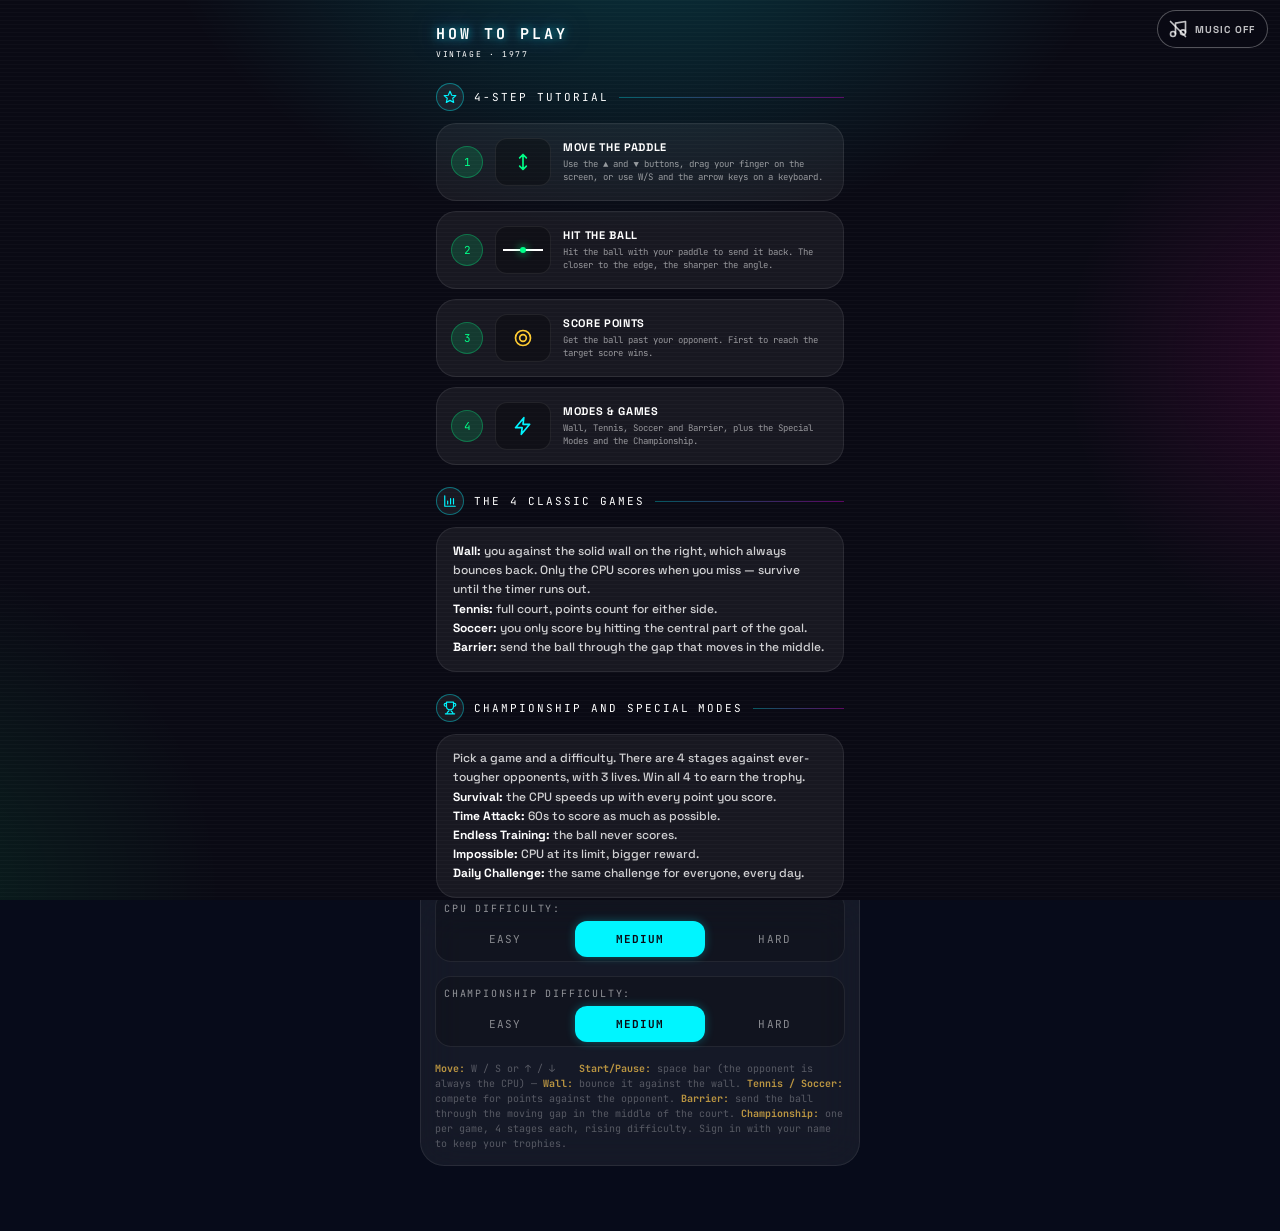
==== index.html @ 6697341f "Inglês e espanhol em todas as telas; idioma automático pelo aparelho Co-Authored-By: Claude Sonnet 5" ====
<!DOCTYPE html>
<html lang="pt-BR">
<head>
<meta charset="UTF-8">
<meta name="viewport" content="width=device-width, initial-scale=1, maximum-scale=1, user-scalable=no">
<title>Tele Game Vintage — 1977</title>

<link rel="manifest" href="manifest.json">
<meta name="theme-color" content="#1a1c2c">

<link rel="apple-touch-icon" href="icon-180.png">
<meta name="apple-mobile-web-app-capable" content="yes">
<meta name="apple-mobile-web-app-status-bar-style" content="black-translucent">
<meta name="apple-mobile-web-app-title" content="Tele Game Vintage">

<link rel="icon" type="image/png" href="icon-192.png">
<meta name="mobile-web-app-capable" content="yes">

<link rel="stylesheet" href="style.css">
</head>
<body class="ui-premium">
<button id="musicBtn" class="top-music off" aria-label="Música de fundo" aria-pressed="false"><svg class="lb-svg" viewBox="0 0 24 24" fill="none" stroke="currentColor" stroke-width="2" stroke-linecap="round" stroke-linejoin="round"><path d="M9 18V5l12-2v13"/><circle cx="6" cy="18" r="3"/><circle cx="18" cy="16" r="3"/><path class="tm-x" d="M3 3l18 18"/></svg><span class="tm-t">MÚSICA</span></button>


<div class="splash-screen" id="splashScreen">
  <div class="splash-title">TELE GAME</div>
  <div class="splash-sub">ARENA 3D</div>
</div>

<div class="achievement-toast" id="achievementToast">
  <span class="achievement-toast-icon" id="achievementToastIcon">🏆</span>
  <div>
    <div class="achievement-toast-title">Conquista desbloqueada!</div>
    <div class="achievement-toast-name" id="achievementToastName"></div>
  </div>
</div>

<div class="console">
  <div class="screw screw-tl"></div>
  <div class="screw screw-tr"></div>
  <div class="screw screw-bl"></div>
  <div class="screw screw-br"></div>

  <div class="wood-strip">
    <div class="brand-row">
      <span class="power-led" title="Ligado"></span>
      <div class="brand">TELE GAME</div>
    </div>
    <div class="brand-sub">VINTAGE · 1977</div>
  </div>

  <div class="console-body" id="consoleBody">

    <div class="main-menu" id="mainMenuOverlay">
     <div class="lb-wrap">
      <header class="lb-header">
        <div class="lb-brand">
          <div class="lb-brand-row"><span class="lb-tg">TG</span><h1 class="lb-title"><b>TELE GAME</b> <em>VINTAGE</em> <s>1977</s></h1></div>
          <div class="lb-tag"><span class="lb-tag-line"></span>LOBBY // FUTURE-RETRO</div>
        </div>
        <div class="menu-profile-info" id="menuProfileInfo" style="display:none;">
          <div class="lb-chip"><span class="lb-avatar" id="menuAvatar">W</span><span class="profile-name" id="menuProfileName"></span></div>
          <span class="trophy-case" id="menuTrophyCase"></span>
        </div>
      </header>

      <div class="menu-profile-login" id="menuProfileLogin">
        <input type="text" id="menuPlayerNameInput" placeholder="Seu nome de jogador" maxlength="20">
        <button class="champ-btn" id="menuLoginBtn">Entrar</button>
      </div>
      <div class="menu-login-hint" id="menuLoginHint">Digite seu nome acima pra entrar</div>

      <div class="main-menu-buttons" id="mainMenuButtons" style="display:none;">
        <section class="lb-sec">
          <div class="lb-sec-h"><i class="lb-secico s-orange"><svg class='lb-svg' viewBox='0 0 24 24' fill='none' stroke='currentColor' stroke-width='2' stroke-linecap='round' stroke-linejoin='round'><path d='M8.5 14.5A2.5 2.5 0 0012 12c0-1.4-.5-2-1-3-1.1-2.1-.2-4 2-6 .5 2.500 2 4.900 4 6.500s3 3.500 3 5.500a7 7 0 11-14 0c0-1.200.4-2.300 1-3 .3 1 .8 2 1.500 2.500z'/></svg></i><h2 data-lb="sec1">ENTRAR EM AÇÃO</h2><span class="lb-sec-line s-orange"></span></div>
          <button class="menu-btn lb-btn lb-hero" data-menu-action="jogar">
            <img src="img/lobby-hero.webp" alt="" loading="eager">
            <span class="lb-shade"></span>
            <span class="lb-hero-in"><span class="lb-play"><svg class='lb-svg' viewBox='0 0 24 24' fill='currentColor'><path d='M7 4l13 8-13 8z'/></svg></span>
              <span class="lb-hero-txt"><b class="lb-name">Jogar Agora</b><small class="lb-sub" data-lb="jogar"></small></span></span>
          </button>
          <button class="menu-btn lb-btn lb-champ" data-menu-action="campeonato">
            <span class="lb-champ-art"><img src="img/lobby-champ.webp" alt="" loading="lazy"></span>
            <span class="lb-champ-in"><span class="lb-trophy"><svg class='lb-svg' viewBox='0 0 24 24' fill='none' stroke='currentColor' stroke-width='2' stroke-linecap='round' stroke-linejoin='round'><path d='M6 9H4.500a2.500 2.500 0 010-5H6M18 9h1.500a2.500 2.500 0 000-5H18M4 22h16M10 14.700V17c0 .6-.5 1-1.200 1.200C7.800 18.600 7 20.200 7 22M14 14.700V17c0 .6.5 1 1.200 1.200 1 .4 1.800 2 1.800 3.800M18 2H6v7a6 6 0 0012 0z'/></svg></span>
              <span class="lb-champ-txt"><b class="lb-name">Campeonato</b><small class="lb-sub" data-lb="campeonato"></small>
                <span class="lb-prog"><span class="lb-bar"><i id="lbChampBar"></i></span><em id="lbChampPct">0/4</em></span></span></span>
          </button>
        </section>

        <section class="lb-sec">
          <div class="lb-sec-h"><i class="lb-secico s-blue"><svg class='lb-svg' viewBox='0 0 24 24' fill='none' stroke='currentColor' stroke-width='2' stroke-linecap='round' stroke-linejoin='round'><path d='M3 3v18h18'/><path d='M8 17v-5M13 17V8M18 17v-9'/></svg></i><h2 data-lb="sec2">SEU LEGADO</h2><span class="lb-sec-line s-blue"></span></div>
          <div class="lb-cards">
            <button class="menu-btn lb-btn lb-card c-cyan" data-menu-action="estatisticas"><span class="lb-ci"><svg class='lb-svg' viewBox='0 0 24 24' fill='none' stroke='currentColor' stroke-width='2' stroke-linecap='round' stroke-linejoin='round'><path d='M3 3v18h18'/><path d='M8 17v-5M13 17V8M18 17v-9'/></svg></span><b class="lb-name">Estatísticas</b><span class="lb-info"><strong id="lbStatsMain">0</strong><small id="lbStatsSub"></small></span></button>
            <button class="menu-btn lb-btn lb-card c-pink" data-menu-action="conquistas"><span class="lb-ci"><svg class='lb-svg' viewBox='0 0 24 24' fill='none' stroke='currentColor' stroke-width='2' stroke-linecap='round' stroke-linejoin='round'><path d='M12 2l3 7 7 .6-5.300 4.600 1.600 7L12 17.800 5.700 21.200l1.600-7L2 9.600 9 9z'/></svg></span><b class="lb-name">Conquistas</b><span class="lb-info"><small id="lbAchSub">0/0</small><span class="lb-bar"><i id="lbAchBar"></i></span></span></button>
            <button class="menu-btn lb-btn lb-card c-violet" data-menu-action="ranking"><span class="lb-ci"><svg class='lb-svg' viewBox='0 0 24 24' fill='none' stroke='currentColor' stroke-width='2' stroke-linecap='round' stroke-linejoin='round'><path d='M2 8l5 4 5-8 5 8 5-4-2 11H4z'/></svg></span><b class="lb-name">Ranking</b><span class="lb-info"><strong id="lbRankMain">—</strong><small id="lbRankSub"></small></span></button>
          </div>
        </section>

        <section class="lb-sec">
          <div class="lb-sec-h"><i class="lb-secico s-gray"><svg class='lb-svg' viewBox='0 0 24 24' fill='none' stroke='currentColor' stroke-width='2' stroke-linecap='round' stroke-linejoin='round'><path d='M4 6h10M18 6h2M4 12h2M10 12h10M4 18h12M20 18h0'/><circle cx='16' cy='6' r='2'/><circle cx='8' cy='12' r='2'/><circle cx='18' cy='18' r='2'/></svg></i><h2 data-lb="sec3">LOJA &amp; SISTEMA</h2><span class="lb-sec-line s-gray"></span></div>
          <div class="lb-list">
            <button class="menu-btn lb-btn lb-row" data-menu-action="loja"><span class="lb-ri"><svg class='lb-svg' viewBox='0 0 24 24' fill='none' stroke='currentColor' stroke-width='2' stroke-linecap='round' stroke-linejoin='round'><circle cx='9' cy='21' r='1'/><circle cx='20' cy='21' r='1'/><path d='M1 1h4l2.700 13.400a2 2 0 002 1.600h9.700a2 2 0 002-1.600L23 6H6'/></svg></span><span class="lb-rt"><b class="lb-name">Loja</b><em class="lb-new">NOVO</em><small class="lb-sub" data-lb="loja"></small></span><span class="lb-go"><svg class='lb-svg' viewBox='0 0 24 24' fill='none' stroke='currentColor' stroke-width='2' stroke-linecap='round' stroke-linejoin='round'><path d='M9 6l6 6-6 6'/></svg></span></button>
            <button class="menu-btn lb-btn lb-row" data-menu-action="configuracoes"><span class="lb-ri"><svg class='lb-svg' viewBox='0 0 24 24' fill='none' stroke='currentColor' stroke-width='2' stroke-linecap='round' stroke-linejoin='round'><path d='M4 6h10M18 6h2M4 12h2M10 12h10M4 18h12M20 18h0'/><circle cx='16' cy='6' r='2'/><circle cx='8' cy='12' r='2'/><circle cx='18' cy='18' r='2'/></svg></span><span class="lb-rt"><b class="lb-name">Configurações</b><small class="lb-sub" data-lb="configuracoes"></small></span><span class="lb-go"><svg class='lb-svg' viewBox='0 0 24 24' fill='none' stroke='currentColor' stroke-width='2' stroke-linecap='round' stroke-linejoin='round'><path d='M9 6l6 6-6 6'/></svg></span></button>
            <button class="menu-btn lb-btn lb-row" data-menu-action="ajuda"><span class="lb-ri"><svg class='lb-svg' viewBox='0 0 24 24' fill='none' stroke='currentColor' stroke-width='2' stroke-linecap='round' stroke-linejoin='round'><circle cx='12' cy='12' r='10'/><path d='M9.100 9a3 3 0 015.800 1c0 2-3 3-3 3M12 17h.01'/></svg></span><span class="lb-rt"><b class="lb-name">Como Jogar</b><small class="lb-sub" data-lb="ajuda"></small></span><span class="lb-go"><svg class='lb-svg' viewBox='0 0 24 24' fill='none' stroke='currentColor' stroke-width='2' stroke-linecap='round' stroke-linejoin='round'><path d='M9 6l6 6-6 6'/></svg></span></button>
            <button class="menu-btn lb-btn lb-row" data-menu-action="creditos"><span class="lb-ri"><svg class='lb-svg' viewBox='0 0 24 24' fill='none' stroke='currentColor' stroke-width='2' stroke-linecap='round' stroke-linejoin='round'><circle cx='12' cy='12' r='10'/><path d='M12 16v-4M12 8h.01'/></svg></span><span class="lb-rt"><b class="lb-name">Créditos</b><small class="lb-sub" data-lb="creditos"></small></span><span class="lb-go"><svg class='lb-svg' viewBox='0 0 24 24' fill='none' stroke='currentColor' stroke-width='2' stroke-linecap='round' stroke-linejoin='round'><path d='M9 6l6 6-6 6'/></svg></span></button>
          </div>
        </section>
      </div>

      <footer class="lb-foot"><span>1977 → 2026</span><span class="lb-dot"></span><span>CRIADO POR WANDER POMARES</span></footer>
     </div>
    </div>

    <div class="overlay" id="overlay">
      <canvas class="fireworks-canvas" id="fireworksCanvas"></canvas>
      <div class="overlay-box">
        <div class="overlay-trophy" id="overlayTrophy" style="display:none;">🏆</div>
        <div class="lx-chip" id="overlayChip" style="display:none;"></div>
        <div class="overlay-title" id="overlayTitle"></div>
        <div class="overlay-msg" id="overlayMsg"></div>
        <div class="overlay-actions" id="overlayActions"></div>
      </div>
    </div>

    <div class="screen-frame scanline-overlay">
      <canvas id="game" width="400" height="300"></canvas>
      <div class="screen-glass"></div>
    </div>

    <div class="touch-controls">
      <div class="quick-start-row">
        <div class="score-panel" id="score">00 : 00</div>
        <span class="timer-panel" id="timerDisplay" style="display:none;">00:00</span>
        <button class="start-btn" id="menuBtn" aria-label="Menu">MENU</button>
        <button class="start-btn" id="soundBtn" aria-label="Som">SOM</button>
        <button class="start-btn" id="startBtn">Iniciar</button>
      </div>
      <div class="pad-group">
        <button class="pad-btn" id="p1up">▲</button>
        <button class="pad-btn" id="p1down">▼</button>
      </div>
    </div>

    <div class="profile-row" id="profileRow">
      <div class="profile-login" id="profileLogin" style="display:none;">
        <input type="text" id="playerNameInput" placeholder="Seu nome de jogador" maxlength="20">
        <button class="champ-btn" id="loginBtn">Entrar</button>
      </div>
      <div class="profile-info" id="profileInfo" style="display:none;">
        <span class="profile-name" id="profileName"></span>
        <span class="trophy-case" id="trophyCase"></span>
        <span class="coin-display" id="coinDisplay"></span>
        <button class="champ-btn practice-btn" id="statsBtn" aria-label="Estatísticas" title="Estatísticas">📊 Estatísticas</button>
        <button class="champ-btn practice-btn" id="achievementsBtn" aria-label="Conquistas" title="Conquistas">🏆 Conquistas</button>
        <button class="champ-btn practice-btn" id="logoutBtn" aria-label="Trocar jogador" title="Trocar jogador">Trocar jogador</button>
      </div>
    </div>

    <div class="gameplay-controls" id="gamePlayControls" style="display:none;">
      <div class="champ-row">
        <button class="champ-btn practice-btn" id="practiceBtn">Praticar</button>
        <button class="champ-btn" id="champBtn">Campeonato</button>
        <button class="champ-btn practice-btn" id="specialModesBtn">🎮 Modos Especiais</button>
      </div>
      <div class="champ-panel" id="champPanel"></div>
      <div class="champ-panel" id="specialModePanel" style="display:none;"></div>

      <div class="target-row" id="difficultyRow">
        <span class="target-label">Dificuldade do campeonato:</span>
        <button class="target-btn" data-difficulty="facil">Fácil</button>
        <button class="target-btn active" data-difficulty="medio">Médio</button>
        <button class="target-btn" data-difficulty="dificil">Difícil</button>
      </div>

      <div class="target-row" id="practiceDifficultyRow">
        <span class="target-label">Dificuldade da CPU:</span>
        <button class="target-btn" data-practice-difficulty="facil">Fácil</button>
        <button class="target-btn active" data-practice-difficulty="medio">Médio</button>
        <button class="target-btn" data-practice-difficulty="dificil">Difícil</button>
      </div>

      <div class="target-row" id="targetRow">
        <span class="target-label">Jogar até:</span>
        <button class="target-btn" data-target="3">3</button>
        <button class="target-btn active" data-target="5">5</button>
        <button class="target-btn" data-target="7">7</button>
        <button class="target-btn" data-target="10">10</button>
        <button class="target-btn" data-target="0">Livre</button>
      </div>

      <div class="controls-row">
        <div class="game-select">
          <button class="dial-btn active" data-mode="paredao">Paredão<span class="mini-trophy" data-trophy="paredao">🧱</span></button>
          <button class="dial-btn" data-mode="tenis">Tênis<span class="mini-trophy" data-trophy="tenis">🎾</span></button>
          <button class="dial-btn" data-mode="futebol">Futebol<span class="mini-trophy" data-trophy="futebol">⚽</span></button>
          <button class="dial-btn" data-mode="barreira">Barreira<span class="mini-trophy" data-trophy="barreira">🚧</span></button>
        </div>
      </div>

      <div class="instructions">
        <b>Mover:</b> W / S ou ↑ / ↓ &nbsp;&nbsp; <b>Iniciar/Pausar:</b> barra de espaço &nbsp;&nbsp;
        (o adversário é sempre a CPU) — <b>Paredão:</b> rebata contra a parede.
        <b>Tênis / Futebol:</b> dispute pontos contra o adversário.
        <b>Barreira:</b> passe a bola pela abertura móvel no meio da quadra.
        <b>Campeonato:</b> um por jogo, 4 fases cada, dificuldade crescente. Entre com seu nome pra guardar os troféus.
      </div>
    </div>

  </div>

  <div class="footer-label">CRIADO POR WANDER POMARES</div>
</div>

<script src="storage.js"></script>
<script src="i18n.js"></script>
<script src="i18n-dom.js"></script>
<script src="audio.js"></script>
<script src="ads.js"></script>
<script src="playservices.js"></script>
<script src="analytics.js"></script>
<script src="coins.js"></script>
<script src="shop.js"></script>
<script src="stats.js"></script>
<script src="achievements.js"></script>
<script src="ranking.js"></script>
<script src="records.js"></script>
<script src="levels.js"></script>
<script src="missions.js"></script>
<script src="lib/three.min.js"></script>
<script src="render3d.js"></script>
<script src="script.js"></script>

<script>
  // Registro do Service Worker (Etapa 13 — modo offline). Se falhar por
  // qualquer motivo (arquivo único local, navegador sem suporte completo, etc.),
  // o jogo continua funcionando normalmente, só sem cache offline.
  try {
    if ('serviceWorker' in navigator && navigator.serviceWorker && typeof navigator.serviceWorker.register === 'function') {
      window.addEventListener('load', () => {
        navigator.serviceWorker.register('sw.js').catch(() => {
          // Sem problema: modo offline não disponível nesta forma de abrir o jogo.
        });
      });
    }
  } catch (e) {
    // Qualquer navegador/ambiente incomum: ignora e segue o jogo normalmente.
  }
</script>

</body>
</html>
---- style.css ----
:root {
    --wood-dark: #4a3324;
    --wood-mid: #6b4a30;
    --wood-light: #8a6440;
    --panel-black: #1a1a1a;
    --phosphor: #d8d4c8;
    --screen-bg: #0c0e0a;
    --amber: #e8a33d;
    --frame-color: #222222;
    --game-font: 'Segoe UI', Roboto, 'Helvetica Neue', Arial, system-ui, sans-serif;
    --game-letter-spacing: normal;
  }

  * { box-sizing: border-box; }

  html {
    touch-action: manipulation;
    overflow-x: hidden;
  }

  body {
    margin: 0;
    min-height: 100vh;
    display: flex;
    align-items: center;
    justify-content: center;
    background: #201812;
    background-image:
      radial-gradient(ellipse at top, #2b2119, #14100b 70%);
    font-family: var(--game-font, 'Courier New', monospace); letter-spacing: var(--game-letter-spacing, normal);
    color: var(--phosphor);
    padding: 20px;
    overflow-x: hidden;
  }

  .console {
    position: relative;
    width: min(760px, 96vw);
    background: linear-gradient(180deg, var(--panel-black), #0f0f0f);
    border-radius: 14px;
    padding: 22px 22px 16px;
    box-shadow:
      0 20px 60px rgba(0,0,0,0.6),
      inset 0 1px 0 rgba(255,255,255,0.04);
    border: 1px solid #333;
    overflow-x: hidden;
    user-select: none;
    -webkit-user-select: none;
    -webkit-touch-callout: none; /* evita o menu de "Copiar/Selecionar" do iOS ao segurar o dedo */
  }

  /* Campos de texto de verdade continuam selecionáveis normalmente, senão não dá pra editar o nome */
  .console input {
    user-select: text;
    -webkit-user-select: text;
    -webkit-touch-callout: default;
  }

  /* --- Fase 2, Parte 4: parafusos decorativos nos cantos do console --- */
  .screw {
    position: absolute;
    width: 9px;
    height: 9px;
    border-radius: 50%;
    background:
      radial-gradient(circle at 35% 30%, #8a8a8a, #3a3a3a 60%, #1a1a1a 100%);
    box-shadow: 0 1px 1px rgba(0,0,0,0.6), inset 0 0 1px rgba(255,255,255,0.3);
    z-index: 2;
  }
  .screw::after {
    content: "";
    position: absolute;
    top: 50%; left: 50%;
    width: 6px; height: 1.5px;
    background: rgba(0,0,0,0.55);
    transform: translate(-50%, -50%) rotate(-25deg);
  }
  .screw-tl { top: 8px; left: 8px; }
  .screw-tr { top: 8px; right: 8px; }
  .screw-bl { bottom: 8px; left: 8px; }
  .screw-br { bottom: 8px; right: 8px; }

  .wood-strip {
    position: relative;
    min-height: 54px;
    margin: -22px -22px 16px;
    background:
      linear-gradient(180deg, rgba(255,255,255,0.08), transparent 40%, rgba(0,0,0,0.15) 100%),
      repeating-linear-gradient(100deg,
        var(--wood-mid) 0px, var(--wood-light) 2px,
        var(--wood-mid) 5px, var(--wood-dark) 8px,
        var(--wood-mid) 10px, var(--wood-light) 13px);
    background-blend-mode: overlay, normal;
    border-radius: 14px 14px 0 0;
    border-bottom: 2px solid #000;
    box-shadow: inset 0 1px 0 rgba(255,255,255,0.15);
    display: flex;
    align-items: center;
    justify-content: space-between;
    flex-wrap: wrap;
    row-gap: 2px;
    padding: 8px 18px;
  }

  .power-led {
    width: 6px;
    height: 6px;
    border-radius: 50%;
    background: #4ade6a;
    box-shadow: 0 0 4px 1px rgba(74,222,106,0.8), 0 0 1px rgba(0,0,0,0.5);
    margin-right: 8px;
    display: inline-block;
    animation: ledFlicker 4s infinite ease-in-out;
  }
  @keyframes ledFlicker {
    0%, 92%, 100% { opacity: 1; }
    94% { opacity: 0.5; }
    96% { opacity: 1; }
  }

  .brand-row {
    display: flex;
    align-items: center;
  }

  .brand {
    font-family: Georgia, serif;
    font-weight: bold;
    letter-spacing: 2px;
    color: #f2e9d8;
    text-shadow: 0 1px 1px rgba(0,0,0,0.5);
    font-size: 24px;
  }

  .brand-sub {
    font-family: var(--game-font, 'Courier New', monospace); letter-spacing: var(--game-letter-spacing, normal);
    font-size: 12px;
    color: #f2e9d8cc;
    letter-spacing: 1px;
  }

  .screen-frame {
    position: relative;
    background: #050604;
    border-radius: 6px;
    padding: 10px;
    box-shadow: inset 0 0 30px rgba(0,0,0,0.9), inset 0 0 3px #000;
    border: 3px solid var(--frame-color);
    transition: border-color 0.3s ease;
  }

  canvas {
    display: block;
    width: 100%;
    aspect-ratio: 4 / 3;
    background: var(--screen-bg);
    border-radius: 2px;
    touch-action: none; /* impede rolar/dar zoom ao arrastar o dedo na tela do jogo */
  }

  /* Curvatura CRT aproximada: vinheta escurecendo os cantos, sem deformar o canvas de verdade */
  .screen-frame::before {
    content: "";
    position: absolute;
    top: 10px;
    right: 10px;
    bottom: 10px;
    left: 10px;
    pointer-events: none;
    border-radius: 8px;
    background: radial-gradient(ellipse at center, transparent 55%, rgba(0,0,0,0.35) 100%);
    z-index: 2;
  }

  .scanline-overlay {
    position: relative;
  }

  /* "Vidro" da tela: reflexo diagonal sutil, como luz batendo no vidro do CRT */
  .screen-glass {
    position: absolute;
    top: 10px;
    right: 10px;
    bottom: 10px;
    left: 10px;
    pointer-events: none;
    z-index: 3;
    border-radius: 8px;
    background: linear-gradient(115deg,
      rgba(255,255,255,0.06) 0%,
      rgba(255,255,255,0.02) 18%,
      transparent 32%,
      transparent 100%);
  }
  .scanline-overlay::after {
    content: "";
    position: absolute;
    top: 10px;
    right: 10px;
    bottom: 10px;
    left: 10px;
    pointer-events: none;
    background: repeating-linear-gradient(
      to bottom,
      rgba(0,0,0,0.15) 0px,
      rgba(0,0,0,0.15) 1px,
      transparent 1px,
      transparent 3px
    );
    border-radius: 2px;
    mix-blend-mode: multiply;
  }

  @keyframes scorePulse {
    0%   { transform: scale(1); }
    35%  { transform: scale(1.18); color: #fff2d0; }
    100% { transform: scale(1); }
  }
  .score-panel.pulse {
    animation: scorePulse 0.3s ease-out;
  }

  .controls-row {
    display: flex;
    align-items: center;
    justify-content: space-between;
    margin-top: 16px;
    gap: 14px;
    flex-wrap: wrap;
  }

  .game-select {
    display: flex;
    flex-wrap: wrap;
    justify-content: center;
    gap: 8px;
  }

  .dial-btn {
    font-family: var(--game-font, 'Courier New', monospace); letter-spacing: var(--game-letter-spacing, normal);
    font-size: 13px;
    letter-spacing: 1px;
    text-transform: uppercase;
    background: linear-gradient(180deg, #333, #1c1c1c);
    color: var(--phosphor);
    border: 1px solid #444;
    border-radius: 18px;
    padding: 7px 13px;
    cursor: pointer;
    transition: all 0.15s ease;
  }
  .dial-btn:hover { background: linear-gradient(180deg, #3d3d3d, #222); }
  .dial-btn.active {
    background: linear-gradient(180deg, var(--amber), #b97a20);
    color: #1a1200;
    border-color: var(--amber);
    box-shadow: 0 0 10px rgba(232,163,61,0.5);
  }

  .score-panel {
    font-size: 17px;
    color: var(--amber);
    letter-spacing: 1px;
    max-width: 100%;
    overflow-wrap: break-word;
  }

  .timer-panel {
    font-size: 13px;
    color: #cdc7b8;
    letter-spacing: 0.5px;
  }

  .instructions {
    margin-top: 14px;
    font-size: 14px;
    color: #cdc7b8;
    line-height: 1.6;
    letter-spacing: 0.5px;
  }
  .instructions b { color: var(--phosphor); }

  .start-btn {
    font-family: var(--game-font, 'Courier New', monospace); letter-spacing: var(--game-letter-spacing, normal);
    background: linear-gradient(180deg, #c94f3d, #8f2f22);
    color: #f5e9de;
    border: 1px solid #6b1f16;
    border-radius: 18px;
    padding: 7px 16px;
    font-size: 14px;
    letter-spacing: 1px;
    text-transform: uppercase;
    cursor: pointer;
  }
  .start-btn:hover { filter: brightness(1.1); }

  .footer-label {
    text-align: center;
    margin-top: 14px;
    font-size: 11px;
    color: #a89f8c;
    letter-spacing: 2px;
  }

  .touch-controls {
    display: none;
    width: 100%;
    margin-top: 14px;
    flex-wrap: nowrap;
    justify-content: space-between;
    align-items: center;
    gap: 8px;
  }

  .pad-group {
    flex: 0 1 auto;
    display: flex;
    flex-direction: column;
    gap: 8px;
    align-items: flex-end;
  }

  .pad-btn {
    width: 120px;
    padding: 14px 0;
    font-size: 22px;
    background: linear-gradient(180deg, #333, #1c1c1c);
    color: var(--phosphor);
    border: 1px solid #444;
    border-radius: 10px;
    user-select: none;
    -webkit-user-select: none;
    touch-action: none;
  }
  .pad-btn:active {
    background: linear-gradient(180deg, var(--amber), #b97a20);
    color: #1a1200;
  }

  @media (pointer: coarse) {
    .touch-controls { display: flex; }
    .instructions { display: none; }
  }

  .quick-start-row {
    display: flex;
    flex-direction: column;
    justify-content: center;
    align-items: flex-start;
    gap: 10px;
    flex: 1 1 auto;
    min-width: 0;
  }

  .champ-row {
    display: flex;
    align-items: center;
    justify-content: flex-start;
    gap: 10px;
    margin-top: 10px;
    flex-wrap: wrap;
  }

  .champ-btn {
    font-family: var(--game-font, 'Courier New', monospace); letter-spacing: var(--game-letter-spacing, normal);
    background: linear-gradient(180deg, #555, #2a2a2a);
    color: var(--phosphor);
    border: 1px solid #444;
    border-radius: 18px;
    padding: 7px 14px;
    font-size: 14px;
    letter-spacing: 1px;
    text-transform: uppercase;
    cursor: pointer;
  }
  .champ-btn:hover { filter: brightness(1.15); }
  .champ-btn.active {
    background: linear-gradient(180deg, var(--amber), #b97a20);
    color: #1a1200;
    border-color: var(--amber);
    box-shadow: 0 0 10px rgba(232,163,61,0.5);
  }
  .champ-btn:disabled {
    opacity: 0.6;
    cursor: default;
  }

  .practice-btn {
    background: linear-gradient(180deg, #555, #2a2a2a);
    border-color: #444;
  }
  .practice-btn.active {
    background: linear-gradient(180deg, var(--amber), #b97a20);
    color: #1a1200;
    border-color: var(--amber);
    box-shadow: 0 0 10px rgba(232,163,61,0.5);
  }

  @keyframes btnFlash {
    0%   { filter: brightness(1.9); transform: scale(1.06); }
    100% { filter: brightness(1); transform: scale(1); }
  }
  .champ-btn.flash {
    animation: btnFlash 0.35s ease-out;
  }

  .champ-panel {
    display: none;
    font-size: 14px;
    color: var(--amber);
    letter-spacing: 0.5px;
    background: #0000003d;
    border: 1px solid #333;
    border-radius: 8px;
    padding: 8px 12px;
    margin-top: 10px;
  }

  .overlay {
    position: fixed;
    top: 0;
    right: 0;
    bottom: 0;
    left: 0;
    background: rgba(5,6,4,0.94);
    display: none;
    flex-direction: column;
    align-items: center;
    justify-content: flex-start;
    padding-top: 8vh;
    border-radius: 0;
    z-index: 50;
    padding-left: 20px;
    padding-right: 20px;
    padding-bottom: 20px;
    overflow-y: auto;
    max-height: 100vh;
  }
  .fireworks-canvas {
    position: absolute;
    top: 0;
    right: 0;
    bottom: 0;
    left: 0;
    width: 100%;
    height: 100%;
    z-index: 0;
    pointer-events: none;
  }
  .overlay-box {
    position: relative;
    z-index: 1;
    text-align: center;
    max-width: 480px;
    width: 100%;
  }
  .overlay-trophy {
    font-size: 44px;
    margin-bottom: 6px;
    animation: trophyPop 0.5s ease-out;
  }
  @keyframes trophyPop {
    0%   { transform: scale(0) rotate(-15deg); opacity: 0; }
    60%  { transform: scale(1.25) rotate(8deg); opacity: 1; }
    100% { transform: scale(1) rotate(0deg); opacity: 1; }
  }
  .overlay-title {
    font-family: Georgia, serif;
    font-size: 32px;
    color: var(--amber);
    margin-bottom: 10px;
    letter-spacing: 1px;
  }
  .overlay-msg {
    font-size: 15px;
    color: var(--phosphor);
    line-height: 1.5;
    margin-bottom: 16px;
  }
  .overlay-actions {
    display: flex;
    gap: 10px;
    justify-content: center;
    flex-wrap: wrap;
  }
  .overlay-btn {
    font-family: var(--game-font, 'Courier New', monospace); letter-spacing: var(--game-letter-spacing, normal);
    background: linear-gradient(180deg, var(--amber), #b97a20);
    color: #1a1200;
    border: 1px solid var(--amber);
    border-radius: 18px;
    padding: 7px 14px;
    font-size: 14px;
    letter-spacing: 1px;
    text-transform: uppercase;
    cursor: pointer;
  }
  .overlay-btn.secondary {
    background: linear-gradient(180deg, #333, #1c1c1c);
    color: var(--phosphor);
    border-color: #444;
  }

  .profile-row {
    display: flex;
    align-items: center;
    justify-content: space-between;
    gap: 10px;
    margin-top: 20px;
    flex-wrap: wrap;
  }

  .profile-login {
    display: flex;
    gap: 8px;
    align-items: center;
    flex: 1;
    min-width: 220px;
  }

  .profile-login input {
    flex: 1;
    min-width: 140px;
    font-family: var(--game-font, 'Courier New', monospace); letter-spacing: var(--game-letter-spacing, normal);
    background: #111;
    color: var(--phosphor);
    border: 1px solid #444;
    border-radius: 20px;
    padding: 10px 16px;
    font-size: 14px;
    outline: none;
  }
  .profile-login input:focus { border-color: var(--amber); }
  .profile-login input::placeholder { color: #cfcabd; }

  .profile-info {
    display: flex;
    align-items: center;
    gap: 12px;
    flex-wrap: wrap;
  }

  .profile-name {
    font-size: 16px;
    color: var(--amber);
    letter-spacing: 1px;
  }

  .trophy-case {
    display: flex;
    gap: 5px;
  }

  .trophy-icon {
    font-size: 28px;
    opacity: 0.65;
    filter: grayscale(0.35) brightness(1.1);
  }
  .trophy-icon.won {
    opacity: 1;
    filter: none;
    text-shadow: 0 0 6px rgba(232,163,61,0.7);
  }

  .mini-trophy {
    margin-left: 5px;
    font-size: 11px;
    opacity: 0.65;
    filter: grayscale(0.35) brightness(1.1);
  }
  .mini-trophy.won {
    opacity: 1;
    filter: none;
  }

  .target-row {
    display: flex;
    align-items: center;
    gap: 6px;
    margin-top: 10px;
    flex-wrap: wrap;
  }
  .target-label {
    font-size: 14px;
    color: #cdc7b8;
    letter-spacing: 0.5px;
    margin-right: 2px;
  }
  .target-btn {
    font-family: var(--game-font, 'Courier New', monospace); letter-spacing: var(--game-letter-spacing, normal);
    background: linear-gradient(180deg, #333, #1c1c1c);
    color: var(--phosphor);
    border: 1px solid #444;
    border-radius: 14px;
    padding: 5px 11px;
    font-size: 13px;
    cursor: pointer;
  }
  .target-btn.active {
    background: linear-gradient(180deg, var(--amber), #b97a20);
    color: #1a1200;
    border-color: var(--amber);
  }

/* Retrato/paisagem: em telas baixas (celular deitado), aperta os espaçamentos
   pra tudo continuar cabendo sem precisar rolar demais */
@media (orientation: landscape) and (max-height: 500px) {
  body { padding: 8px; align-items: flex-start; }
  .console { padding: 12px 12px 10px; }
  .wood-strip { margin: -12px -12px 10px; height: 26px; }
  .champ-row, .profile-row, .target-row, .controls-row { margin-top: 6px; }
  .instructions { display: none; }
  .footer-label { margin-top: 6px; }
}

/* --- Fase 2: toast de conquista desbloqueada --- */
.achievement-toast {
  position: fixed;
  top: -100px;
  visibility: hidden;
  left: 50%;
  transform: translateX(-50%);
  display: flex;
  align-items: center;
  gap: 12px;
  background: linear-gradient(180deg, #2a2115, #1a1410);
  border: 1px solid var(--amber);
  box-shadow: 0 8px 24px rgba(0,0,0,0.5), 0 0 16px rgba(232,163,61,0.35);
  border-radius: 12px;
  padding: 12px 18px;
  z-index: 1000;
  transition: top 0.45s cubic-bezier(0.34, 1.56, 0.64, 1);
  max-width: 90vw;
}
.achievement-toast.show {
  top: 16px;
  visibility: visible;
}
.achievement-toast-icon {
  font-size: 40px;
  flex-shrink: 0;
}
.achievement-toast-title {
  font-size: 11px;
  letter-spacing: 1px;
  text-transform: uppercase;
  color: #cdc7b8;
}
.achievement-toast-name {
  font-size: 17px;
  color: var(--amber);
  font-weight: bold;
}

/* --- Fase 2: overlays de estatísticas/conquistas (reaproveitam o overlay base) --- */
.stats-grid {
  display: grid;
  grid-template-columns: 1fr;
  gap: 8px;
  text-align: left;
  margin-bottom: 12px;
  font-size: 15px;
}
.stats-grid div b { color: var(--amber); }

.achievements-list {
  text-align: left;
  max-height: 340px;
  overflow-y: auto;
  margin-bottom: 12px;
}
.achievement-row {
  display: flex;
  align-items: center;
  gap: 10px;
  padding: 8px 4px;
  border-bottom: 1px solid #2a2a2a;
  opacity: 0.4;
  filter: grayscale(1);
}
.achievement-row.unlocked {
  opacity: 1;
  filter: none;
}
.achievement-row .icon { font-size: 26px; flex-shrink: 0; }
.achievement-row .info { text-align: left; }
.achievement-row .name { font-size: 16px; color: var(--phosphor); }
.achievement-row .desc { font-size: 13px; color: #c9c4b6; line-height: 1.4; }

/* --- Fase 2, Parte 2: Menu Principal --- */
.console-body {
  position: relative; /* faz o menu (position:absolute) cobrir TODA essa área, não só o canvas */
}

.main-menu {
  position: absolute;
  top: 0;
  right: 0;
  bottom: 0;
  left: 0;
  z-index: 4; /* fica abaixo do overlay de vitória/stats (z-index 5), acima do jogo */
  display: flex;
  flex-direction: column;
  align-items: center;
  justify-content: flex-start;
  padding-top: 6%;
  gap: 12px;
  background: radial-gradient(ellipse at center, #171f17 0%, #060806 100%);
  border-radius: 8px;
  padding-left: 20px;
  padding-right: 20px;
  padding-bottom: 20px;
  opacity: 1;
  overflow-y: auto;
  transition: opacity 0.35s ease, transform 0.35s ease;
}
.main-menu.hidden {
  opacity: 0;
  transform: scale(0.97);
  pointer-events: none;
}

.main-menu-buttons {
  display: flex;
  flex-direction: column;
  gap: 6px;
  width: 100%;
  max-width: 300px;
}
.menu-btn {
  font-family: var(--game-font, 'Courier New', monospace); letter-spacing: var(--game-letter-spacing, normal);
  font-size: 14px;
  letter-spacing: 0.5px;
  background: linear-gradient(180deg, #2a2a2a, #161616);
  color: var(--phosphor);
  border: 1px solid #3d3d3d;
  border-radius: 8px;
  padding: 8px 12px;
  text-align: left;
  cursor: pointer;
  transition: transform 0.15s ease, background 0.15s ease, border-color 0.15s ease;
}
.menu-btn:hover,
.menu-btn:active {
  background: linear-gradient(180deg, var(--amber), #b97a20);
  color: #1a1200;
  border-color: var(--amber);
  transform: translateX(3px);
}

/* --- Transição suave ao trocar de tela dentro do console --- */
.gameplay-controls {
  animation: fadeSlideIn 0.3s ease;
}
@keyframes fadeSlideIn {
  0%   { opacity: 0; transform: translateY(6px); }
  100% { opacity: 1; transform: translateY(0); }
}

/* --- Ranking --- */
.ranking-my-position {
  font-size: 15px;
  color: var(--amber);
  margin-bottom: 10px;
  padding-bottom: 8px;
  border-bottom: 1px solid #333;
}
.ranking-list {
  text-align: left;
  max-height: 340px;
  overflow-y: auto;
  margin-bottom: 12px;
  font-size: 15px;
}
.ranking-row {
  display: flex;
  align-items: center;
  gap: 10px;
  padding: 6px 4px;
  border-bottom: 1px solid #2a2a2a;
}
.ranking-row .rank {
  width: 26px;
  flex-shrink: 0;
  color: var(--amber);
  font-weight: bold;
}
.ranking-row .rname {
  flex: 1;
  color: var(--phosphor);
  white-space: nowrap;
  overflow: hidden;
  text-overflow: ellipsis;
}
.ranking-row .rscore {
  color: var(--amber);
  font-weight: bold;
  flex-shrink: 0;
}
.ranking-row .rmode {
  font-size: 12px;
  color: #cdc7b8;
  flex-shrink: 0;
  width: 64px;
  text-align: right;
  white-space: nowrap;
  overflow: hidden;
  text-overflow: ellipsis;
}
.ranking-empty {
  font-size: 14px;
  color: #cdc7b8;
  text-align: center;
  padding: 20px 0;
}

/* --- Configurações / Créditos (texto simples dentro do overlay) --- */
.settings-body, .credits-body {
  text-align: left;
  font-size: 15px;
  line-height: 1.7;
  color: var(--phosphor);
}
.settings-body div { margin-bottom: 8px; }
.settings-body b, .credits-body b { color: var(--amber); }

/* --- Fase 2, Parte 3: Moedas e Loja --- */
.coin-display {
  font-size: 15px;
  color: var(--amber);
  font-weight: bold;
  letter-spacing: 0.5px;
}

.shop-tabs {
  display: flex;
  flex-wrap: wrap;
  gap: 6px;
  margin-bottom: 14px;
  justify-content: center;
}
.shop-tab {
  font-family: var(--game-font, 'Courier New', monospace); letter-spacing: var(--game-letter-spacing, normal);
  font-size: 13px;
  background: linear-gradient(180deg, #333, #1c1c1c);
  color: var(--phosphor);
  border: 1px solid #444;
  border-radius: 12px;
  padding: 5px 10px;
  cursor: pointer;
}
.shop-tab.active {
  background: linear-gradient(180deg, var(--amber), #b97a20);
  color: #1a1200;
  border-color: var(--amber);
}

.shop-items {
  display: flex;
  flex-direction: column;
  gap: 8px;
  max-height: 320px;
  overflow-y: auto;
  margin-bottom: 12px;
}
.shop-item {
  display: flex;
  align-items: center;
  gap: 10px;
  padding: 8px 10px;
  border: 1px solid #2a2a2a;
  border-radius: 8px;
  background: #00000030;
}
.shop-item.equipped {
  border-color: var(--amber);
  background: rgba(232,163,61,0.08);
}
.shop-item-swatch {
  width: 18px;
  height: 18px;
  border-radius: 50%;
  flex-shrink: 0;
  border: 1px solid rgba(255,255,255,0.3);
}
.shop-item-name {
  flex: 1;
  font-size: 15px;
  color: var(--phosphor);
  text-align: left;
}
.shop-status.equipped {
  font-size: 12px;
  color: var(--amber);
  letter-spacing: 0.5px;
  text-transform: uppercase;
  flex-shrink: 0;
}
.shop-action {
  flex-shrink: 0;
  padding: 6px 10px;
  font-size: 13px;
}

/* --- Fase 2, Parte 4: reflexo/relevo sutil nos botões (efeito "físico") --- */
.start-btn, .champ-btn, .menu-btn, .dial-btn, .target-btn, .pad-btn, .shop-tab, .overlay-btn {
  box-shadow: inset 0 1px 0 rgba(255,255,255,0.18), inset 0 -3px 5px rgba(0,0,0,0.25);
}

/* --- Fase 2, Parte 6: Splash Screen (Etapa 13) --- */
.splash-screen {
  position: fixed;
  top: 0;
  right: 0;
  bottom: 0;
  left: 0;
  z-index: 1000;
  display: flex;
  flex-direction: column;
  align-items: center;
  justify-content: center;
  background: radial-gradient(ellipse at center, #201812 0%, #0c0a08 100%);
  transition: opacity 0.5s ease;
}
.splash-screen.hidden {
  opacity: 0;
  pointer-events: none;
}
.splash-title {
  font-family: Georgia, serif;
  font-weight: bold;
  font-size: 30px;
  line-height: 1.2;
  text-align: center;
  color: var(--phosphor);
  text-shadow: 0 0 16px rgba(200,230,192,0.6);
  letter-spacing: 1px;
  animation: splashPulse 1.4s ease-in-out infinite;
}
.splash-sub {
  margin-top: 10px;
  font-size: 13px;
  letter-spacing: 4px;
  color: var(--amber);
}
@keyframes splashPulse {
  0%, 100% { opacity: 0.85; }
  50% { opacity: 1; }
}

/* --- Fase 2, Parte 7: Nível/XP e Missões --- */
.level-block {
  margin-bottom: 14px;
  text-align: left;
}
.level-label {
  font-size: 14px;
  color: var(--phosphor);
  margin-bottom: 4px;
}
.level-label b { color: var(--amber); }
.level-bar {
  height: 8px;
  border-radius: 4px;
  background: #1c1c1c;
  border: 1px solid #333;
  overflow: hidden;
}
.level-bar-fill {
  height: 100%;
  background: linear-gradient(90deg, var(--amber), #f2c96b);
  transition: width 0.4s ease;
}

.missions-title {
  font-size: 16px;
  color: var(--amber);
  text-align: left;
  margin: 14px 0 8px;
  letter-spacing: 0.5px;
}
.missions-list {
  text-align: left;
  margin-bottom: 12px;
}
.mission-row {
  display: flex;
  align-items: center;
  gap: 10px;
  padding: 7px 4px;
  border-bottom: 1px solid #2a2a2a;
  opacity: 0.75;
}
.mission-row.done {
  opacity: 1;
}
.mission-row .icon { font-size: 22px; flex-shrink: 0; }
.mission-row .info { text-align: left; flex: 1; }
.mission-row .name { font-size: 15px; color: var(--phosphor); }
.mission-row .progress { font-size: 12px; color: #cdc7b8; }
.mission-row.done .progress { color: var(--amber); }

/* --- Manual (Como Jogar) --- */
.help-body {
  text-align: left;
  max-height: 320px;
  overflow-y: auto;
  font-size: 14px;
  line-height: 1.55;
  color: var(--phosphor);
}
.help-section {
  margin-bottom: 12px;
  padding-bottom: 10px;
  border-bottom: 1px solid #2a2a2a;
}
.help-section:last-child { border-bottom: none; margin-bottom: 0; }
.help-title {
  font-size: 16px;
  color: var(--amber);
  font-weight: bold;
  margin-bottom: 4px;
  letter-spacing: 0.5px;
}
.help-body b { color: var(--amber); }

/* --- Login/perfil dentro do próprio menu principal --- */
.menu-profile-login {
  display: flex;
  gap: 8px;
  align-items: center;
  width: 100%;
  max-width: 260px;
  margin-bottom: 6px;
}
.menu-profile-login input {
  flex: 1;
  min-width: 0;
  font-family: var(--game-font, 'Courier New', monospace);
  letter-spacing: var(--game-letter-spacing, normal);
  background: #111;
  color: var(--phosphor);
  border: 1px solid #444;
  border-radius: 20px;
  padding: 10px 16px;
  font-size: 14px;
  outline: none;
}
.menu-profile-login input:focus { border-color: var(--amber); }
.menu-profile-login input::placeholder { color: #cfcabd; }

.menu-profile-info {
  display: flex;
  align-items: center;
  justify-content: center;
  gap: 8px;
  flex-wrap: wrap;
  margin-bottom: 6px;
}

/* --- "77" como marca d'água na tela do menu --- */
.menu-watermark {
  position: absolute;
  top: 50%;
  left: 50%;
  transform: translate(-50%, -50%);
  font-family: Georgia, serif;
  font-weight: bold;
  font-size: min(45vw, 220px);
  color: var(--amber);
  opacity: 0.07;
  line-height: 1;
  pointer-events: none;
  z-index: 0;
  user-select: none;
  white-space: nowrap;
}
.menu-profile-login, .menu-profile-info, .main-menu-buttons {
  position: relative;
  z-index: 1;
}

.menu-login-hint {
  font-size: 13px;
  color: #cdc7b8;
  letter-spacing: 0.5px;
  margin-bottom: 10px;
  text-align: center;
  position: relative;
  z-index: 1;
}

/* --- Telas estreitas: setas mais compactas, pra nunca precisar de rolagem extra --- */
@media (max-width: 400px) {
  .pad-btn {
    width: 96px;
    padding: 10px 0;
    font-size: 19px;
  }
  .quick-start-row { gap: 6px; }
  .touch-controls { gap: 6px; margin-top: 10px; }
  .score-panel { font-size: 14px; }
  .start-btn { padding: 6px 12px; font-size: 13px; }
}

/* --- Loja: assistir anúncio por moedas --- */
.shop-ad-row {
  display: flex;
  align-items: center;
  justify-content: space-between;
  gap: 10px;
  background: rgba(232,163,61,0.08);
  border: 1px solid rgba(232,163,61,0.3);
  border-radius: 10px;
  padding: 10px 12px;
  margin-bottom: 12px;
  font-size: 14px;
  color: var(--phosphor);
}
.shop-ad-row.disabled {
  opacity: 0.55;
  border-color: #444;
  background: rgba(255,255,255,0.03);
}
.shop-ad-row .shop-action {
  white-space: nowrap;
  font-size: 13px;
}

@font-face { font-family: 'Press Start 2P'; src: url('fonts/pressstart.woff2') format('woff2'); font-display: swap; }
@font-face { font-family: 'VT323'; src: url('fonts/vt323.woff2') format('woff2'); font-display: swap; }

/* ===== TEMA PIXEL (opcional, body.ui-pixel) ===== */
/* =====================================================================
   TEMA PIXEL ART (v3) — visual de TODA a interface em estilo 16 bits.
   A área do jogo (canvas + moldura da tela CRT) NÃO é alterada.
   Fontes: Press Start 2P e VT323 (licença OFL, arquivos em /fonts).
   ===================================================================== */
body.ui-pixel {
  --o: #0b0d1a;          /* contorno */
  --px-ink: #1a1c2c;
  --px-navy: #29366f;
  --px-blue: #3b5dc9;
  --px-sky: #41a6f6;
  --px-cyan: #73eff7;
  --px-white: #f4f4f4;
  --px-gray: #94b0c2;
  --px-slate: #566c86;
  --px-dark: #333c57;
  --px-green: #38b764;
  --px-lime: #a7f070;
  --px-yellow: #ffcd75;
  --px-orange: #ef7d57;
  --px-red: #b13e53;
  --px-purple: #5d275d;
  --amber: #ffcd75;
  --phosphor: #f4f4f4;
  --px-title: 'Press Start 2P', 'Courier New', monospace;
  --game-font: 'VT323', 'Courier New', monospace;
  --panel-border: #0b0d1a;
}
body.ui-pixel { image-rendering: pixelated; }
body.ui-pixel {
  background-color: #1a1c2c;
  background-image:
    conic-gradient(#20233a 25%, transparent 0 50%, #20233a 0 75%, transparent 0);
  background-size: 16px 16px;
  color: var(--px-white);
  font-size: 20px;
}
/* chão de pixel (grama + terra) no rodapé da página */
body.ui-pixel::before {
  content: "";
  position: fixed; left: 0; right: 0; bottom: 0; height: 40px;
  z-index: -1; pointer-events: none;
  background:
    linear-gradient(#a7f070 0 8px, #38b764 8px 16px, transparent 16px),
    repeating-linear-gradient(90deg, #5d275d 0 16px, #4a1f4a 16px 32px);
  box-shadow: 0 -4px 0 0 var(--o);
}
/* ---------- Console ---------- */
body.ui-pixel .console {
  border: 0;
  border-radius: 0;
  background: var(--px-navy);
  box-shadow:
    0 -4px 0 0 var(--o), 0 4px 0 0 var(--o), -4px 0 0 0 var(--o), 4px 0 0 0 var(--o),
    10px 10px 0 0 rgba(0,0,0,0.45),
    inset 0 0 0 4px var(--px-blue),
    inset 0 0 0 8px var(--o);
  margin: 4px;
}
body.ui-pixel .screw {
  width: 8px; height: 8px; border-radius: 0;
  background: var(--px-yellow);
  box-shadow: 0 0 0 2px var(--o), inset -2px -2px 0 0 var(--px-orange);
  animation: pxBlink 1.6s steps(2) infinite;
}
body.ui-pixel .screw::after { display: none; }
body.ui-pixel .screw-tr { background: var(--px-lime); box-shadow: 0 0 0 2px var(--o), inset -2px -2px 0 0 var(--px-green); animation-delay: .4s; }
body.ui-pixel .screw-bl { background: var(--px-cyan); box-shadow: 0 0 0 2px var(--o), inset -2px -2px 0 0 var(--px-sky); animation-delay: .8s; }
body.ui-pixel .screw-br { background: var(--px-orange); box-shadow: 0 0 0 2px var(--o), inset -2px -2px 0 0 var(--px-red); animation-delay: 1.2s; }
@keyframes pxBlink { 0%, 60% { opacity: 1; } 61%, 100% { opacity: .35; } }
/* ---------- Cabeçalho ---------- */
body.ui-pixel .wood-strip {
  border-radius: 0;
  background:
    repeating-linear-gradient(90deg, var(--px-red) 0 16px, #c24a5f 16px 32px);
  border-bottom: 4px solid var(--o);
  box-shadow: inset 0 4px 0 0 rgba(255,255,255,0.25), inset 0 -4px 0 0 rgba(0,0,0,0.25);
}
body.ui-pixel .brand {
  font-family: var(--px-title);
  font-style: normal;
  font-weight: normal;
  font-size: 13px;
  letter-spacing: 0;
  line-height: 1.5;
  color: var(--px-white);
  text-shadow: 3px 3px 0 var(--o);
}
body.ui-pixel .brand-sub {
  font-family: var(--game-font);
  font-size: 18px;
  letter-spacing: 1px;
  color: var(--px-yellow);
  background: var(--o);
  border-radius: 0;
  border: 0;
  padding: 0 8px;
  text-shadow: none;
}
body.ui-pixel .power-led {
  width: 8px; height: 8px; border-radius: 0;
  background: var(--px-lime);
  box-shadow: 0 0 0 2px var(--o);
  animation: pxBlink 1.6s steps(2) infinite;
}
/* ---------- Botões pixel (blocos com contorno e "degrau") ---------- */
body.ui-pixel .start-btn,
body.ui-pixel .champ-btn,
body.ui-pixel .menu-btn,
body.ui-pixel .dial-btn,
body.ui-pixel .target-btn,
body.ui-pixel .pad-btn,
body.ui-pixel .shop-tab,
body.ui-pixel .overlay-btn,
body.ui-pixel .shop-action {
  --b: var(--px-sky);
  --fg: var(--o);
  font-family: var(--px-title);
  font-weight: normal;
  font-size: 10px;
  letter-spacing: 0;
  line-height: 1.4;
  text-transform: uppercase;
  background: var(--b);
  color: var(--fg);
  border: 0;
  border-radius: 0;
  text-shadow: none;
  margin: 4px;
  box-shadow:
    0 -4px 0 0 var(--o), -4px 0 0 0 var(--o), 4px 0 0 0 var(--o),
    0 8px 0 0 var(--o),
    inset 4px 4px 0 0 rgba(255,255,255,0.45),
    inset -4px -4px 0 0 rgba(0,0,0,0.28);
  transition: none;
  -webkit-tap-highlight-color: transparent;
}
body.ui-pixel .start-btn:hover,
body.ui-pixel .champ-btn:hover,
body.ui-pixel .menu-btn:hover,
body.ui-pixel .dial-btn:hover,
body.ui-pixel .target-btn:hover,
body.ui-pixel .shop-tab:hover,
body.ui-pixel .overlay-btn:hover,
body.ui-pixel .shop-action:hover { filter: brightness(1.1); }
body.ui-pixel .start-btn:active,
body.ui-pixel .champ-btn:active,
body.ui-pixel .menu-btn:active,
body.ui-pixel .dial-btn:active,
body.ui-pixel .target-btn:active,
body.ui-pixel .pad-btn:active,
body.ui-pixel .shop-tab:active,
body.ui-pixel .overlay-btn:active,
body.ui-pixel .shop-action:active {
  transform: translateY(4px);
  box-shadow:
    0 -4px 0 0 var(--o), -4px 0 0 0 var(--o), 4px 0 0 0 var(--o),
    0 4px 0 0 var(--o),
    inset 4px 4px 0 0 rgba(0,0,0,0.25),
    inset -4px -4px 0 0 rgba(255,255,255,0.15);
}
body.ui-pixel .champ-btn:disabled,
body.ui-pixel .shop-action:disabled { opacity: .55; filter: grayscale(.6); }
body.ui-pixel .champ-btn:disabled:active,
body.ui-pixel .shop-action:disabled:active { transform: none; }
body.ui-pixel .start-btn { --b: var(--px-orange); padding: 10px 14px; }
body.ui-pixel #menuBtn,
body.ui-pixel #soundBtn {
  --b: var(--px-purple); --fg: var(--px-white);
  background: var(--px-purple) !important;
  border: 0 !important;
}
body.ui-pixel .champ-btn,
body.ui-pixel .practice-btn { --b: var(--px-sky); padding: 9px 12px; }
body.ui-pixel .champ-btn.active,
body.ui-pixel .practice-btn.active,
body.ui-pixel .dial-btn.active,
body.ui-pixel .target-btn.active,
body.ui-pixel .shop-tab.active {
  --b: var(--px-lime); --fg: var(--o);
  background: var(--px-lime);
  border: 0; color: var(--o);
}
body.ui-pixel .dial-btn,
body.ui-pixel .target-btn,
body.ui-pixel .shop-tab {
  --b: var(--px-dark); --fg: var(--px-white);
  font-size: 9px;
  padding: 8px 10px;
}
/* menu principal: botões largos, cada um de uma cor */
body.ui-pixel .main-menu-buttons { gap: 14px; }
body.ui-pixel .menu-btn {
  font-size: 11px;
  text-align: left;
  padding: 12px 14px;
  width: calc(100% - 8px);
}
body.ui-pixel .menu-btn:hover { transform: none; background: var(--b); color: var(--fg); border: 0; }
body.ui-pixel .main-menu-buttons .menu-btn:nth-child(1) { --b: var(--px-lime); }
body.ui-pixel .main-menu-buttons .menu-btn:nth-child(2) { --b: var(--px-yellow); }
body.ui-pixel .main-menu-buttons .menu-btn:nth-child(3) { --b: var(--px-cyan); }
body.ui-pixel .main-menu-buttons .menu-btn:nth-child(4) { --b: var(--px-orange); }
body.ui-pixel .main-menu-buttons .menu-btn:nth-child(5) { --b: var(--px-sky); }
body.ui-pixel .main-menu-buttons .menu-btn:nth-child(6) { --b: var(--px-yellow); }
body.ui-pixel .main-menu-buttons .menu-btn:nth-child(7) { --b: var(--px-gray); }
body.ui-pixel .main-menu-buttons .menu-btn:nth-child(8) { --b: var(--px-lime); }
body.ui-pixel .main-menu-buttons .menu-btn:nth-child(9) { --b: var(--px-orange); }
/* direcionais */
body.ui-pixel .pad-btn {
  --b: var(--px-cyan);
  font-size: 22px;
  padding: 14px 0;
  width: 112px;
  margin: 4px 4px 8px;
}
body.ui-pixel .pad-btn:active { background: var(--px-lime); color: var(--o); }
/* ---------- Textos e painéis ---------- */
body.ui-pixel .score-panel {
  font-family: var(--game-font);
  font-size: 28px;
  line-height: 1;
  color: var(--px-lime);
  background: var(--o);
  border: 0; border-radius: 0;
  padding: 6px 10px;
  box-shadow: 0 0 0 4px var(--px-dark);
  text-shadow: 2px 2px 0 var(--px-green);
  font-variant-numeric: tabular-nums;
}
body.ui-pixel .timer-panel { font-size: 20px; color: var(--px-yellow); text-shadow: 2px 2px 0 var(--o); }
body.ui-pixel .instructions { font-size: 19px; line-height: 1.3; color: var(--px-gray); letter-spacing: 0; }
body.ui-pixel .instructions b { color: var(--px-yellow); }
body.ui-pixel .footer-label { font-size: 16px; color: var(--px-gray); letter-spacing: 1px; }
body.ui-pixel .champ-panel,
body.ui-pixel .ranking-my-position {
  background: var(--o);
  border: 0; border-radius: 0;
  box-shadow: 0 0 0 4px var(--px-dark);
  color: var(--px-yellow);
  font-size: 19px;
}
body.ui-pixel .profile-name,
body.ui-pixel .menu-profile-info .profile-name { font-family: var(--px-title); font-size: 11px; color: var(--px-yellow); text-shadow: 2px 2px 0 var(--o); font-weight: normal; }
body.ui-pixel .coin-display { font-size: 22px; color: var(--px-yellow); text-shadow: 2px 2px 0 var(--o); font-weight: normal; }
body.ui-pixel .target-label,
body.ui-pixel .menu-login-hint { font-size: 19px; color: var(--px-gray); }
/* ---------- Menu principal ---------- */
body.ui-pixel .main-menu {
  border-radius: 0;
  background:
    conic-gradient(#222a5c 25%, transparent 0 50%, #222a5c 0 75%, transparent 0),
    var(--px-ink);
  background-size: 16px 16px, auto;
  box-shadow: inset 0 0 0 4px var(--o);
}
body.ui-pixel .menu-watermark { font-family: var(--px-title); color: var(--px-yellow); opacity: .12; -webkit-text-fill-color: currentColor; filter: none; }
body.ui-pixel .profile-login input,
body.ui-pixel .menu-profile-login input {
  font-family: var(--game-font);
  font-size: 22px;
  background: var(--o);
  color: var(--px-white);
  border: 0;
  border-radius: 0;
  padding: 8px 12px;
  margin: 4px;
  box-shadow: 0 0 0 4px var(--px-slate);
}
body.ui-pixel .profile-login input:focus,
body.ui-pixel .menu-profile-login input:focus { outline: none; box-shadow: 0 0 0 4px var(--px-yellow); }
body.ui-pixel .profile-login input::placeholder,
body.ui-pixel .menu-profile-login input::placeholder { color: var(--px-slate); }
/* ---------- Telas (overlay) ---------- */
body.ui-pixel .overlay {
  background:
    conic-gradient(#222a5c 25%, transparent 0 50%, #222a5c 0 75%, transparent 0),
    rgba(26,28,44,0.97);
  background-size: 16px 16px, auto;
  -webkit-backdrop-filter: none; backdrop-filter: none;
}
body.ui-pixel .overlay-box {
  background: var(--px-navy);
  border: 0; border-radius: 0;
  padding: 18px 16px 16px;
  margin: 4px;
  width: calc(100% - 8px);
  box-shadow:
    0 -4px 0 0 var(--o), 0 4px 0 0 var(--o), -4px 0 0 0 var(--o), 4px 0 0 0 var(--o),
    8px 8px 0 0 rgba(0,0,0,.45),
    inset 0 0 0 4px var(--px-blue);
}
body.ui-pixel .overlay-title {
  font-family: var(--px-title);
  font-style: normal; font-weight: normal;
  font-size: 16px; line-height: 1.5;
  color: var(--px-yellow);
  background: none; -webkit-text-fill-color: currentColor;
  filter: none;
  text-shadow: 3px 3px 0 var(--px-red), 3px 3px 0 var(--o);
  letter-spacing: 0;
}
body.ui-pixel .overlay-msg { font-size: 21px; line-height: 1.25; color: var(--px-white); }
body.ui-pixel .overlay-actions { gap: 14px; }
body.ui-pixel .overlay-btn { --b: var(--px-yellow); padding: 10px 14px; }
body.ui-pixel .overlay-btn.secondary { --b: var(--px-dark); --fg: var(--px-white); background: var(--px-dark); color: var(--px-white); border: 0; }
body.ui-pixel .stats-grid,
body.ui-pixel .stats-grid div { font-size: 20px; }
body.ui-pixel .stats-grid div,
body.ui-pixel .ranking-row,
body.ui-pixel .achievement-row,
body.ui-pixel .mission-row,
body.ui-pixel .help-section { border-color: var(--px-dark); }
body.ui-pixel .stats-grid div b,
body.ui-pixel .settings-body b,
body.ui-pixel .credits-body b,
body.ui-pixel .help-body b,
body.ui-pixel .level-label b { color: var(--px-yellow); }
body.ui-pixel .settings-body,
body.ui-pixel .credits-body,
body.ui-pixel .help-body { font-size: 20px; line-height: 1.25; }
body.ui-pixel .help-title { font-family: var(--px-title); font-size: 11px; color: var(--px-lime); line-height: 1.5; }
body.ui-pixel .achievement-row { background: var(--o); border: 0; border-radius: 0; margin-bottom: 8px; box-shadow: 0 0 0 3px var(--px-dark); }
body.ui-pixel .achievement-row.unlocked { background: #0f2a1a; box-shadow: 0 0 0 3px var(--px-green); }
body.ui-pixel .achievement-row .name,
body.ui-pixel .mission-row .name { font-size: 21px; color: var(--px-white); font-weight: normal; }
body.ui-pixel .achievement-row .desc,
body.ui-pixel .mission-row .progress { font-size: 18px; color: var(--px-gray); }
body.ui-pixel .mission-row { background: var(--o); border: 0; border-radius: 0; margin-bottom: 8px; box-shadow: 0 0 0 3px var(--px-dark); }
body.ui-pixel .mission-row.done { background: #0f2a1a; box-shadow: 0 0 0 3px var(--px-green); }
body.ui-pixel .mission-row.done .progress { color: var(--px-lime); }
body.ui-pixel .missions-title { font-family: var(--px-title); font-size: 11px; color: var(--px-yellow); }
body.ui-pixel .ranking-row { background: var(--o); border: 0; border-radius: 0; margin-bottom: 6px; font-size: 20px; box-shadow: 0 0 0 3px var(--px-dark); }
body.ui-pixel .ranking-row .rank { color: var(--px-yellow); }
body.ui-pixel .ranking-row .rscore { color: var(--px-cyan); }
body.ui-pixel .ranking-row .rmode { font-size: 17px; }
body.ui-pixel .level-label { font-size: 19px; }
body.ui-pixel .level-bar {
  background: var(--o);
  border: 0; border-radius: 0; overflow: hidden;
  box-shadow: 0 0 0 3px var(--px-slate);
}
body.ui-pixel .level-bar-fill {
  background:
    repeating-linear-gradient(90deg, transparent 0 6px, rgba(0,0,0,.35) 6px 8px),
    var(--px-lime);
  box-shadow: none;
}
/* ---------- Loja ---------- */
body.ui-pixel .shop-item { background: var(--o); border: 0; border-radius: 0; margin-bottom: 8px; box-shadow: 0 0 0 3px var(--px-dark); }
body.ui-pixel .shop-item.equipped { background: #0f2a1a; box-shadow: 0 0 0 3px var(--px-lime); }
body.ui-pixel .shop-item-swatch { border-radius: 0; border: 2px solid var(--px-white); }
body.ui-pixel .shop-item-name { font-size: 21px; color: var(--px-white); font-weight: normal; }
body.ui-pixel .shop-status.equipped { color: var(--px-lime); font-size: 19px; }
body.ui-pixel .shop-action { --b: var(--px-cyan); font-size: 9px; padding: 8px 10px; }
body.ui-pixel .shop-tabs { gap: 10px; }
body.ui-pixel .shop-ad-row { background: var(--o); border: 0; border-radius: 0; box-shadow: 0 0 0 3px var(--px-orange); font-size: 19px; color: var(--px-white); }
body.ui-pixel .shop-ad-row.disabled { box-shadow: 0 0 0 3px var(--px-dark); background: var(--o); }
body.ui-pixel .shop-ad-row .shop-action { --b: var(--px-yellow); }
/* ---------- Conquista (aviso no topo) ---------- */
body.ui-pixel .achievement-toast {
  background: var(--px-navy);
  border: 0; border-radius: 0;
  box-shadow: 0 -4px 0 0 var(--o), 0 4px 0 0 var(--o), -4px 0 0 0 var(--o), 4px 0 0 0 var(--o), inset 0 0 0 4px var(--px-yellow);
}
body.ui-pixel .achievement-toast-title { font-family: var(--px-title); font-size: 8px; color: var(--px-yellow); }
body.ui-pixel .achievement-toast-name { font-size: 20px; color: var(--px-white); }
/* ---------- Abertura ---------- */
body.ui-pixel .splash-screen {
  background:
    conic-gradient(#222a5c 25%, transparent 0 50%, #222a5c 0 75%, transparent 0),
    var(--px-ink);
  background-size: 16px 16px, auto;
}
body.ui-pixel .splash-title {
  font-family: var(--px-title);
  font-style: normal; font-weight: normal;
  font-size: 22px; line-height: 1.6;
  color: var(--px-yellow);
  background: none; -webkit-text-fill-color: currentColor; filter: none;
  text-shadow: 4px 4px 0 var(--px-red), 4px 4px 0 var(--o);
  animation: pxBlink 1.2s steps(2) infinite;
}
body.ui-pixel .splash-sub { font-family: var(--px-title); font-size: 10px; color: var(--px-cyan); text-shadow: 2px 2px 0 var(--o); letter-spacing: 0; }
@media (prefers-reduced-motion: reduce) {
body.ui-pixel .screw,
body.ui-pixel .power-led,
body.ui-pixel .splash-title { animation: none; }
}
/* ajuste: botão do anúncio premiado não pode estourar a caixa com a fonte pixel */
body.ui-pixel .shop-ad-row { flex-wrap: wrap; justify-content: center; text-align: center; }
body.ui-pixel .shop-ad-row .shop-action { white-space: normal; font-size: 8px; max-width: 100%; }
body.ui-pixel .screen-frame.gfx3d {
  padding: 6px; background: #05060f; border: 4px solid var(--o); border-radius: 0;
  box-shadow: 0 0 0 4px var(--px-slate), 0 0 24px rgba(65,166,246,.35);
}


/* ---------- Modo 3D: a cena WebGL cobre o canvas 2D (que fica invisível, só recebe o toque) ---------- */
#game3d { display: none; position: absolute; pointer-events: none; z-index: 1; background: #05060f; image-rendering: auto; }
.screen-frame.gfx3d #game { opacity: 0; }
.screen-frame.gfx3d::before, .screen-frame.gfx3d::after, .screen-frame.gfx3d .screen-glass { display: none; }


/* =====================================================================
   TEMA PREMIUM 3D (padrão, body.ui-premium)
   Interface moderna que combina com a arena 3D: vidro escuro, botões
   "gordinhos" com brilho e profundidade, ícones vetoriais, dourado + azul.
   ===================================================================== */
body.ui-premium {
  --gold: #ffc94d;
  --gold-2: #ff9f1c;
  --ice: #8fd3ff;
  --ink-1: #070b1a;
  --ink-2: #0c1330;
  --ink-3: #141f4a;
  --line: rgba(160,190,255,0.18);
  --amber: #ffc94d;
  --phosphor: #eef4ff;
  --txt: #dbe6ff;
  --txt-dim: #9fb3e6;
  background-color: var(--ink-1);
  background-image:
    radial-gradient(1100px 650px at 50% -8%, #22397f 0%, transparent 62%),
    radial-gradient(800px 600px at 105% 105%, #3a2166 0%, transparent 58%),
    radial-gradient(700px 500px at -10% 90%, #0d4a63 0%, transparent 60%);
  background-attachment: fixed;
  color: var(--txt);
  font-size: 15px;
}
body.ui-premium::before { display: none; }

/* ---------- Console ---------- */
body.ui-premium .console {
  border-radius: 28px;
  border: 1px solid var(--line);
  background:
    linear-gradient(180deg, rgba(255,255,255,0.07), rgba(255,255,255,0) 22%),
    linear-gradient(180deg, #16224f, #0a1130);
  background:
    linear-gradient(180deg, rgba(255,255,255,0.07), rgba(255,255,255,0) 22%),
    linear-gradient(180deg, color-mix(in srgb, var(--panel-black) 25%, #18265a), color-mix(in srgb, var(--panel-black) 25%, #090f2b));
  box-shadow:
    0 40px 90px rgba(0,0,0,0.7),
    0 0 0 1px rgba(0,0,0,0.65),
    0 0 60px rgba(70,120,255,0.18),
    inset 0 1px 0 rgba(255,255,255,0.16),
    inset 0 -30px 50px rgba(0,0,0,0.35);
}
body.ui-premium .screw {
  width: 7px; height: 7px;
  background: radial-gradient(circle at 35% 30%, #fff3c2, #d9a52b 55%, #7a5410 100%);
  box-shadow: 0 1px 2px rgba(0,0,0,.7);
  animation: none;
}
body.ui-premium .screw::after { display: none; }
body.ui-premium .screw-tr, body.ui-premium .screw-bl, body.ui-premium .screw-br {
  background: radial-gradient(circle at 35% 30%, #fff3c2, #d9a52b 55%, #7a5410 100%);
  box-shadow: 0 1px 2px rgba(0,0,0,.7);
}

/* ---------- Cabeçalho (logo) ---------- */
body.ui-premium .wood-strip {
  border-radius: 27px 27px 0 0;
  min-height: 58px;
  background:
    linear-gradient(180deg, rgba(255,255,255,0.14), rgba(255,255,255,0) 60%),
    linear-gradient(180deg, #2c4a9a, #1a2c66);
  background:
    linear-gradient(180deg, rgba(255,255,255,0.14), rgba(255,255,255,0) 60%),
    linear-gradient(180deg, color-mix(in srgb, var(--wood-mid) 38%, #2c4a9a), color-mix(in srgb, var(--wood-dark) 38%, #1a2c66));
  border-bottom: 0;
  box-shadow: inset 0 1px 0 rgba(255,255,255,0.35), inset 0 -3px 0 rgba(255,201,77,0.85), 0 6px 18px rgba(0,0,0,0.4);
}
body.ui-premium .brand {
  font-family: var(--game-font);
  font-style: italic;
  font-weight: 900;
  font-size: 22px;
  letter-spacing: 2px;
  background: linear-gradient(180deg, #fff6d6 0%, #ffd45c 45%, #ff9f1c 100%);
  -webkit-background-clip: text; background-clip: text;
  -webkit-text-fill-color: transparent;
  color: transparent;
  text-shadow: none;
  filter: drop-shadow(0 2px 0 rgba(60,30,0,.55)) drop-shadow(0 0 10px rgba(255,180,50,.35));
}
body.ui-premium .brand-sub {
  font-family: var(--game-font);
  font-size: 11px; font-weight: 800; letter-spacing: 3px;
  color: var(--ice);
  background: rgba(0,0,0,.28);
  border: 1px solid rgba(143,211,255,.35);
  border-radius: 99px;
  padding: 2px 10px;
}
body.ui-premium .power-led {
  width: 9px; height: 9px; border-radius: 50%;
  background: radial-gradient(circle at 35% 30%, #fff, #5dff9a 45%, #0b8a3d);
  box-shadow: 0 0 10px 3px rgba(93,255,154,.7);
}

/* ---------- Botões 3D ---------- */
body.ui-premium .start-btn,
body.ui-premium .champ-btn,
body.ui-premium .menu-btn,
body.ui-premium .pad-btn,
body.ui-premium .overlay-btn,
body.ui-premium .shop-action {
  --bt: #6ec1ff; --bb: #2a79ea; --be: #14459c; --fg: #ffffff; --dp: 5px;
  font-family: var(--game-font);
  font-weight: 800;
  font-size: 13px;
  letter-spacing: .8px;
  line-height: 1.2;
  text-transform: uppercase;
  color: var(--fg);
  background: linear-gradient(180deg, var(--bt), var(--bb));
  border: 0;
  border-radius: 14px;
  margin: 0 0 var(--dp);
  text-shadow: 0 1px 2px rgba(0,0,0,.4);
  box-shadow:
    0 var(--dp) 0 var(--be),
    0 calc(var(--dp) + 5px) 14px rgba(0,0,0,.45),
    inset 0 1.5px 0 rgba(255,255,255,.6),
    inset 0 -2px 0 rgba(0,0,0,.16);
  transition: transform .07s ease, box-shadow .07s ease, filter .15s ease;
  -webkit-tap-highlight-color: transparent;
}
body.ui-premium .start-btn:hover, body.ui-premium .champ-btn:hover, body.ui-premium .menu-btn:hover,
body.ui-premium .overlay-btn:hover, body.ui-premium .shop-action:hover { filter: brightness(1.08) saturate(1.08); transform: none; }
body.ui-premium .start-btn:active, body.ui-premium .champ-btn:active, body.ui-premium .menu-btn:active,
body.ui-premium .pad-btn:active, body.ui-premium .overlay-btn:active, body.ui-premium .shop-action:active {
  transform: translateY(calc(var(--dp) - 1px));
  box-shadow: 0 1px 0 var(--be), 0 3px 8px rgba(0,0,0,.4), inset 0 3px 8px rgba(0,0,0,.28);
  filter: brightness(1.04);
}
body.ui-premium .champ-btn:disabled, body.ui-premium .shop-action:disabled { opacity: .5; filter: grayscale(.5); }
body.ui-premium .champ-btn:disabled:active, body.ui-premium .shop-action:disabled:active { transform: none; box-shadow: 0 var(--dp) 0 var(--be); }

body.ui-premium .start-btn { --bt: #ffb255; --bb: #f06a1d; --be: #9c3a08; padding: 10px 20px; border-radius: 99px; }
body.ui-premium #menuBtn, body.ui-premium #soundBtn {
  --bt: #7f8fe8; --bb: #4a58c4; --be: #262f80;
  background: linear-gradient(180deg, var(--bt), var(--bb)) !important;
  border: 0 !important;
  padding: 9px 14px;
}
body.ui-premium .champ-btn, body.ui-premium .practice-btn {
  --bt: #7f8fe8; --bb: #4a58c4; --be: #262f80;
  padding: 9px 14px; border-radius: 99px; border: 0;
}
body.ui-premium .overlay-btn { --bt: #ffd45c; --bb: #f59e0b; --be: #a45f00; --fg: #3a2300; text-shadow: 0 1px 0 rgba(255,255,255,.4); padding: 10px 18px; border-radius: 99px; }
body.ui-premium .overlay-btn.secondary {
  --bt: #7f8fe8; --bb: #4a58c4; --be: #262f80; --fg: #fff; text-shadow: 0 1px 2px rgba(0,0,0,.4);
  background: linear-gradient(180deg, var(--bt), var(--bb)); border: 0; color: #fff;
}
body.ui-premium .shop-action { --dp: 4px; padding: 8px 14px; border-radius: 99px; --bt:#6ec1ff; --bb:#2a79ea; --be:#14459c; font-size: 12px; }

/* seletores (modo / dificuldade / metas / abas) = chips de vidro; selecionado = dourado */
body.ui-premium .dial-btn, body.ui-premium .target-btn, body.ui-premium .shop-tab {
  font-family: var(--game-font);
  font-weight: 800; font-size: 12px; letter-spacing: .6px; text-transform: uppercase;
  color: var(--txt);
  background: rgba(255,255,255,0.07);
  border: 1px solid rgba(160,190,255,0.28);
  border-radius: 99px;
  padding: 8px 14px;
  margin: 0;
  text-shadow: none;
  box-shadow: inset 0 1px 0 rgba(255,255,255,.12), 0 2px 0 rgba(0,0,0,.35);
  transition: transform .07s ease, background .15s ease;
}
body.ui-premium .dial-btn:hover, body.ui-premium .target-btn:hover, body.ui-premium .shop-tab:hover { background: rgba(255,255,255,0.13); filter: none; }
body.ui-premium .dial-btn:active, body.ui-premium .target-btn:active, body.ui-premium .shop-tab:active { transform: translateY(2px); box-shadow: inset 0 2px 6px rgba(0,0,0,.4); }
body.ui-premium .dial-btn.active, body.ui-premium .target-btn.active, body.ui-premium .shop-tab.active,
body.ui-premium .champ-btn.active, body.ui-premium .practice-btn.active {
  --bt: #ffe27a; --bb: #ffae1a; --be: #a45f00;
  color: #3a2300;
  background: linear-gradient(180deg, #ffe27a, #ffae1a);
  border: 0;
  text-shadow: 0 1px 0 rgba(255,255,255,.45);
  box-shadow: 0 3px 0 #a45f00, 0 6px 16px rgba(255,170,30,.45), inset 0 1.5px 0 rgba(255,255,255,.7);
}

/* ---------- Menu principal ---------- */
body.ui-premium .main-menu {
  border-radius: 20px;
  background:
    radial-gradient(ellipse at 50% 0%, rgba(80,130,255,0.25), transparent 60%),
    linear-gradient(180deg, #121c46, #080d26);
  box-shadow: inset 0 0 0 1px var(--line);
}
body.ui-premium .console-body.showcase .main-menu {
  background: linear-gradient(180deg, rgba(6,10,28,0) 0, rgba(6,10,28,0) 70px, rgba(7,12,36,.92) 215px, #070c24 250px, #070c24 100%);
}
body.ui-premium .menu-btn {
  --dp: 5px;
  display: flex; align-items: center; gap: 12px;
  text-align: left;
  font-size: 14px;
  padding: 11px 16px;
  width: 100%;
  border-radius: 16px;
}
body.ui-premium .menu-btn::before {
  content: ''; flex: 0 0 22px; width: 22px; height: 22px;
  background: currentColor;
  -webkit-mask: var(--ico) center / contain no-repeat; mask: var(--ico) center / contain no-repeat;
  filter: drop-shadow(0 1px 1px rgba(0,0,0,.35));
}
body.ui-premium .menu-btn:hover { background: linear-gradient(180deg, var(--bt), var(--bb)); color: var(--fg); transform: none; }
body.ui-premium .menu-watermark { display: none; }
body.ui-premium .menu-login-hint { color: var(--txt-dim); font-size: 14px; }

/* ---------- direcionais ▲▼ ---------- */
body.ui-premium .pad-btn {
  --bt: #7fd6ff; --bb: #3a7bf0; --be: #1a469f; --dp: 8px;
  font-size: 24px; padding: 14px 0; width: 120px; border-radius: 22px; margin: 0 0 var(--dp);
}
body.ui-premium .pad-btn:active { background: linear-gradient(180deg, #ffe27a, #ffae1a); color: #3a2300; }
body.ui-premium .pad-group { padding-bottom: 6px; }

/* ---------- Textos e painéis ---------- */
body.ui-premium .score-panel {
  font-family: var(--game-font);
  font-weight: 900; font-size: 20px; letter-spacing: 3px;
  color: #7dffb2;
  background: linear-gradient(180deg, #02060f, #07132a);
  border: 1px solid rgba(125,255,178,.35);
  border-radius: 12px;
  padding: 5px 14px;
  text-shadow: 0 0 10px rgba(125,255,178,.8);
  box-shadow: inset 0 2px 8px rgba(0,0,0,.7), 0 0 14px rgba(125,255,178,.15);
  font-variant-numeric: tabular-nums;
}
body.ui-premium .timer-panel { font-size: 14px; font-weight: 800; color: var(--gold); text-shadow: 0 1px 2px rgba(0,0,0,.6); }
body.ui-premium .instructions { font-size: 14px; color: var(--txt-dim); line-height: 1.55; letter-spacing: 0; }
body.ui-premium .instructions b { color: var(--gold); }
body.ui-premium .footer-label { font-size: 11px; color: var(--txt-dim); letter-spacing: 2px; }
body.ui-premium .champ-panel, body.ui-premium .ranking-my-position {
  background: rgba(255,255,255,.06);
  border: 1px solid var(--line);
  border-radius: 14px;
  color: var(--gold);
  font-size: 14px;
}
body.ui-premium .profile-name, body.ui-premium .menu-profile-info .profile-name { font-family: var(--game-font); font-size: 16px; font-weight: 900; color: var(--gold); text-shadow: 0 1px 2px rgba(0,0,0,.6); }
body.ui-premium .coin-display { font-size: 15px; font-weight: 800; color: var(--gold); text-shadow: 0 1px 2px rgba(0,0,0,.6); }
body.ui-premium .target-label { font-size: 14px; color: var(--txt-dim); }

body.ui-premium .profile-login input, body.ui-premium .menu-profile-login input {
  font-family: var(--game-font);
  font-size: 15px; font-weight: 600;
  color: #fff;
  background: rgba(0,0,0,.4);
  border: 1px solid rgba(160,190,255,.3);
  border-radius: 99px;
  padding: 11px 18px;
  box-shadow: inset 0 3px 8px rgba(0,0,0,.45);
}
body.ui-premium .profile-login input:focus, body.ui-premium .menu-profile-login input:focus {
  outline: none; border-color: var(--gold); box-shadow: inset 0 3px 8px rgba(0,0,0,.45), 0 0 0 3px rgba(255,201,77,.25);
}
body.ui-premium .profile-login input::placeholder, body.ui-premium .menu-profile-login input::placeholder { color: #7184b8; }

/* ---------- Moldura da arena 3D ---------- */
body.ui-premium .screen-frame.gfx3d {
  padding: 6px; background: #04070f;
  border: 1px solid rgba(160,190,255,.35); border-radius: 18px;
  box-shadow: 0 0 0 2px #0a1030, 0 0 0 3px rgba(94,231,255,.55), 0 0 26px rgba(94,231,255,.25), 0 12px 30px rgba(0,0,0,.6), inset 0 0 20px rgba(0,0,0,.8);
}
body.ui-premium #game3d { border-radius: 12px; }

/* ---------- Telas (overlay) ---------- */
body.ui-premium .overlay {
  background: radial-gradient(ellipse at 50% 0%, rgba(70,110,255,.35), transparent 60%), rgba(4,7,20,.9);
  -webkit-backdrop-filter: blur(8px); backdrop-filter: blur(8px);
}
body.ui-premium .overlay-box {
  background: linear-gradient(180deg, rgba(255,255,255,.11), rgba(255,255,255,.04));
  border: 1px solid var(--line);
  border-radius: 24px;
  padding: 20px 16px 16px;
  box-shadow: 0 30px 70px rgba(0,0,0,.6), inset 0 1px 0 rgba(255,255,255,.2);
}
body.ui-premium .overlay-title {
  font-family: var(--game-font); font-style: italic; font-weight: 900;
  font-size: 28px; letter-spacing: 1px;
  background: linear-gradient(180deg, #fff6d6, #ffd45c 50%, #ff9f1c);
  -webkit-background-clip: text; background-clip: text; -webkit-text-fill-color: transparent;
  text-shadow: none; filter: drop-shadow(0 2px 0 rgba(60,30,0,.5));
}
body.ui-premium .overlay-msg { font-size: 15px; line-height: 1.55; color: var(--txt); }
body.ui-premium .overlay-actions { gap: 10px; }
body.ui-premium .stats-grid div, body.ui-premium .ranking-row, body.ui-premium .help-section { border-color: var(--line); }
body.ui-premium .stats-grid div b, body.ui-premium .settings-body b, body.ui-premium .credits-body b,
body.ui-premium .help-body b, body.ui-premium .level-label b { color: var(--gold); }
body.ui-premium .help-title, body.ui-premium .missions-title { font-family: var(--game-font); font-weight: 900; color: var(--gold); font-size: 15px; letter-spacing: .5px; }
body.ui-premium .achievement-row, body.ui-premium .mission-row, body.ui-premium .ranking-row, body.ui-premium .shop-item {
  background: rgba(255,255,255,.06);
  border: 1px solid var(--line);
  border-radius: 14px;
  margin-bottom: 8px;
}
body.ui-premium .achievement-row.unlocked, body.ui-premium .mission-row.done {
  background: rgba(93,255,154,.1); border-color: rgba(93,255,154,.5); box-shadow: 0 0 14px rgba(93,255,154,.15);
}
body.ui-premium .achievement-row .name, body.ui-premium .mission-row .name, body.ui-premium .shop-item-name { font-weight: 700; color: #fff; font-size: 15px; }
body.ui-premium .achievement-row .desc, body.ui-premium .mission-row .progress { color: var(--txt-dim); font-size: 13px; }
body.ui-premium .mission-row.done .progress { color: #7dffb2; }
body.ui-premium .ranking-row .rank { color: var(--gold); }
body.ui-premium .ranking-row .rscore { color: var(--ice); }
body.ui-premium .level-label { font-size: 14px; }
body.ui-premium .level-bar { height: 12px; background: rgba(0,0,0,.45); border: 1px solid var(--line); border-radius: 99px; overflow: hidden; box-shadow: inset 0 2px 5px rgba(0,0,0,.6); }
body.ui-premium .level-bar-fill { background: linear-gradient(180deg, #ffe27a, #ff9f1c); box-shadow: 0 0 10px rgba(255,170,30,.7), inset 0 1px 0 rgba(255,255,255,.6); }

/* ---------- Loja ---------- */
body.ui-premium .shop-item.equipped { border-color: rgba(93,255,154,.7); background: rgba(93,255,154,.1); box-shadow: 0 0 14px rgba(93,255,154,.2); }
body.ui-premium .shop-item-swatch { border-radius: 50%; border: 2px solid rgba(255,255,255,.6); }
body.ui-premium .shop-status.equipped { color: #7dffb2; font-weight: 800; }
body.ui-premium .shop-ad-row { background: rgba(255,201,77,.1); border: 1px solid rgba(255,201,77,.5); border-radius: 16px; color: var(--txt); font-size: 14px; flex-wrap: wrap; justify-content: center; text-align: center; }
body.ui-premium .shop-ad-row.disabled { border-color: var(--line); background: rgba(255,255,255,.04); }
body.ui-premium .shop-ad-row .shop-action { white-space: normal; max-width: 100%; --bt:#ffe27a; --bb:#ffae1a; --be:#a45f00; --fg:#3a2300; text-shadow: 0 1px 0 rgba(255,255,255,.4); }

/* ---------- Aviso de conquista ---------- */
body.ui-premium .achievement-toast {
  background: linear-gradient(180deg, #1c2a63, #0e1740);
  border: 1px solid rgba(255,201,77,.7); border-radius: 18px;
  box-shadow: 0 0 24px rgba(255,201,77,.35), 0 14px 30px rgba(0,0,0,.55), inset 0 1px 0 rgba(255,255,255,.2);
}
body.ui-premium .achievement-toast-title { color: var(--gold); font-weight: 800; }
body.ui-premium .achievement-toast-name { color: #fff; }

/* ---------- Abertura ---------- */
body.ui-premium .splash-screen {
  background: radial-gradient(ellipse at 50% 30%, #22397f, transparent 65%), #070b1a;
}
body.ui-premium .splash-title {
  font-family: var(--game-font); font-style: italic; font-weight: 900; font-size: 34px; line-height: 1.15; letter-spacing: 2px;
  background: linear-gradient(180deg, #fff6d6, #ffd45c 50%, #ff9f1c);
  -webkit-background-clip: text; background-clip: text; -webkit-text-fill-color: transparent;
  filter: drop-shadow(0 3px 0 rgba(60,30,0,.55)) drop-shadow(0 0 18px rgba(255,170,30,.4));
}
body.ui-premium .splash-sub { font-family: var(--game-font); color: var(--ice); font-weight: 800; letter-spacing: 6px; }

/* ---------- Faixa de ponto/gol e contagem regressiva ---------- */
.fx-banner, .fx-count {
  position: absolute; left: 50%; top: 50%; z-index: 6; pointer-events: none;
  transform: translate(-50%, -50%) scale(.6);
  opacity: 0; font-family: var(--game-font); font-weight: 900; font-style: italic;
  text-transform: uppercase; white-space: nowrap;
}
.fx-banner { font-size: 44px; letter-spacing: 3px; color: #fff; text-shadow: 0 4px 0 rgba(0,0,0,.5), 0 0 24px currentColor; }
.fx-banner.good { color: #7dffb2; }
.fx-banner.bad { color: #ff7a8a; }
.fx-banner.show { animation: fxPop 1s ease-out forwards; }
@keyframes fxPop {
  0% { opacity: 0; transform: translate(-50%, -50%) scale(.4) rotate(-6deg); }
  18% { opacity: 1; transform: translate(-50%, -50%) scale(1.15) rotate(2deg); }
  30% { transform: translate(-50%, -50%) scale(1) rotate(0); }
  80% { opacity: 1; }
  100% { opacity: 0; transform: translate(-50%, -62%) scale(1.05); }
}
.fx-count { font-size: 96px; color: #ffe27a; text-shadow: 0 6px 0 rgba(120,60,0,.6), 0 0 30px rgba(255,170,30,.8); }
.fx-count.show { animation: fxCount .6s ease-out forwards; }
@keyframes fxCount {
  0% { opacity: 0; transform: translate(-50%, -50%) scale(1.8); }
  25% { opacity: 1; transform: translate(-50%, -50%) scale(1); }
  80% { opacity: 1; }
  100% { opacity: 0; transform: translate(-50%, -50%) scale(.7); }
}

/* ===== Premium: visual moderno, sem cara de console antigo ===== */
body.ui-premium .screw { display: none; }
body.ui-premium .console {
  border: 0; border-radius: 0; background: transparent; box-shadow: none;
  max-width: 460px; width: 100%; margin: 0 auto; min-height: 100vh; min-height: 100dvh;
  padding: 0 10px 8px; display: flex; flex-direction: column;
}
body.ui-premium .wood-strip {
  background: transparent; box-shadow: none; border-radius: 0; min-height: 0;
  padding: 14px 6px 8px; display: flex; flex-direction: column; align-items: center; gap: 4px;
}
body.ui-premium .brand {
  font-style: normal; font-weight: 900; font-size: 26px; letter-spacing: 6px;
  background: linear-gradient(90deg, #5ee7ff 0%, #8d7bff 50%, #ff5fd2 100%);
  -webkit-background-clip: text; background-clip: text; -webkit-text-fill-color: transparent;
  filter: drop-shadow(0 0 12px rgba(120,140,255,.55));
}
body.ui-premium .brand-sub {
  font-size: 10px; letter-spacing: 5px; color: #9fb4ff; background: transparent; border: 0; padding: 0;
}
body.ui-premium .power-led { background: #5ee7ff; box-shadow: 0 0 10px 3px rgba(94,231,255,.7); }
body.ui-premium .console-body { border-radius: 22px; }
body.ui-premium .footer-label {
  color: #7f8fc9; letter-spacing: 3px; font-size: 10px; text-align: center; padding: 10px 0 2px; opacity: .8;
}
body.ui-premium .console-body { border: 0; background: transparent; box-shadow: none; padding: 0; }
body.ui-premium .main-menu { box-shadow: inset 0 0 0 1px rgba(94,231,255,.25), 0 0 30px rgba(94,231,255,.12); }
body.ui-premium .console-body.showcase .screen-frame, body.ui-premium .console-body.showcase .score-panel { visibility: hidden; }
/* troféus: ícone vetorial no lugar de emoji */
body.ui-premium .trophy-icon, body.ui-premium .mini-trophy {
  font-size: 0; display: inline-block; width: 22px; height: 22px; vertical-align: middle;
  background: #46527f; opacity: .55; margin-left: 6px;
  -webkit-mask: url("data:image/svg+xml;utf8,<svg xmlns='http://www.w3.org/2000/svg' viewBox='0 0 24 24'><path d='M19 5h-2V3H7v2H5c-1.1 0-2 .9-2 2v1c0 2.55 1.92 4.63 4.39 4.94.63 1.5 1.98 2.63 3.61 2.96V19H7v2h10v-2h-4v-3.1c1.63-.33 2.98-1.46 3.61-2.96C19.08 12.63 21 10.55 21 8V7c0-1.1-.9-2-2-2zM5 8V7h2v3.82C5.84 10.4 5 9.3 5 8zm14 0c0 1.3-.84 2.4-2 2.82V7h2v1z'/></svg>") center/contain no-repeat;
          mask: url("data:image/svg+xml;utf8,<svg xmlns='http://www.w3.org/2000/svg' viewBox='0 0 24 24'><path d='M19 5h-2V3H7v2H5c-1.1 0-2 .9-2 2v1c0 2.55 1.92 4.63 4.39 4.94.63 1.5 1.98 2.63 3.61 2.96V19H7v2h10v-2h-4v-3.1c1.63-.33 2.98-1.46 3.61-2.96C19.08 12.63 21 10.55 21 8V7c0-1.1-.9-2-2-2zM5 8V7h2v3.82C5.84 10.4 5 9.3 5 8zm14 0c0 1.3-.84 2.4-2 2.82V7h2v1z'/></svg>") center/contain no-repeat;
}
body.ui-premium .trophy-icon.won, body.ui-premium .mini-trophy.won { background: linear-gradient(180deg,#ffe27a,#ffae1a); opacity: 1; filter: drop-shadow(0 0 6px rgba(255,190,50,.6)); }

/* ===== Loja ===== */
body.ui-premium .coin-dot { display:inline-block; width:16px; height:16px; border-radius:50%; vertical-align:middle; margin-right:5px;
  background: radial-gradient(circle at 35% 30%, #fff6c4, #ffc61a 55%, #b87400); box-shadow: 0 0 8px rgba(255,198,26,.6); }
body.ui-premium .coin-dot.big { width:26px; height:26px; margin:0 8px 0 0; }
body.ui-premium .shop-balance { display:flex; align-items:center; justify-content:center; gap:4px; padding:10px 16px; margin:0 auto 12px; width:max-content; max-width:100%;
  border-radius:99px; background:linear-gradient(180deg, rgba(255,198,26,.18), rgba(255,198,26,.05)); border:1px solid rgba(255,198,26,.5); }
body.ui-premium .shop-balance b { font-size:24px; color:#ffd45c; }
body.ui-premium .shop-balance small { color:var(--txt-dim); font-size:11px; letter-spacing:1px; margin-left:8px; text-transform:uppercase; }
body.ui-premium .shop-featured { position:relative; margin:0 0 14px; padding:12px; border-radius:20px;
  background: radial-gradient(circle at 20% 0%, rgba(166,107,255,.35), transparent 60%), linear-gradient(135deg,#1b1650,#0c1238); border:1px solid rgba(166,107,255,.6); box-shadow:0 0 24px rgba(140,100,255,.3); }
body.ui-premium .shop-featured-tag { position:absolute; top:-9px; left:16px; z-index:2; font-size:10px; font-weight:900; letter-spacing:2px; padding:3px 10px; border-radius:99px; color:#2b1500;
  background:linear-gradient(180deg,#ffe27a,#ffae1a); }
body.ui-premium .shop-featured .shop-card { background:transparent; border:0; box-shadow:none; flex-direction:row; align-items:center; gap:12px; padding:0; }
body.ui-premium .shop-featured .shop-preview { height:90px; flex:0 0 40%; }
body.ui-premium .shop-featured .shop-card-name { flex:1; text-align:left; font-size:16px; }
body.ui-premium .shop-featured .shop-rarity { display:none; }
body.ui-premium .shop-grid { display:grid; grid-template-columns:repeat(2, minmax(0,1fr)); gap:10px; margin:12px 0 14px; }
body.ui-premium .shop-card { position:relative; display:flex; flex-direction:column; align-items:center; gap:8px; padding:12px 8px 10px; border-radius:18px;
  background:linear-gradient(180deg, rgba(255,255,255,.08), rgba(255,255,255,.02)); border:1px solid var(--rc, rgba(160,190,255,.25)); transition:transform .15s; }
body.ui-premium .shop-card:active { transform:scale(.97); }
body.ui-premium .shop-card.r-raro { --rc:rgba(79,195,255,.6); }
body.ui-premium .shop-card.r-epico { --rc:rgba(166,107,255,.7); box-shadow:0 0 14px rgba(166,107,255,.25); }
body.ui-premium .shop-card.r-lendario { --rc:rgba(255,198,26,.85); box-shadow:0 0 18px rgba(255,198,26,.35); background:linear-gradient(180deg, rgba(255,198,26,.16), rgba(255,198,26,.03)); }
body.ui-premium .shop-card.equipped { border-color:rgba(93,255,154,.8); box-shadow:0 0 16px rgba(93,255,154,.3); }
body.ui-premium .shop-rarity { position:absolute; top:6px; left:8px; font-size:9px; font-weight:800; letter-spacing:1px; text-transform:uppercase; color:var(--rc, #8da2d8); }
body.ui-premium .shop-card.r-raro .shop-rarity { color:#6fd0ff; } body.ui-premium .shop-card.r-epico .shop-rarity { color:#c3a3ff; } body.ui-premium .shop-card.r-lendario .shop-rarity { color:#ffd45c; }
body.ui-premium .shop-preview { width:100%; height:84px; display:flex; align-items:center; justify-content:center; margin-top:8px; border-radius:12px; background:radial-gradient(circle at 50% 100%, rgba(120,150,255,.18), rgba(0,0,0,.25)); overflow:hidden; }
body.ui-premium .shop-card-name { font-weight:800; font-size:13px; color:#fff; text-align:center; }
body.ui-premium .shop-card .shop-action { width:100%; justify-content:center; }
body.ui-premium .shop-buy { --bt:#ffe27a; --bb:#ffae1a; --be:#a45f00; --fg:#3a2300; font-size:14px; }
body.ui-premium .shop-buy.poor { filter:grayscale(.55) brightness(.85); }
body.ui-premium .shop-card .shop-status { padding:9px 0; font-size:12px; letter-spacing:1px; }
body.ui-premium .sp-ball { width:54px; height:54px; border-radius:50%; background:radial-gradient(circle at 32% 28%, #fff, var(--c) 38%, color-mix(in srgb, var(--c) 45%, #000) 100%);
  box-shadow:0 0 22px color-mix(in srgb, var(--c) 70%, transparent), 0 14px 10px -8px rgba(0,0,0,.8); animation:spFloat 2.4s ease-in-out infinite; }
body.ui-premium .sp-paddle { width:16px; height:64px; border-radius:99px; background:linear-gradient(90deg, color-mix(in srgb, var(--c) 55%, #000), var(--c) 45%, #fff 55%, var(--c));
  box-shadow:0 0 16px color-mix(in srgb, var(--c) 60%, transparent); transform:rotate(14deg); animation:spFloat 2.4s ease-in-out infinite; }
body.ui-premium .sp-court { width:100%; height:100%; background:linear-gradient(180deg, rgba(0,0,0,.45), transparent 40%), repeating-linear-gradient(90deg, rgba(255,255,255,.14) 0 1px, transparent 1px 16px), var(--c); transform:perspective(160px) rotateX(38deg) scale(1.15); transform-origin:50% 100%; }
body.ui-premium .sp-frame { width:70%; height:56px; border-radius:10px; border:3px solid var(--c); box-shadow:0 0 14px var(--c), inset 0 0 12px color-mix(in srgb, var(--c) 50%, transparent); }
body.ui-premium .sp-pattern { width:100%; height:100%; background:#0b1a3a; }
body.ui-premium .sp-grade { background:repeating-linear-gradient(0deg,rgba(94,231,255,.45) 0 1px,transparent 1px 12px), repeating-linear-gradient(90deg,rgba(94,231,255,.45) 0 1px,transparent 1px 12px), #0b1a3a; }
body.ui-premium .sp-pontos { background:radial-gradient(circle, rgba(94,231,255,.7) 1.5px, transparent 2px) 0 0/12px 12px, #0b1a3a; }
body.ui-premium .sp-diagonais { background:repeating-linear-gradient(45deg,rgba(94,231,255,.35) 0 4px,transparent 4px 12px), #0b1a3a; }
body.ui-premium .sp-fx { position:relative; width:60px; height:60px; } body.ui-premium .sp-fx i { position:absolute; width:7px; height:7px; border-radius:50%; background:#ffd45c; box-shadow:0 0 8px #ffd45c; animation:spSpark 1.6s ease-out infinite; opacity:0; left:50%; top:50%; }
body.ui-premium .sp-fx i:nth-child(1){--x:-26px;--y:-22px;animation-delay:0s} body.ui-premium .sp-fx i:nth-child(2){--x:24px;--y:-26px;animation-delay:.3s}
body.ui-premium .sp-fx i:nth-child(3){--x:-20px;--y:22px;animation-delay:.6s} body.ui-premium .sp-fx i:nth-child(4){--x:28px;--y:18px;animation-delay:.9s} body.ui-premium .sp-fx i:nth-child(5){--x:0;--y:-30px;animation-delay:1.2s}
body.ui-premium .sp-fx-minimo i:nth-child(n+3) { display:none; }
body.ui-premium .sp-wave { display:flex; align-items:center; gap:4px; height:50px; } body.ui-premium .sp-wave i { width:6px; border-radius:3px; background:linear-gradient(180deg,#5ee7ff,#8d7bff); animation:spWave 1s ease-in-out infinite; }
body.ui-premium .sp-wave i:nth-child(1){height:20px} body.ui-premium .sp-wave i:nth-child(2){height:38px;animation-delay:.1s} body.ui-premium .sp-wave i:nth-child(3){height:48px;animation-delay:.2s} body.ui-premium .sp-wave i:nth-child(4){height:30px;animation-delay:.3s} body.ui-premium .sp-wave i:nth-child(5){height:42px;animation-delay:.4s} body.ui-premium .sp-wave i:nth-child(6){height:22px;animation-delay:.5s}
@keyframes spFloat { 0%,100%{transform:translateY(0) rotate(var(--r,0deg))} 50%{transform:translateY(-5px) rotate(var(--r,0deg))} }
body.ui-premium .sp-paddle { --r:14deg; }
@keyframes spSpark { 0%{opacity:0;transform:translate(-50%,-50%) scale(.4)} 30%{opacity:1} 100%{opacity:0;transform:translate(calc(-50% + var(--x)),calc(-50% + var(--y))) scale(1)} }
@keyframes spWave { 0%,100%{transform:scaleY(.55)} 50%{transform:scaleY(1)} }
@media (prefers-reduced-motion: reduce) { body.ui-premium .shop-preview * { animation:none !important; } }
body.ui-premium .shop-featured .shop-card { flex-wrap: wrap; }
body.ui-premium .shop-featured .shop-preview { flex: 0 0 38%; margin-top: 0; }
body.ui-premium .shop-featured .shop-card-name { flex: 1 1 0; min-width: 0; font-size: 18px; }
body.ui-premium .shop-featured .shop-action, body.ui-premium .shop-featured .shop-status { flex: 1 1 100%; width: 100%; max-width: 100%; margin: 0; }

/* ======================================================================
   LOBBY (2ª tela): layout próprio — cartão do jogador, cartões de modo,
   ações em blocos, controles segmentados e fundo "pôr do sol sintético".
   ====================================================================== */
body.ui-premium.in-lobby {
  background-color: #12071f;
  background-image:
    radial-gradient(900px 520px at 85% -5%, rgba(255,95,160,.38), transparent 60%),
    radial-gradient(800px 600px at -10% 105%, rgba(255,160,40,.30), transparent 62%),
    radial-gradient(700px 500px at 50% 50%, rgba(110,60,220,.22), transparent 70%);
  background-attachment: fixed;
}
body.ui-premium.in-lobby .console-body { }
body.ui-premium .profile-row, body.ui-premium .gameplay-controls {
  position: relative; border-radius: 22px; padding: 14px; margin-top: 12px;
  background:
    linear-gradient(135deg, rgba(255,255,255,.06), rgba(255,255,255,0) 40%),
    repeating-linear-gradient(60deg, rgba(255,255,255,.035) 0 1px, transparent 1px 22px),
    rgba(20,10,40,.72);
  border: 1px solid rgba(255,130,200,.28);
  box-shadow: 0 10px 30px rgba(0,0,0,.45), inset 0 1px 0 rgba(255,255,255,.08);
  backdrop-filter: blur(6px); -webkit-backdrop-filter: blur(6px);
}
/* Cartão do jogador */
body.ui-premium .profile-info { display: flex; flex-wrap: wrap; align-items: center; gap: 10px; }
body.ui-premium .profile-info .profile-name { order: 1; flex: 1 1 auto; min-width: 0; font-size: 18px; color: #fff; text-shadow: none; }
body.ui-premium .profile-info .coin-display { order: 2; padding: 6px 12px; border-radius: 99px; background: rgba(255,198,26,.14); border: 1px solid rgba(255,198,26,.55); }
body.ui-premium .profile-info .trophy-case { order: 5; flex: 1 1 100%; display: flex; gap: 8px; }
body.ui-premium .profile-info .champ-btn { order: 3; --dp: 0px; flex: 0 0 40px; width: 40px; height: 40px; padding: 0; font-size: 0; border-radius: 50%;
  background: rgba(255,255,255,.08); border: 1px solid rgba(255,255,255,.22); box-shadow: none; color: #fff; position: relative; text-shadow: none; }
body.ui-premium .profile-info .champ-btn::before { content: ''; position: absolute; inset: 9px; background: currentColor;
  -webkit-mask: var(--ico) center/contain no-repeat; mask: var(--ico) center/contain no-repeat; }
body.ui-premium .profile-info .champ-btn:active { transform: scale(.92); }
body.ui-premium #statsBtn { --ico: url("data:image/svg+xml;utf8,<svg xmlns='http://www.w3.org/2000/svg' viewBox='0 0 24 24'><path d='M5 9.2h3V19H5zM10.6 5h2.8v14h-2.8zm5.6 8H19v6h-2.8z'/></svg>"); color: #7ee7ff !important; }
body.ui-premium #achievementsBtn { --ico: url("data:image/svg+xml;utf8,<svg xmlns='http://www.w3.org/2000/svg' viewBox='0 0 24 24'><path d='M12 2l3 7 7 .6-5.3 4.6 1.6 7L12 17.800 5.700 21.200l1.600-7L2 9.600 9 9z'/></svg>"); color: #ffd45c !important; }
body.ui-premium #logoutBtn { --ico: url("data:image/svg+xml;utf8,<svg xmlns='http://www.w3.org/2000/svg' viewBox='0 0 24 24'><path d='M10 17l5-5-5-5v10zM19 3H5a2 2 0 00-2 2v4h2V5h14v14H5v-4H3v4a2 2 0 002 2h14a2 2 0 002-2V5a2 2 0 00-2-2z'/></svg>"); color: #ff9aa8 !important; }

/* Controles: modos primeiro */
body.ui-premium .gameplay-controls { display: flex; flex-direction: column; gap: 14px; }
body.ui-premium .gameplay-controls > * { margin: 0; }
body.ui-premium .controls-row { order: 1; } body.ui-premium .champ-row { order: 2; } body.ui-premium .champ-panel { order: 2; }
body.ui-premium #targetRow { order: 3; } body.ui-premium #practiceDifficultyRow { order: 4; } body.ui-premium #difficultyRow { order: 5; }
body.ui-premium .instructions { order: 9; font-size: 12px; opacity: .7; }

/* Cartões de modo (2x2) */
body.ui-premium .game-select { display: grid; grid-template-columns: 1fr 1fr; gap: 10px; width: 100%; }
body.ui-premium .gameplay-controls .dial-btn {
  position: relative; display: flex; align-items: flex-end; justify-content: flex-start; text-align: left;
  min-height: 88px; padding: 12px; border-radius: 18px; overflow: hidden; font-size: 16px; font-weight: 900; letter-spacing: .5px; text-transform: uppercase;
  color: #fff; border: 1px solid rgba(255,255,255,.18); box-shadow: 0 6px 16px rgba(0,0,0,.4); text-shadow: 0 2px 6px rgba(0,0,0,.6);
  background: var(--art), #1c1236;
}
body.ui-premium .gameplay-controls .dial-btn::after { content: ''; position: absolute; right: -6px; top: -4px; width: 62px; height: 62px; background: rgba(255,255,255,.28);
  -webkit-mask: var(--mi) center/contain no-repeat; mask: var(--mi) center/contain no-repeat; transform: rotate(-12deg); }
body.ui-premium .gameplay-controls .dial-btn .mini-trophy { position: absolute; right: 10px; bottom: 10px; margin: 0; width: 20px; height: 20px; }
body.ui-premium .gameplay-controls .dial-btn.active { border-color: #fff; box-shadow: 0 0 0 2px rgba(255,255,255,.9), 0 0 22px var(--glow), 0 8px 18px rgba(0,0,0,.5); transform: translateY(-2px); filter: none; }
body.ui-premium .gameplay-controls .dial-btn:not(.active) { filter: saturate(.55) brightness(.8); }
body.ui-premium .gameplay-controls .dial-btn[data-mode="paredao"] { --glow: rgba(255,140,60,.8); --art: linear-gradient(150deg,#ff8a3d,#b83a1a 70%);
  --mi: url("data:image/svg+xml;utf8,<svg xmlns='http://www.w3.org/2000/svg' viewBox='0 0 24 24'><path d='M2 4h9v4H2zM13 4h9v4h-9zM2 10h5v4H2zM9 10h6v4H9zM17 10h5v4h-5zM2 16h9v4H2zM13 16h9v4h-9z'/></svg>"); }
body.ui-premium .gameplay-controls .dial-btn[data-mode="tenis"] { --glow: rgba(170,255,70,.8); --art: linear-gradient(150deg,#9be83a,#1f7a3a 75%);
  --mi: url("data:image/svg+xml;utf8,<svg xmlns='http://www.w3.org/2000/svg' viewBox='0 0 24 24'><path fill-rule='evenodd' d='M12 2a10 10 0 100 20 10 10 0 000-20zm0 2c1.800 0 3.500.6 4.900 1.600C15.700 7.100 15 9.400 15 12s.7 4.900 1.900 6.400A7.950 7.950 0 0112 20c-1.800 0-3.500-.6-4.900-1.600C8.300 16.900 9 14.600 9 12s-.7-4.900-1.900-6.400A7.950 7.950 0 0112 4z'/></svg>"); }
body.ui-premium .gameplay-controls .dial-btn[data-mode="futebol"] { --glow: rgba(60,190,255,.8); --art: linear-gradient(150deg,#2fb4ff,#1448b8 75%);
  --mi: url("data:image/svg+xml;utf8,<svg xmlns='http://www.w3.org/2000/svg' viewBox='0 0 24 24'><path fill-rule='evenodd' d='M12 2a10 10 0 100 20 10 10 0 000-20zm0 6l3.800 2.800-1.400 4.500H9.600l-1.400-4.500z'/></svg>"); }
body.ui-premium .gameplay-controls .dial-btn[data-mode="barreira"] { --glow: rgba(255,210,40,.8); --art: repeating-linear-gradient(45deg,#ffcf1f 0 12px,#2a2a33 12px 24px);
  --mi: url("data:image/svg+xml;utf8,<svg xmlns='http://www.w3.org/2000/svg' viewBox='0 0 24 24'><path d='M2 5h20v5H2zM2 14h20v5H2zM5 10h2v4H5zM17 10h2v4h-2z'/></svg>"); }
body.ui-premium .gameplay-controls .dial-btn[data-mode="barreira"] { text-shadow: 0 0 6px #000, 0 2px 4px #000; }

/* Ações em blocos */
body.ui-premium .champ-row { display: grid; grid-template-columns: repeat(3, 1fr); gap: 8px; }
body.ui-premium .gameplay-controls .champ-row .champ-btn {
  --dp: 0px; display: flex; flex-direction: column; align-items: center; justify-content: center; gap: 6px; min-height: 74px; padding: 10px 4px; width: 100%;
  font-size: 11px; font-weight: 800; letter-spacing: .5px; text-transform: uppercase; text-align: center; white-space: normal; line-height: 1.15;
  border-radius: 16px; background: linear-gradient(180deg, color-mix(in srgb, var(--ac) 22%, transparent), rgba(255,255,255,.03));
  border: 1px solid color-mix(in srgb, var(--ac) 70%, transparent); color: #fff; box-shadow: inset 0 -3px 0 var(--ac); text-shadow: none;
}
body.ui-premium .gameplay-controls .champ-row .champ-btn::before { content: ''; width: 24px; height: 24px; background: var(--ac); -webkit-mask: var(--ico) center/contain no-repeat; mask: var(--ico) center/contain no-repeat; }
body.ui-premium .gameplay-controls .champ-row .champ-btn:active { transform: scale(.95); }
body.ui-premium #practiceBtn { --ac: #5ee7ff; --ico: url("data:image/svg+xml;utf8,<svg xmlns='http://www.w3.org/2000/svg' viewBox='0 0 24 24'><path d='M7 2v11h3v9l7-12h-4l4-8z'/></svg>"); }
body.ui-premium #champBtn { --ac: #ffc61a; --ico: url("data:image/svg+xml;utf8,<svg xmlns='http://www.w3.org/2000/svg' viewBox='0 0 24 24'><path d='M19 5h-2V3H7v2H5c-1.100 0-2 .9-2 2v1c0 2.550 1.920 4.630 4.390 4.940.63 1.500 1.980 2.630 3.610 2.960V19H7v2h10v-2h-4v-3.100c1.630-.33 2.980-1.460 3.610-2.960C19.080 12.630 21 10.550 21 8V7c0-1.100-.9-2-2-2zM5 8V7h2v3.820C5.840 10.400 5 9.300 5 8zm14 0c0 1.300-.84 2.400-2 2.820V7h2v1z'/></svg>"); }
body.ui-premium #specialModesBtn { --ac: #c08bff; --ico: url("data:image/svg+xml;utf8,<svg xmlns='http://www.w3.org/2000/svg' viewBox='0 0 24 24'><path d='M21 6H3c-1.100 0-2 .9-2 2v8c0 1.100.9 2 2 2h18c1.100 0 2-.9 2-2V8c0-1.100-.9-2-2-2zm-10 7H8v3H6v-3H3v-2h3V8h2v3h3v2zm4.500 2c-.8 0-1.500-.7-1.500-1.500s.7-1.500 1.500-1.500 1.500.7 1.500 1.500-.7 1.500-1.500 1.500zm4-3c-.8 0-1.500-.7-1.500-1.500S18.700 9 19.500 9s1.500.7 1.500 1.500-.7 1.500-1.500 1.500z'/></svg>"); }

/* Controles segmentados */
body.ui-premium .gameplay-controls .target-row { display: flex; flex-wrap: wrap; align-items: center; gap: 0; padding: 0; margin: 0; }
body.ui-premium .gameplay-controls .target-label { flex: 1 1 100%; margin: 0 0 6px 2px; font-size: 11px; letter-spacing: 1.5px; text-transform: uppercase; color: #ffb3d9; font-weight: 800; }
body.ui-premium .gameplay-controls .target-btn { flex: 1 1 0; margin: 0; border-radius: 0; padding: 11px 4px; background: rgba(255,255,255,.06); border: 1px solid rgba(255,255,255,.14); border-left-width: 0; box-shadow: none; font-size: 13px; text-align: center; filter: none; }
body.ui-premium .gameplay-controls .target-btn:first-of-type { border-left-width: 1px; border-radius: 12px 0 0 12px; }
body.ui-premium .gameplay-controls .target-btn:last-of-type { border-radius: 0 12px 12px 0; }
body.ui-premium .gameplay-controls .target-btn.active { background: linear-gradient(180deg,#ff7ab8,#e0357f); border-color: #ff9fcb; color: #fff; box-shadow: 0 0 14px rgba(255,90,160,.55); text-shadow: 0 1px 2px rgba(0,0,0,.4); position: relative; z-index: 1; }
body.ui-premium .gameplay-controls { display: flex !important; }
body.ui-premium .profile-info .profile-name { flex: 1 1 calc(100% - 165px); }
body.ui-premium .profile-info .trophy-case { flex: 1 1 0; order: 5; }
body.ui-premium .profile-info .coin-display { order: 6; }
body.ui-premium .gameplay-controls .target-btn { align-self: stretch; }
body.ui-premium .wood-strip { padding-top: calc(30px + env(safe-area-inset-top, 0px)); overflow: visible; }
body.ui-premium .brand-row { overflow: visible; padding-top: 4px; }
body.ui-premium .brand { line-height: 1.35; padding: 6px 4px 4px; overflow: visible; }

/* ===== Título sem recorte (sem background-clip:text) ===== */
body.ui-premium .brand {
  background: none; -webkit-background-clip: border-box; background-clip: border-box;
  -webkit-text-fill-color: #eaf2ff; color: #eaf2ff; filter: none;
  text-shadow: 0 0 10px rgba(94,231,255,.9), 0 0 26px rgba(141,123,255,.8), 0 3px 0 rgba(10,12,50,.7);
  line-height: 1.4; padding: 8px 4px 6px; white-space: nowrap;
}
body.ui-premium .brand-row { padding-top: 10px; }


/* =====================================================================
   LOBBY FUTURISTA (menu principal) — padrão aprovado
   ===================================================================== */
@font-face { font-family:'Space Grotesk'; font-weight:500; font-display:swap; src:url(fonts/space-grotesk-latin-500-normal.woff2) format('woff2'); }
@font-face { font-family:'Space Grotesk'; font-weight:700; font-display:swap; src:url(fonts/space-grotesk-latin-700-normal.woff2) format('woff2'); }
@font-face { font-family:'JetBrains Mono'; font-weight:400; font-display:swap; src:url(fonts/jetbrains-mono-latin-400-normal.woff2) format('woff2'); }
@font-face { font-family:'JetBrains Mono'; font-weight:700; font-display:swap; src:url(fonts/jetbrains-mono-latin-700-normal.woff2) format('woff2'); }
:root { --lb-sg: 'Space Grotesk', 'Segoe UI', Roboto, system-ui, sans-serif; --lb-mono: 'JetBrains Mono', ui-monospace, Consolas, monospace; }

body.ui-premium .main-menu {
  position: fixed; inset: 0; z-index: 40; display: block; padding: 0; border-radius: 0; box-shadow: none;
  overflow-y: auto; overflow-x: hidden; -webkit-overflow-scrolling: touch;
  background:
    radial-gradient(700px 500px at 50% -120px, rgba(0,245,255,.20), transparent 70%),
    radial-gradient(400px 400px at 105% 40%, rgba(255,0,170,.13), transparent 70%),
    radial-gradient(500px 500px at -10% 100%, rgba(0,255,136,.10), transparent 70%),
    #0A0A14;
  font-family: var(--lb-sg); color: #fff; transition: opacity .35s ease, visibility 0s;
}
body.ui-premium .main-menu::after { content:''; position: fixed; inset: 0; pointer-events: none; z-index: 9;
  background: repeating-linear-gradient(0deg, transparent 0 3px, rgba(255,255,255,.025) 3px 4px); }
body.ui-premium .main-menu.hidden { opacity: 0; visibility: hidden; transform: none; transition: opacity .35s ease, visibility 0s .35s; }
body.ui-premium .lb-wrap { position: relative; max-width: 440px; margin: 0 auto; padding: env(safe-area-inset-top, 0px) 16px 32px; min-height: 100%; display: flex; flex-direction: column; }

/* cabeçalho */
body.ui-premium .lb-header { position: sticky; top: 0; z-index: 8; display: flex; align-items: flex-start; justify-content: space-between; gap: 10px;
  margin: 0 -16px; padding: 16px 16px 12px; background: rgba(10,10,20,.82); -webkit-backdrop-filter: blur(18px); backdrop-filter: blur(18px); border-bottom: 1px solid rgba(255,255,255,.06); }
body.ui-premium .lb-brand-row { display: flex; align-items: center; gap: 8px; }
body.ui-premium .lb-tg { width: 28px; height: 28px; border-radius: 8px; background: #fff; color: #000; display: grid; place-items: center; font: 900 14px var(--lb-mono); flex: 0 0 auto; }
body.ui-premium .lb-title { margin: 0; font: 700 11px/1.35 var(--lb-mono); letter-spacing: .22em; color: #fff; text-transform: uppercase; }
body.ui-premium .lb-title b { color: #fff; text-shadow: 0 0 8px rgba(0,245,255,.8); font-weight: 700; }
body.ui-premium .lb-title em { color: #00f5ff; font-style: normal; display: block; }
body.ui-premium .lb-title s { color: rgba(255,255,255,.4); text-decoration: none; }
body.ui-premium .lb-tag { margin-top: 8px; display: flex; align-items: center; gap: 8px; font: 400 9px var(--lb-mono); letter-spacing: .2em; color: rgba(255,255,255,.3); }
body.ui-premium .lb-tag-line { width: 44px; height: 2px; background: linear-gradient(90deg, #00f5ff, transparent); }
body.ui-premium .lb-header .menu-profile-info { display: flex; flex-direction: column; align-items: flex-end; gap: 6px; padding: 0; background: none; border: 0; box-shadow: none; }
body.ui-premium .lb-chip { display: flex; align-items: center; gap: 8px; padding: 5px 12px 5px 6px; border-radius: 99px; background: rgba(255,255,255,.06); border: 1px solid rgba(255,255,255,.1); }
body.ui-premium .lb-avatar { width: 24px; height: 24px; border-radius: 50%; background: linear-gradient(135deg, #22d3ee, #d946ef); color: #000; display: grid; place-items: center; font: 700 11px var(--lb-sg); }
body.ui-premium .lb-chip .profile-name { font: 600 12px var(--lb-sg); color: #fff; letter-spacing: .02em; text-shadow: none; max-width: 130px; overflow: hidden; text-overflow: ellipsis; white-space: nowrap; }
body.ui-premium .lb-lv { font: 400 10px var(--lb-mono); font-style: normal; background: rgba(255,255,255,.12); padding: 2px 6px; border-radius: 5px; margin-left: 4px; }
body.ui-premium .lb-header .trophy-case { display: flex; gap: 4px; margin: 0; padding: 0; }
body.ui-premium .lb-header .trophy-icon { position: relative; width: 20px; height: 20px; margin: 0; border-radius: 50%; font-size: 0; opacity: 1; background: rgba(255,255,255,.1); border: 1px solid rgba(255,255,255,.12);
  -webkit-mask: none; mask: none; filter: none; box-shadow: none; }
body.ui-premium .lb-header .trophy-icon::before { content: ''; position: absolute; inset: 4px; background: rgba(255,255,255,.35);
  -webkit-mask: var(--lb-trophy) center/contain no-repeat; mask: var(--lb-trophy) center/contain no-repeat; }
body.ui-premium .lb-header .trophy-icon.won { background: linear-gradient(135deg, #fde047, #f59e0b); border-color: rgba(0,0,0,.2); box-shadow: 0 0 8px rgba(255,204,51,.55); }
body.ui-premium .lb-header .trophy-icon.won::before { background: rgba(0,0,0,.8); }
:root { --lb-trophy: url("data:image/svg+xml;utf8,<svg xmlns='http://www.w3.org/2000/svg' viewBox='0 0 24 24'><path d='M19 5h-2V3H7v2H5c-1.100 0-2 .9-2 2v1c0 2.550 1.920 4.630 4.390 4.940.63 1.500 1.980 2.630 3.610 2.960V19H7v2h10v-2h-4v-3.100c1.630-.33 2.980-1.460 3.610-2.960C19.080 12.630 21 10.550 21 8V7c0-1.100-.9-2-2-2zM5 8V7h2v3.820C5.840 10.400 5 9.300 5 8zm14 0c0 1.300-.84 2.400-2 2.820V7h2v1z'/></svg>"); }

/* login e dica */
body.ui-premium .main-menu .menu-profile-login { margin: 28px 0 0; width: 100%; max-width: none; padding: 16px; display: flex; gap: 10px; border-radius: 24px;
  background: rgba(255,255,255,.06); border: 1px solid rgba(255,255,255,.1); backdrop-filter: blur(20px); -webkit-backdrop-filter: blur(20px); }
body.ui-premium .main-menu .menu-login-hint { margin: 12px 4px 0; font: 400 11px var(--lb-mono); letter-spacing: .1em; color: rgba(255,255,255,.5); text-align: center; text-transform: uppercase; }

/* seções */
body.ui-premium .main-menu .main-menu-buttons { display: flex; flex-direction: column; gap: 28px; width: 100%; max-width: none; margin-top: 20px; }
body.ui-premium .lb-sec { display: flex; flex-direction: column; gap: 12px; }
body.ui-premium .lb-sec-h { display: flex; align-items: center; gap: 8px; padding: 0 4px; }
body.ui-premium .lb-secico { width: 28px; height: 28px; border-radius: 50%; display: grid; place-items: center; color: #fff; flex: 0 0 auto; font-style: normal; }
body.ui-premium .lb-secico .lb-svg { width: 16px; height: 16px; }
body.ui-premium .lb-secico.s-orange { background: linear-gradient(135deg,#f97316,#ef4444); }
body.ui-premium .lb-secico.s-blue { background: linear-gradient(135deg,#38bdf8,#2563eb); }
body.ui-premium .lb-secico.s-gray { background: rgba(255,255,255,.08); border: 1px solid rgba(255,255,255,.18); }
body.ui-premium .lb-sec-h h2 { margin: 0; font: 700 13px var(--lb-mono); letter-spacing: .18em; color: rgba(255,255,255,.9); text-shadow: none; }
body.ui-premium .lb-sec-line { flex: 1; height: 1px; margin-left: 6px; background: linear-gradient(90deg, rgba(249,115,22,.4), transparent); }
body.ui-premium .lb-sec-line.s-blue { background: linear-gradient(90deg, rgba(56,189,248,.4), transparent); }
body.ui-premium .lb-sec-line.s-gray { background: linear-gradient(90deg, rgba(255,255,255,.25), transparent); }
body.ui-premium .lb-svg { width: 20px; height: 20px; display: block; }

/* botões do lobby: zera o estilo antigo */
body.ui-premium .main-menu .lb-btn {
  all: unset; box-sizing: border-box; display: block; position: relative; cursor: pointer; color: #fff; font-family: var(--lb-sg); -webkit-tap-highlight-color: transparent; text-align: left;
}
body.ui-premium .main-menu .lb-btn::before { display: none; content: none; }
body.ui-premium .main-menu .lb-btn:focus-visible { outline: 2px solid #00ff88; outline-offset: 2px; }
body.ui-premium .main-menu .lb-btn { transition: transform .15s ease, box-shadow .2s ease, border-color .2s ease; }
body.ui-premium .main-menu .lb-btn:active { transform: scale(.975); }
body.ui-premium .lb-name { font-weight: 700; text-transform: uppercase; }
body.ui-premium .lb-sub { font: 400 12px var(--lb-mono); color: rgba(255,255,255,.6); letter-spacing: .02em; }

/* hero */
body.ui-premium .main-menu .lb-hero { width: 100%; height: 168px; border-radius: 24px; overflow: hidden; border: 1px solid rgba(0,255,136,.6);
  box-shadow: 0 0 32px rgba(0,255,136,.32), inset 0 0 20px rgba(0,255,136,.08); }
body.ui-premium .lb-hero img { position: absolute; inset: 0; width: 100%; height: 100%; object-fit: cover; }
body.ui-premium .lb-shade { position: absolute; inset: 0; background: linear-gradient(90deg, #0A0A14 0%, rgba(10,10,20,.6) 45%, transparent 100%), linear-gradient(0deg, rgba(0,0,0,.8), transparent 55%), linear-gradient(135deg, rgba(0,255,136,.18), transparent 60%, rgba(34,211,238,.18)); }
body.ui-premium .lb-hero-in { position: relative; z-index: 2; height: 100%; padding: 20px; display: flex; flex-direction: column; justify-content: space-between; box-sizing: border-box; }
body.ui-premium .lb-play { width: 40px; height: 40px; border-radius: 14px; background: #00ff88; color: #000; display: grid; place-items: center; box-shadow: 0 0 18px rgba(0,255,136,.6); }
body.ui-premium .lb-play .lb-svg { width: 20px; height: 20px; margin-left: 2px; }
body.ui-premium .lb-hero .lb-name { display: block; font-size: 27px; font-weight: 900; line-height: 1; letter-spacing: -.01em; text-shadow: 0 2px 12px rgba(0,0,0,.8); }
body.ui-premium .lb-hero .lb-sub { display: block; margin-top: 6px; }

/* campeonato */
body.ui-premium .main-menu .lb-champ { width: 100%; height: 118px; border-radius: 24px; overflow: hidden; background: rgba(18,18,31,.65); border: 1px solid rgba(255,255,255,.1); backdrop-filter: blur(16px); -webkit-backdrop-filter: blur(16px); }
body.ui-premium .lb-champ::after { content: ''; position: absolute; top: 0; left: 0; right: 0; height: 1px; background: linear-gradient(90deg, #fcd34d, #fef08a, transparent); opacity: .6; }
body.ui-premium .lb-champ-art { position: absolute; top: 0; right: 0; bottom: 0; width: 48%; overflow: hidden; }
body.ui-premium .lb-champ-art img { position: absolute; inset: 0; width: 100%; height: 100%; object-fit: cover; opacity: .8; }
body.ui-premium .lb-champ-art::after { content: ''; position: absolute; inset: 0; background: linear-gradient(270deg, transparent, rgba(18,18,31,.4) 50%, #12121f); }
body.ui-premium .lb-champ-in { position: relative; z-index: 2; height: 100%; display: flex; align-items: center; gap: 16px; padding: 16px; box-sizing: border-box; }
body.ui-premium .lb-trophy { width: 56px; height: 56px; border-radius: 16px; background: linear-gradient(135deg, #fcd34d, #ca8a04); display: grid; place-items: center; color: #111; box-shadow: 0 0 18px rgba(255,204,51,.5); flex: 0 0 auto; }
body.ui-premium .lb-trophy .lb-svg { width: 28px; height: 28px; }
body.ui-premium .lb-champ-txt { display: flex; flex-direction: column; gap: 4px; min-width: 0; }
body.ui-premium .lb-champ .lb-name { font-size: 20px; font-weight: 800; }
body.ui-premium .lb-champ .lb-sub { font-size: 11px; color: #fcd34d; }
body.ui-premium .lb-prog { display: flex; align-items: center; gap: 8px; margin-top: 4px; }
body.ui-premium .lb-prog .lb-bar { width: 84px; }
body.ui-premium .lb-prog em { font: 400 11px var(--lb-mono); font-style: normal; color: rgba(255,255,255,.6); }
body.ui-premium .lb-bar { display: block; height: 6px; border-radius: 6px; background: rgba(255,255,255,.12); overflow: hidden; }
body.ui-premium .lb-bar i { display: block; height: 100%; width: 0; border-radius: 6px; background: linear-gradient(90deg, #facc15, #f59e0b); transition: width .6s ease; }

/* legado (3 cartões) */
body.ui-premium .lb-cards { display: grid; grid-template-columns: repeat(3, 1fr); gap: 10px; }
body.ui-premium .main-menu .lb-card { min-height: 160px; padding: 14px 12px; border-radius: 22px; border: 1px solid rgba(255,255,255,.1); display: flex; flex-direction: column; justify-content: space-between; gap: 10px; overflow: hidden; backdrop-filter: blur(16px); -webkit-backdrop-filter: blur(16px); }
body.ui-premium .lb-card.c-cyan { background: linear-gradient(160deg, rgba(34,211,238,.20), rgba(255,255,255,.03)); }
body.ui-premium .lb-card.c-pink { background: linear-gradient(160deg, rgba(217,70,239,.22), rgba(255,255,255,.03)); }
body.ui-premium .lb-card.c-violet { background: linear-gradient(160deg, rgba(139,92,246,.24), rgba(255,255,255,.03)); }
body.ui-premium .lb-ci { width: 38px; height: 38px; border-radius: 12px; display: grid; place-items: center; border: 1px solid rgba(255,255,255,.18); background: rgba(255,255,255,.06); }
body.ui-premium .lb-card.c-cyan .lb-ci { color: #67e8f9; } body.ui-premium .lb-card.c-pink .lb-ci { color: #f0abfc; } body.ui-premium .lb-card.c-violet .lb-ci { color: #c4b5fd; }
body.ui-premium .lb-card .lb-name { font: 700 10px var(--lb-mono); letter-spacing: .14em; }
body.ui-premium .lb-info { display: flex; flex-direction: column; gap: 4px; }
body.ui-premium .lb-info strong { font: 800 22px var(--lb-sg); line-height: 1; }
body.ui-premium .lb-info small { font: 400 10px/1.3 var(--lb-mono); color: rgba(255,255,255,.55); }
body.ui-premium .lb-card.c-pink .lb-bar i { background: linear-gradient(90deg, #f0abfc, #ec4899); }

/* lista loja & sistema */
body.ui-premium .lb-list { position: relative; border-radius: 24px; overflow: hidden; border: 1px solid rgba(255,255,255,.1); background: rgba(18,18,31,.7); }
body.ui-premium .lb-list::before { content: ''; position: absolute; inset: 0; background: url(img/lobby-store.webp) center/cover; opacity: .16; filter: saturate(.7); }
body.ui-premium .main-menu .lb-row { display: flex; align-items: center; gap: 14px; padding: 14px 16px; border-bottom: 1px solid rgba(255,255,255,.06); position: relative; }
body.ui-premium .main-menu .lb-row:last-child { border-bottom: 0; }
body.ui-premium .lb-ri { width: 44px; height: 44px; border-radius: 14px; background: rgba(255,255,255,.07); border: 1px solid rgba(255,255,255,.14); display: grid; place-items: center; flex: 0 0 auto; color: rgba(255,255,255,.88); }
body.ui-premium .lb-rt { flex: 1; min-width: 0; display: flex; flex-wrap: wrap; align-items: center; gap: 2px 8px; }
body.ui-premium .lb-row .lb-name { font: 700 13px var(--lb-mono); letter-spacing: .12em; }
body.ui-premium .lb-row .lb-sub { flex: 1 1 100%; font-size: 11px; color: rgba(255,255,255,.5); }
body.ui-premium .lb-new { font: 700 9px var(--lb-mono); font-style: normal; letter-spacing: .1em; padding: 2px 7px; border-radius: 5px; background: #22d3ee; color: #031418; }
body.ui-premium .lb-go { width: 28px; height: 28px; border-radius: 50%; border: 1px solid rgba(255,255,255,.15); display: grid; place-items: center; color: rgba(255,255,255,.55); flex: 0 0 auto; }
body.ui-premium .lb-go .lb-svg { width: 14px; height: 14px; }

/* rodapé */
body.ui-premium .lb-foot { margin-top: auto; padding-top: 28px; display: flex; align-items: center; justify-content: center; gap: 10px; font: 400 10px var(--lb-mono); letter-spacing: .14em; color: rgba(255,255,255,.35); text-transform: uppercase; }
body.ui-premium .lb-dot { width: 6px; height: 6px; border-radius: 50%; background: #00ff88; box-shadow: 0 0 8px #00ff88; }

/* telas do jogo escondem o cabeçalho antigo só quando o lobby está ativo */
body.ui-premium:not(.in-lobby) .wood-strip, body.ui-premium:not(.in-lobby) .footer-label { visibility: hidden; }
body.ui-premium .main-menu .main-menu-buttons:not([style*="none"]) { display: flex !important; flex-direction: column; grid-template-columns: none; }
body.ui-premium .main-menu .lb-sec { width: 100%; min-width: 0; }

body.ui-premium .main-menu .lb-btn:hover { background: inherit; transform: none; filter: none; }
body.ui-premium .main-menu .lb-btn:active { transform: scale(.975); }

/* =====================================================================
   TELAS INTERNAS (overlay) no padrão lobby
   ===================================================================== */
body.ui-premium .overlay {
  position: fixed; inset: 0; z-index: 45; display: none; flex-direction: column; align-items: center; justify-content: flex-start; padding-top: 0; overflow-y: auto; overflow-x: hidden; -webkit-overflow-scrolling: touch; border-radius: 0;
  background:
    radial-gradient(700px 500px at 50% -120px, rgba(0,245,255,.20), transparent 70%),
    radial-gradient(400px 400px at 105% 40%, rgba(255,0,170,.13), transparent 70%),
    radial-gradient(500px 500px at -10% 100%, rgba(0,255,136,.10), transparent 70%), #0A0A14;
  font-family: var(--lb-sg); color: #fff; backdrop-filter: none; -webkit-backdrop-filter: none;
}
body.ui-premium .overlay::after { content:''; position: fixed; inset: 0; pointer-events: none; background: repeating-linear-gradient(0deg, transparent 0 3px, rgba(255,255,255,.025) 3px 4px); }
body.ui-premium .overlay .fireworks-canvas { display: none; }
body.ui-premium .overlay .overlay-box {
  position: relative; z-index: 2; width: 100%; max-width: 440px; margin: 0 auto; padding: calc(env(safe-area-inset-top, 0px) + 18px) 16px 40px;
  background: none; border: 0; box-shadow: none; border-radius: 0; text-align: left; max-height: none; overflow: visible; display: block;
}
body.ui-premium .overlay .overlay-trophy { display: none !important; }
body.ui-premium .overlay .overlay-title {
  font: 700 15px var(--lb-mono); letter-spacing: .2em; text-transform: uppercase; color: #fff; text-align: left; margin: 0; padding: 6px 0 2px; font-style: normal;
  text-shadow: 0 0 10px rgba(0,245,255,.7), 0 0 26px rgba(141,123,255,.55); background: none; -webkit-text-fill-color: #fff; filter: none; line-height: 1.4;
}
body.ui-premium .overlay .overlay-title::after { content: 'VINTAGE · 1977'; display: block; margin-top: 4px; font: 400 8px var(--lb-mono); letter-spacing: .2em; color: rgba(255,255,255,.4); text-shadow: none; }
body.ui-premium .lx-chip { position: absolute; top: calc(env(safe-area-inset-top, 0px) + 18px); right: 16px; display: flex; align-items: center; gap: 8px; padding: 4px 10px 4px 5px; border-radius: 99px; background: rgba(255,255,255,.06); border: 1px solid rgba(255,255,255,.1); }
body.ui-premium .lx-chip .lb-avatar { width: 22px; height: 22px; font-size: 10px; }
body.ui-premium .lx-chip .lx-cn { font: 600 11px var(--lb-sg); max-width: 96px; overflow: hidden; text-overflow: ellipsis; white-space: nowrap; }

body.ui-premium .overlay .overlay-msg { margin-top: 10px; color: #fff; font-family: var(--lb-sg); text-align: left; max-height: none; overflow: visible; }
body.ui-premium .overlay .overlay-actions { display: flex; flex-direction: column; gap: 10px; margin-top: 22px; align-items: stretch; }
body.ui-premium .overlay .overlay-btn {
  all: unset; box-sizing: border-box; cursor: pointer; display: flex; align-items: center; justify-content: center; gap: 8px; height: 56px; width: 100%; border-radius: 20px; text-align: center;
  background: rgba(255,255,255,.06); border: 1px solid rgba(255,255,255,.14); color: #fff; font: 700 13px var(--lb-sg); letter-spacing: .15em; text-transform: uppercase; -webkit-tap-highlight-color: transparent;
  -webkit-backdrop-filter: blur(16px); backdrop-filter: blur(16px); transition: transform .15s;
}
body.ui-premium .overlay .overlay-btn:active { transform: scale(.97); }
body.ui-premium .overlay .overlay-btn.secondary { height: 44px; font: 700 11px var(--lb-mono); color: rgba(255,255,255,.7); letter-spacing: .12em; border-radius: 16px; }
body.ui-premium .overlay .overlay-btn .lb-svg { width: 16px; height: 16px; }
body.ui-premium .overlay .overlay-btn:focus-visible { outline: 2px solid #00f5ff; outline-offset: 2px; }

/* componentes lx */
body.ui-premium .lx-sec { display: flex; align-items: center; gap: 10px; margin: 22px 0 12px; }
body.ui-premium .lx-ic { width: 28px; height: 28px; border-radius: 50%; display: grid; place-items: center; background: rgba(255,255,255,.06); border: 1px solid rgba(0,245,255,.4); color: #00f5ff; flex: 0 0 auto; font-style: normal; }
body.ui-premium .lx-ic .lb-svg { width: 14px; height: 14px; }
body.ui-premium .lx-sec h3 { margin: 0; font: 400 11px var(--lb-mono); letter-spacing: .18em; color: #fff; text-transform: uppercase; }
body.ui-premium .lx-line { flex: 1; height: 1px; background: linear-gradient(90deg, rgba(0,245,255,.55), rgba(255,0,255,.55)); opacity: .6; }
body.ui-premium .lx-card { background: rgba(255,255,255,.06); -webkit-backdrop-filter: blur(20px); backdrop-filter: blur(20px); border: 1px solid rgba(255,255,255,.08); border-radius: 20px; padding: 12px 14px; min-width: 0; }
body.ui-premium .lx-grid3, body.ui-premium .lx-grid2 { display: grid; gap: 10px; margin-bottom: 10px; }
body.ui-premium .lx-grid3 { grid-template-columns: repeat(3, 1fr); } body.ui-premium .lx-grid2 { grid-template-columns: repeat(2, 1fr); }
body.ui-premium .lx-card h4 { margin: 0; font: 400 8px var(--lb-mono); letter-spacing: .15em; color: rgba(255,255,255,.5); }
body.ui-premium .lx-card b { display: block; margin-top: 4px; font: 700 18px var(--lb-sg); color: #fff; word-break: break-word; }
body.ui-premium .lx-card p { margin: 4px 0 0; font: 400 8px var(--lb-mono); color: rgba(255,255,255,.45); }
body.ui-premium .lx-bar { height: 4px; border-radius: 4px; background: rgba(255,255,255,.1); margin-top: 8px; overflow: hidden; }
body.ui-premium .lx-bar i { display: block; height: 100%; border-radius: 4px; background: #00ff88; }
body.ui-premium .lx-bar.big { height: 8px; } body.ui-premium .lx-bar.big i { background: linear-gradient(90deg,#00ff88,#00f5ff); box-shadow: 0 0 12px rgba(0,255,136,.5); }
body.ui-premium .lx-level { display: flex; align-items: center; gap: 14px; margin-top: 14px; padding: 12px 14px; border-radius: 20px; background: linear-gradient(135deg, rgba(0,245,255,.12), rgba(255,255,255,.04)); border: 1px solid rgba(0,245,255,.25); }
body.ui-premium .lx-level b { font: 800 30px var(--lb-sg); color: #00f5ff; display: block; line-height: 1; } body.ui-premium .lx-level span { font: 400 8px var(--lb-mono); letter-spacing: .15em; color: rgba(255,255,255,.5); }
body.ui-premium .lx-level-r { flex: 1; } body.ui-premium .lx-level-r small { font: 400 10px var(--lb-mono); color: rgba(255,255,255,.6); }
body.ui-premium .lx-list { padding: 4px 14px; }
body.ui-premium .lx-row, body.ui-premium .lx-set { display: flex; align-items: center; justify-content: space-between; gap: 10px; padding: 10px 0; }
body.ui-premium .lx-row + .lx-row, body.ui-premium .lx-set + .lx-set { border-top: 1px solid rgba(255,255,255,.06); }
body.ui-premium .lx-rn { font: 500 12px var(--lb-sg); letter-spacing: .06em; color: #fff; text-transform: uppercase; }
body.ui-premium .lx-rs { font: 400 8px var(--lb-mono); color: rgba(255,255,255,.4); letter-spacing: .08em; margin-top: 2px; }
body.ui-premium .lx-rr { text-align: right; } body.ui-premium .lx-rr span { font: 700 11px var(--lb-mono); display: block; }
body.ui-premium .lx-ok { width: 24px; height: 24px; border-radius: 50%; background: rgba(0,255,136,.15); color: #00ff88; display: grid !important; place-items: center; margin-left: auto; } body.ui-premium .lx-ok .lb-svg { width: 14px; height: 14px; }
body.ui-premium .lx-filters { display: flex; gap: 8px; overflow-x: auto; margin: 14px 0 12px; padding-bottom: 4px; scrollbar-width: none; } body.ui-premium .lx-filters::-webkit-scrollbar { display: none; }
body.ui-premium .lx-filters button { all: unset; box-sizing: border-box; cursor: pointer; white-space: nowrap; padding: 8px 14px; border-radius: 20px; background: rgba(255,255,255,.06); border: 1px solid rgba(255,255,255,.08); font: 400 10px var(--lb-mono); letter-spacing: .12em; color: rgba(255,255,255,.5); }
body.ui-premium .lx-filters button.active { background: rgba(0,245,255,.12); border-color: #00f5ff; color: #00f5ff; box-shadow: 0 0 12px rgba(0,245,255,.2); }
/* conquistas */
body.ui-premium .lx-prog { padding: 16px; } body.ui-premium .lx-prog-top { display: flex; justify-content: space-between; align-items: flex-end; }
body.ui-premium .lx-prog-top b { font-size: 24px; margin: 0; } body.ui-premium .lx-prog-top b small { font-size: 14px; color: rgba(255,255,255,.4); } body.ui-premium .lx-prog-top span { display: block; font: 400 9px var(--lb-mono); color: rgba(255,255,255,.5); letter-spacing: .12em; margin-top: 2px; }
body.ui-premium .lx-pct { font: 700 20px var(--lb-sg); color: #00ff88; text-align: right; } body.ui-premium .lx-pct small { display: block; font: 400 8px var(--lb-mono); color: rgba(255,255,255,.4); }
body.ui-premium .lx-prog .lx-bar { margin-top: 12px; }
body.ui-premium .lx-achlist { display: flex; flex-direction: column; gap: 10px; }
body.ui-premium .lx-ach { position: relative; display: flex; gap: 12px; padding: 14px; padding-right: 96px; border-radius: 20px; background: rgba(255,255,255,.06); border: 1px solid rgba(255,255,255,.08); }
body.ui-premium .lx-ach.unlocked { border-color: rgba(0,255,136,.28); background: rgba(0,255,136,.05); } body.ui-premium .lx-ach.locked { opacity: .72; }
body.ui-premium .lx-aicon { width: 44px; height: 44px; border-radius: 14px; display: grid; place-items: center; flex: 0 0 auto; background: rgba(255,255,255,.06); border: 1px solid rgba(255,255,255,.08); color: rgba(255,255,255,.35); }
body.ui-premium .lx-ach.unlocked .lx-aicon { background: linear-gradient(135deg, rgba(0,255,136,.2), rgba(0,245,255,.2)); border-color: rgba(0,255,136,.3); color: #00ff88; }
body.ui-premium .lx-an { display: flex; align-items: center; gap: 6px; font: 700 12px var(--lb-sg); letter-spacing: .06em; text-transform: uppercase; color: #fff; }
body.ui-premium .lx-achk { color: #00ff88; display: inline-grid; } body.ui-premium .lx-achk .lb-svg { width: 12px; height: 12px; }
body.ui-premium .lx-ad { margin-top: 3px; font: 400 10px/1.4 var(--lb-mono); color: rgba(255,255,255,.55); }
body.ui-premium .lx-reward { display: flex; align-items: center; gap: 4px; margin-top: 6px; font: 700 10px var(--lb-mono); color: #ffcc33; } body.ui-premium .lx-reward .lb-svg { width: 12px; height: 12px; }
body.ui-premium .lx-badge { position: absolute; top: 12px; right: 12px; font: 700 8px var(--lb-mono); letter-spacing: .08em; padding: 3px 8px; border-radius: 12px; background: rgba(255,255,255,.1); color: rgba(255,255,255,.45); }
body.ui-premium .lx-badge.on { background: #00ff88; color: #0A0A14; }
/* ranking */
body.ui-premium .lx-podium { display: flex; align-items: flex-end; justify-content: center; gap: 8px; margin: 14px 0 6px; }
body.ui-premium .lx-pcard { position: relative; flex: 0 0 auto; width: 104px; padding: 12px 6px 0; text-align: center; overflow: hidden; border-radius: 20px; background: rgba(255,255,255,.06); border: 1px solid rgba(255,255,255,.08); }
body.ui-premium .lx-pcard.first { width: 116px; background: linear-gradient(180deg, rgba(255,204,51,.16), rgba(255,255,255,.06)); border-color: rgba(255,204,51,.4); box-shadow: 0 0 20px rgba(255,204,51,.2); padding-top: 18px; }
body.ui-premium .lx-crown { position: absolute; top: 4px; left: 50%; transform: translateX(-50%); width: 20px; height: 20px; border-radius: 50%; background: #ffcc33; color: #000; display: grid; place-items: center; } body.ui-premium .lx-crown .lb-svg { width: 12px; height: 12px; }
body.ui-premium .lx-ppos { position: absolute; top: 8px; right: 8px; width: 20px; height: 20px; border-radius: 50%; background: rgba(255,255,255,.1); display: grid; place-items: center; font: 400 9px var(--lb-mono); } body.ui-premium .lx-ppos.first { background: #ffcc33; color: #000; }
body.ui-premium .lx-pav { width: 44px; height: 44px; border-radius: 50%; margin: 0 auto 6px; display: grid; place-items: center; font: 700 14px var(--lb-sg); color: #0A0A14; }
body.ui-premium .lx-pav.gold { background: linear-gradient(135deg,#ffcc33,#ffaa00); } body.ui-premium .lx-pav.silver { background: linear-gradient(135deg,#c0c0c0,#e8e8e8); } body.ui-premium .lx-pav.bronze { background: linear-gradient(135deg,#cd7f32,#a0522d); color: #fff; }
body.ui-premium .lx-pname { font: 500 11px var(--lb-sg); letter-spacing: .05em; text-transform: uppercase; overflow: hidden; text-overflow: ellipsis; white-space: nowrap; }
body.ui-premium .lx-ppts { font: 700 10px var(--lb-mono); color: #00ff88; margin-top: 2px; } body.ui-premium .lx-pmode { font: 400 8px var(--lb-mono); color: rgba(255,255,255,.4); margin-top: 2px; }
body.ui-premium .lx-pbase { margin: 10px -6px 0; padding: 7px 0; background: rgba(255,255,255,.06); font: 400 8px var(--lb-mono); color: rgba(255,255,255,.35); } body.ui-premium .lx-pcard.first .lx-pbase { background: rgba(255,204,51,.15); color: #ffcc33; }
body.ui-premium .lx-ranklist { display: flex; flex-direction: column; gap: 8px; }
body.ui-premium .lx-rank { display: flex; align-items: center; gap: 10px; padding: 10px 12px; border-radius: 16px; background: rgba(255,255,255,.06); border: 1px solid rgba(255,255,255,.08); }
body.ui-premium .lx-rank.me { border-color: rgba(0,255,136,.5); background: rgba(0,255,136,.08); box-shadow: 0 0 16px rgba(0,255,136,.12); } body.ui-premium .lx-rank.solo { margin-top: 12px; }
body.ui-premium .lx-pos { width: 28px; height: 28px; border-radius: 50%; background: rgba(255,255,255,.08); display: grid; place-items: center; font: 400 10px var(--lb-mono); color: rgba(255,255,255,.6); flex: 0 0 auto; }
body.ui-premium .lx-pos.top { background: rgba(255,204,51,.15); color: #ffcc33; border: 1px solid rgba(255,204,51,.3); } body.ui-premium .lx-pos.me { background: #00ff88; color: #0A0A14; }
body.ui-premium .lx-av { width: 32px; height: 32px; border-radius: 50%; background: linear-gradient(135deg, rgba(0,245,255,.27), rgba(255,0,255,.27)); display: grid; place-items: center; font: 700 10px var(--lb-sg); flex: 0 0 auto; } body.ui-premium .lx-av.me { background: linear-gradient(135deg,#00ff88,#00f5ff); color: #0A0A14; } body.ui-premium .lx-av.big { width: 48px; height: 48px; font-size: 16px; background: linear-gradient(135deg,#00f5ff,#00ff88); color: #0A0A14; }
body.ui-premium .lx-rinfo { flex: 1; min-width: 0; } body.ui-premium .lx-rname { font: 500 11px var(--lb-sg); letter-spacing: .05em; text-transform: uppercase; overflow: hidden; text-overflow: ellipsis; white-space: nowrap; } body.ui-premium .lx-rmode { font: 400 8px var(--lb-mono); color: rgba(255,255,255,.4); margin-top: 1px; }
body.ui-premium .lx-rpts { font: 600 11px var(--lb-mono); text-align: right; } body.ui-premium .lx-rpts small { display: block; font-size: 8px; color: rgba(255,255,255,.4); font-weight: 400; }
body.ui-premium .lx-you { margin-left: 6px; padding: 2px 6px; border-radius: 10px; background: #00ff88; color: #0A0A14; font: 700 7px var(--lb-mono); }
body.ui-premium .lx-empty { padding: 28px 16px; text-align: center; font: 400 11px/1.6 var(--lb-mono); color: rgba(255,255,255,.55); background: rgba(255,255,255,.04); border: 1px dashed rgba(255,255,255,.14); border-radius: 20px; }
body.ui-premium .lx-note { margin-top: 12px; text-align: center; font: 400 8px var(--lb-mono); letter-spacing: .12em; color: rgba(255,255,255,.3); }
/* configurações */
body.ui-premium .lx-switch { all: unset; box-sizing: border-box; position: relative; width: 44px; height: 26px; border-radius: 20px; background: rgba(255,255,255,.1); border: 1px solid rgba(255,255,255,.08); cursor: pointer; transition: .2s; flex: 0 0 auto; }
body.ui-premium .lx-switch::after { content: ''; position: absolute; top: 2px; left: 2px; width: 20px; height: 20px; border-radius: 50%; background: #fff; transition: .2s; }
body.ui-premium .lx-switch.on { background: #00ff88; box-shadow: 0 0 12px rgba(0,255,136,.35); } body.ui-premium .lx-switch.on::after { left: 20px; }
body.ui-premium .lx-seg { display: flex; flex-wrap: wrap; gap: 4px; padding: 4px; border-radius: 16px; background: rgba(0,0,0,.2); border: 1px solid rgba(255,255,255,.08); }
body.ui-premium .lx-seg button { all: unset; box-sizing: border-box; cursor: pointer; padding: 8px 12px; border-radius: 12px; font: 400 9px var(--lb-mono); letter-spacing: .1em; color: rgba(255,255,255,.5); }
body.ui-premium .lx-seg button.active { background: #00f5ff; color: #0A0A14; font-weight: 700; box-shadow: 0 0 10px rgba(0,245,255,.3); } body.ui-premium .lx-seg.tema button.active { background: #ffcc33; } body.ui-premium .lx-seg.idioma button.active { background: #a855f7; color: #fff; }
body.ui-premium .lx-hint { margin: 10px 0 0; font: 400 8px/1.5 var(--lb-mono); color: rgba(255,255,255,.35); }
body.ui-premium .lx-account { display: flex; align-items: center; gap: 12px; flex-wrap: wrap; } body.ui-premium .lx-acc-i { flex: 1; min-width: 150px; } body.ui-premium .lx-acc-i b { font-size: 12px; margin: 0; letter-spacing: .06em; }
body.ui-premium .lx-acc-i small { display: block; margin-top: 2px; font: 400 9px/1.4 var(--lb-mono); color: rgba(255,255,255,.5); } body.ui-premium .lx-acc-i em { display: block; margin-top: 4px; font: 400 8px var(--lb-mono); font-style: normal; color: #00ff88; }
body.ui-premium .lx-mini { all: unset; box-sizing: border-box; cursor: pointer; padding: 8px 14px; border-radius: 20px; background: rgba(255,255,255,.08); border: 1px solid rgba(255,255,255,.12); font: 400 9px var(--lb-mono); letter-spacing: .12em; color: #fff; }
/* ajuda e créditos usam as classes antigas: estilo limpo */
body.ui-premium .overlay .help-section, body.ui-premium .overlay .credits-body { background: rgba(255,255,255,.06); border: 1px solid rgba(255,255,255,.08); border-radius: 20px; padding: 14px 16px; margin-bottom: 10px; font: 400 12px/1.6 var(--lb-sg); color: rgba(255,255,255,.8); }
body.ui-premium .overlay .help-title { font: 700 11px var(--lb-mono); letter-spacing: .16em; text-transform: uppercase; color: #00f5ff; margin-bottom: 6px; }
body.ui-premium .overlay .help-section b { color: #fff; }

/* fim de partida */
body.ui-premium .overlay.res-win { background: radial-gradient(360px 360px at -10% -5%, rgba(0,255,136,.45), transparent 70%), radial-gradient(300px 300px at 110% 0, rgba(0,245,255,.35), transparent 70%), radial-gradient(400px 400px at 20% 100%, rgba(255,204,51,.30), transparent 70%), #0A0A14; }
body.ui-premium .overlay.res-lose { background: radial-gradient(420px 300px at 50% -5%, rgba(255,80,80,.18), transparent 70%), radial-gradient(300px 300px at 20% 95%, rgba(100,100,150,.18), transparent 70%), #0A0A14; }
body.ui-premium .overlay.res-win .overlay-box, body.ui-premium .overlay.res-lose .overlay-box { text-align: center; padding-top: calc(env(safe-area-inset-top, 0px) + 28px); }
body.ui-premium .overlay.res-win .lx-chip, body.ui-premium .overlay.res-lose .lx-chip { display: none !important; }
body.ui-premium .overlay.res-win .overlay-title, body.ui-premium .overlay.res-lose .overlay-title { text-align: center; font: 700 34px var(--lb-sg); letter-spacing: .1em; margin: 14px 0 6px; line-height: 1.15; }
body.ui-premium .overlay.res-win .overlay-title { text-shadow: 0 0 30px rgba(0,255,136,.6), 0 0 60px rgba(0,255,136,.3); }
body.ui-premium .overlay.res-lose .overlay-title { color: rgba(255,255,255,.85); text-shadow: none; }
body.ui-premium .overlay.res-win .overlay-title::after, body.ui-premium .overlay.res-lose .overlay-title::after { content: ''; display: block; width: 120px; height: 3px; margin: 12px auto 0; border-radius: 3px; background: linear-gradient(90deg,#00ff88,#00f5ff); box-shadow: 0 0 12px #00ff88; font-size: 0; }
body.ui-premium .overlay.res-lose .overlay-title::after { background: rgba(255,255,255,.18); box-shadow: none; }
body.ui-premium .lx-res-badge { display: inline-flex; align-items: center; gap: 6px; padding: 6px 14px; border-radius: 20px; font: 400 10px var(--lb-mono); letter-spacing: .15em; background: rgba(255,255,255,.06); border: 1px solid rgba(255,255,255,.12); color: rgba(255,255,255,.55); }
body.ui-premium .overlay.res-win .lx-res-badge { background: rgba(0,255,136,.12); border-color: rgba(0,255,136,.4); color: #00ff88; box-shadow: 0 0 20px rgba(0,255,136,.3); }
body.ui-premium .lx-res-badge .lb-svg { width: 12px; height: 12px; }
body.ui-premium .lx-res-sub { margin-top: 4px; font: 400 11px/1.5 var(--lb-mono); letter-spacing: .06em; color: rgba(255,255,255,.55); text-align: center; }
body.ui-premium .lx-res-board { margin: 20px 0; display: flex; justify-content: space-around; align-items: center; padding: 18px; border-radius: 24px; background: rgba(255,255,255,.06); border: 1px solid rgba(255,255,255,.08); -webkit-backdrop-filter: blur(24px); backdrop-filter: blur(24px); }
body.ui-premium .lx-team { flex: 1; min-width: 0; } body.ui-premium .lx-team b { font: 700 34px var(--lb-sg); color: rgba(255,255,255,.7); } body.ui-premium .lx-team b.w { color: #00ff88; text-shadow: 0 0 16px rgba(0,255,136,.5); } body.ui-premium .lx-team b.l { color: #fff; }
body.ui-premium .lx-team p { margin: 4px 0 0; font: 400 9px var(--lb-mono); letter-spacing: .1em; color: rgba(255,255,255,.5); overflow: hidden; text-overflow: ellipsis; white-space: nowrap; padding: 0 4px; }
body.ui-premium .lx-vs { width: 40px; height: 40px; border-radius: 50%; display: grid; place-items: center; background: rgba(255,255,255,.08); border: 1px solid rgba(255,255,255,.12); font: 400 10px var(--lb-mono); color: rgba(255,255,255,.4); flex: 0 0 auto; }
body.ui-premium .overlay.res-win .lx-grid3, body.ui-premium .overlay.res-lose .lx-grid3 { text-align: left; }
body.ui-premium .lx-res-lvl { margin-top: 16px; text-align: left; } body.ui-premium .lx-res-lvt { display: flex; justify-content: space-between; font: 400 9px var(--lb-mono); letter-spacing: .1em; color: rgba(255,255,255,.6); }
body.ui-premium .lx-res-lvl .lx-hint { margin-top: 6px; }
body.ui-premium .overlay.res-lose .lx-bar.big i { background: rgba(255,255,255,.3); box-shadow: none; }
body.ui-premium .overlay-btn.primary { background: #00ff88 !important; color: #0A0A14 !important; border-color: #00ff88 !important; box-shadow: 0 0 24px rgba(0,255,136,.4); }
body.ui-premium .overlay.res-lose .overlay-btn.primary { background: rgba(255,255,255,.9) !important; box-shadow: none; }
body.ui-premium .lx-confetti { position: fixed; inset: 0; pointer-events: none; overflow: hidden; z-index: 3; }
body.ui-premium .lx-confetti i { position: absolute; top: 0; width: 8px; height: 8px; border-radius: 50%; animation: lxfall 3s infinite linear; }
@keyframes lxfall { 0% { transform: translateY(-20px) rotate(0); opacity: 1; } 100% { transform: translateY(105vh) rotate(720deg); opacity: 0; } }
body.ui-premium .overlay.res-win .overlay-msg, body.ui-premium .overlay.res-lose .overlay-msg { text-align: center; }
body.ui-premium .lx-team { text-align: center; }

/* pausa */
body.ui-premium .overlay.res-pause { align-items: center; justify-content: center; background: rgba(6,6,14,.78); -webkit-backdrop-filter: blur(14px); backdrop-filter: blur(14px); }
body.ui-premium .overlay.res-pause .overlay-box { margin: auto; max-width: 380px; padding: 22px 20px; background: rgba(255,255,255,.06); border: 1px solid rgba(255,255,255,.12); border-radius: 24px; box-shadow: 0 20px 60px rgba(0,0,0,.5); text-align: center; }
body.ui-premium .overlay.res-pause .lx-chip { display: none !important; }
body.ui-premium .overlay.res-pause .overlay-title { text-align: center; font: 700 18px var(--lb-sg); letter-spacing: .15em; text-shadow: none; }
body.ui-premium .overlay.res-pause .overlay-title::after { content: none; }
body.ui-premium .overlay.res-pause .overlay-msg { text-align: center; font: 400 9px var(--lb-mono); letter-spacing: .15em; color: rgba(255,255,255,.4); margin-top: 4px; }
body.ui-premium .overlay.res-pause .overlay-actions { gap: 10px; margin-top: 18px; }
body.ui-premium .overlay.res-pause .overlay-btn, body.ui-premium .overlay.res-pause .overlay-btn.secondary { height: 52px; border-radius: 16px; font: 700 12px var(--lb-sg); letter-spacing: .12em; color: #fff; }
body.ui-premium .overlay.res-pause .overlay-btn:first-child { background: #00ff88; color: #0A0A14; border-color: #00ff88; box-shadow: 0 0 20px rgba(0,255,136,.3); }
body.ui-premium .overlay-btn.danger { background: rgba(255,80,80,.1) !important; border-color: rgba(255,80,80,.25) !important; color: #ff6b6b !important; }
/* tutorial */
body.ui-premium .lx-step { display: flex; align-items: center; gap: 12px; padding: 14px; margin-bottom: 10px; border-radius: 20px; background: rgba(255,255,255,.06); border: 1px solid rgba(255,255,255,.08); }
body.ui-premium .lx-stn { width: 32px; height: 32px; border-radius: 50%; display: grid; place-items: center; flex: 0 0 auto; background: rgba(0,255,136,.15); border: 1px solid rgba(0,255,136,.3); font: 400 11px var(--lb-mono); color: #00ff88; }
body.ui-premium .lx-sti { width: 56px; height: 48px; border-radius: 12px; display: grid; place-items: center; flex: 0 0 auto; background: rgba(0,0,0,.3); border: 1px solid rgba(255,255,255,.08); }
body.ui-premium .lx-sti .lb-svg { width: 20px; height: 20px; }
body.ui-premium .lx-ill-ball { width: 40px; height: 2px; background: #fff; position: relative; } body.ui-premium .lx-ill-ball i { position: absolute; left: 50%; top: 50%; width: 6px; height: 6px; border-radius: 50%; background: #00ff88; transform: translate(-50%,-50%); box-shadow: 0 0 8px #00ff88; }
body.ui-premium .lx-step h4 { margin: 0; font: 700 11px var(--lb-sg); letter-spacing: .06em; color: #fff; } body.ui-premium .lx-step p { margin: 4px 0 0; font: 400 9px/1.4 var(--lb-mono); color: rgba(255,255,255,.55); }

/* HUD da partida */
body.ui-premium .touch-controls .score-panel { background: rgba(0,0,0,.4); -webkit-backdrop-filter: blur(24px); backdrop-filter: blur(24px); border: 1px solid rgba(255,255,255,.08); border-radius: 20px; font-family: var(--lb-sg); font-weight: 700; color: #fff; letter-spacing: .12em; }
body.ui-premium .touch-controls .pad-btn { all: unset; box-sizing: border-box; cursor: pointer; width: 84px; height: 84px; border-radius: 24px; display: grid; place-items: center; background: rgba(255,255,255,.06); border: 1px solid rgba(255,255,255,.12); color: #fff; font-size: 28px; box-shadow: 0 4px 20px rgba(0,0,0,.3); -webkit-backdrop-filter: blur(24px); backdrop-filter: blur(24px); touch-action: none; -webkit-tap-highlight-color: transparent; transition: .1s; }
body.ui-premium .touch-controls .pad-btn:active { transform: scale(.92); background: rgba(0,255,136,.15); border-color: #00ff88; color: #00ff88; }
body.ui-premium .touch-controls .pad-group { gap: 14px; }
body.ui-premium .touch-controls .start-btn { all: unset; box-sizing: border-box; cursor: pointer; height: 40px; padding: 0 16px; border-radius: 20px; display: inline-grid; place-items: center; background: rgba(255,255,255,.08); border: 1px solid rgba(255,255,255,.12); color: #fff; font: 700 11px var(--lb-sg); letter-spacing: .12em; text-transform: uppercase; -webkit-tap-highlight-color: transparent; }
body.ui-premium .touch-controls .start-btn#startBtn { background: #00ff88; color: #0A0A14; border-color: #00ff88; box-shadow: 0 0 16px rgba(0,255,136,.35); }

/* =====================================================================
   SELEÇÃO DE PARTIDA (2ª tela) — padrão lobby futurista
   ===================================================================== */
body.ui-premium.in-lobby {
  background-color: #0A0A14;
  background-image:
    radial-gradient(700px 500px at 50% -120px, rgba(0,245,255,.18), transparent 70%),
    radial-gradient(400px 400px at 105% 40%, rgba(255,0,170,.12), transparent 70%),
    radial-gradient(500px 500px at -10% 100%, rgba(0,255,136,.09), transparent 70%);
}
body.ui-premium .profile-row, body.ui-premium .gameplay-controls {
  background: rgba(255,255,255,.06); border: 1px solid rgba(255,255,255,.08); border-radius: 24px; box-shadow: none;
  -webkit-backdrop-filter: blur(20px); backdrop-filter: blur(20px); font-family: var(--lb-sg);
}
body.ui-premium .profile-info .profile-name { font: 700 16px var(--lb-sg); letter-spacing: .04em; text-transform: uppercase; }
body.ui-premium .profile-info .coin-display { background: rgba(255,204,51,.12); border: 1px solid rgba(255,204,51,.4); color: #ffcc33; font-family: var(--lb-mono); }
body.ui-premium .profile-info .champ-btn { background: rgba(255,255,255,.06); border-color: rgba(255,255,255,.12); }
body.ui-premium #statsBtn { color: #00f5ff !important; } body.ui-premium #achievementsBtn { color: #ffcc33 !important; } body.ui-premium #logoutBtn { color: rgba(255,255,255,.6) !important; }

body.ui-premium .gameplay-controls .dial-btn {
  --acc: #00ff88; min-height: 84px; padding: 12px 12px 12px 16px; border-radius: 20px; background: rgba(255,255,255,.05); border: 1px solid rgba(255,255,255,.08);
  box-shadow: none; text-shadow: none; font: 700 14px var(--lb-sg); letter-spacing: .08em; filter: none !important; transform: none !important;
}
body.ui-premium .gameplay-controls .dial-btn::before { content: ''; position: absolute; left: 0; top: 14px; bottom: 14px; width: 4px; border-radius: 0 4px 4px 0; background: var(--acc); box-shadow: 0 0 10px var(--acc); }
body.ui-premium .gameplay-controls .dial-btn::after { right: 10px; top: 10px; width: 34px; height: 34px; background: var(--acc); opacity: .85; transform: none; }
body.ui-premium .gameplay-controls .dial-btn[data-mode="paredao"] { --acc: #00ff88; } body.ui-premium .gameplay-controls .dial-btn[data-mode="tenis"] { --acc: #00f5ff; }
body.ui-premium .gameplay-controls .dial-btn[data-mode="futebol"] { --acc: #ffcc33; } body.ui-premium .gameplay-controls .dial-btn[data-mode="barreira"] { --acc: #ff00ff; }
body.ui-premium .gameplay-controls .dial-btn[data-mode="paredao"], body.ui-premium .gameplay-controls .dial-btn[data-mode="tenis"], body.ui-premium .gameplay-controls .dial-btn[data-mode="futebol"], body.ui-premium .gameplay-controls .dial-btn[data-mode="barreira"] { background: rgba(255,255,255,.05); text-shadow: none; }
body.ui-premium .gameplay-controls .dial-btn.active { background: color-mix(in srgb, var(--acc) 14%, rgba(255,255,255,.05)); border-color: var(--acc); box-shadow: 0 0 20px color-mix(in srgb, var(--acc) 35%, transparent); }
body.ui-premium .gameplay-controls .dial-btn:not(.active) { opacity: .8; }
body.ui-premium .gameplay-controls .dial-btn .mini-trophy { right: 12px; bottom: 10px; font-size: 0; }

body.ui-premium .gameplay-controls .champ-row .champ-btn {
  min-height: 70px; border-radius: 18px; background: rgba(255,255,255,.06); border: 1px solid rgba(255,255,255,.1); box-shadow: none; font: 700 10px var(--lb-sg); letter-spacing: .1em; -webkit-backdrop-filter: blur(12px); backdrop-filter: blur(12px);
}
body.ui-premium .gameplay-controls .champ-row .champ-btn.active { border-color: var(--ac); box-shadow: 0 0 16px color-mix(in srgb, var(--ac) 30%, transparent); }
body.ui-premium .gameplay-controls .target-label { font: 400 10px var(--lb-mono); letter-spacing: .18em; color: rgba(255,255,255,.55); }
body.ui-premium .gameplay-controls .target-row { padding: 4px; border-radius: 16px; background: rgba(0,0,0,.2); border: 1px solid rgba(255,255,255,.08); gap: 4px; }
body.ui-premium .gameplay-controls .target-label { margin: 6px 4px 2px; }
body.ui-premium .gameplay-controls .target-btn, body.ui-premium .gameplay-controls .target-btn:first-of-type, body.ui-premium .gameplay-controls .target-btn:last-of-type { border: 0; border-radius: 12px; background: transparent; color: rgba(255,255,255,.5); font: 400 11px var(--lb-mono); letter-spacing: .1em; text-transform: uppercase; }
body.ui-premium .gameplay-controls .target-btn.active { background: #00f5ff; color: #0A0A14; font-weight: 700; box-shadow: 0 0 10px rgba(0,245,255,.3); text-shadow: none; }
body.ui-premium .gameplay-controls .instructions { font: 400 10px/1.5 var(--lb-mono); color: rgba(255,255,255,.4); }
body.ui-premium .touch-controls .start-btn.off { opacity: .55; }

/* HUD: botões em grade 2x2 e placar compacto */
body.ui-premium .touch-controls .quick-start-row { display: grid !important; grid-template-columns: 1fr 1fr; gap: 8px; align-items: stretch; flex: 1 1 auto; min-width: 0; }
body.ui-premium .touch-controls .quick-start-row .score-panel { grid-column: 1 / -1; font-size: 18px; line-height: 1.25; padding: 8px 12px; text-align: center; white-space: normal; }
body.ui-premium .touch-controls .quick-start-row .timer-panel { grid-column: 1 / -1; text-align: center; font: 700 11px var(--lb-mono); color: #ffcc33; }
body.ui-premium .touch-controls .quick-start-row .start-btn {
  all: unset !important; box-sizing: border-box !important; cursor: pointer; height: 44px; padding: 0 6px !important; border-radius: 16px !important; display: grid !important; place-items: center;
  background: rgba(255,255,255,.08) !important; border: 1px solid rgba(255,255,255,.14) !important; color: #fff !important; font: 700 11px var(--lb-sg) !important; letter-spacing: .1em; text-transform: uppercase; text-align: center; -webkit-tap-highlight-color: transparent; box-shadow: none !important; text-shadow: none !important;
}
body.ui-premium .touch-controls .quick-start-row #startBtn { grid-column: 1 / -1; height: 48px; background: #00ff88 !important; color: #0A0A14 !important; border-color: #00ff88 !important; box-shadow: 0 0 16px rgba(0,255,136,.35) !important; }
body.ui-premium .touch-controls .quick-start-row #musicBtn:not(.off), body.ui-premium .touch-controls .quick-start-row #soundBtn { border-color: rgba(0,245,255,.5) !important; color: #00f5ff !important; }
body.ui-premium .touch-controls .quick-start-row .start-btn.off { opacity: .6; color: rgba(255,255,255,.6) !important; }
body.ui-premium .touch-controls .quick-start-row #menuBtn, body.ui-premium .touch-controls .quick-start-row #soundBtn { background: rgba(255,255,255,.08) !important; border: 1px solid rgba(255,255,255,.14) !important; box-shadow: none !important; padding: 0 6px !important; }
body.ui-premium .touch-controls .quick-start-row #soundBtn { border-color: rgba(0,245,255,.5) !important; }
body.ui-premium .touch-controls .quick-start-row #startBtn { text-transform: uppercase; }
body.ui-premium .touch-controls .quick-start-row .start-btn { height: 44px !important; min-height: 44px; font-size: 11px !important; }
body.ui-premium .touch-controls .quick-start-row #startBtn { height: 52px !important; font-size: 13px !important; }
body.ui-premium .touch-controls .quick-start-row .score-panel { font-size: 16px; }
body.ui-premium .touch-controls .quick-start-row .start-btn { place-items: center !important; text-align: center !important; align-content: center; }
body.ui-premium .touch-controls .quick-start-row #startBtn { grid-column: 1 / -1 !important; }
body.ui-premium .touch-controls .quick-start-row { grid-template-columns: repeat(3, 1fr); gap: 6px; }
body.ui-premium .touch-controls .quick-start-row .start-btn { font-size: 10px !important; letter-spacing: .05em; }
body.ui-premium .touch-controls .quick-start-row #startBtn { font-size: 13px !important; letter-spacing: .12em; }

/* botão de música fixo no topo */
.top-music { all: unset; box-sizing: border-box; position: fixed; z-index: 70; top: calc(env(safe-area-inset-top, 0px) + 10px); right: 12px; height: 38px; padding: 0 12px 0 10px; display: flex; align-items: center; gap: 7px; border-radius: 20px; cursor: pointer;
  background: rgba(10,10,20,.78); -webkit-backdrop-filter: blur(14px); backdrop-filter: blur(14px); border: 1px solid #00ff88; color: #00ff88; box-shadow: 0 0 14px rgba(0,255,136,.45); font: 700 10px 'Space Grotesk', system-ui, sans-serif; letter-spacing: .1em; -webkit-tap-highlight-color: transparent; }
.top-music .lb-svg { width: 18px; height: 18px; }
.top-music .tm-x { opacity: 0; }
.top-music.off { border-color: rgba(255,255,255,.3); color: rgba(255,255,255,.75); box-shadow: none; }
.top-music.off .tm-x { opacity: 1; }
.top-music:active { transform: scale(.95); }
body.ui-premium .touch-controls .quick-start-row { grid-template-columns: repeat(2, 1fr); }
body.ui-premium:not(.in-lobby) .lb-header { padding-top: 58px; }
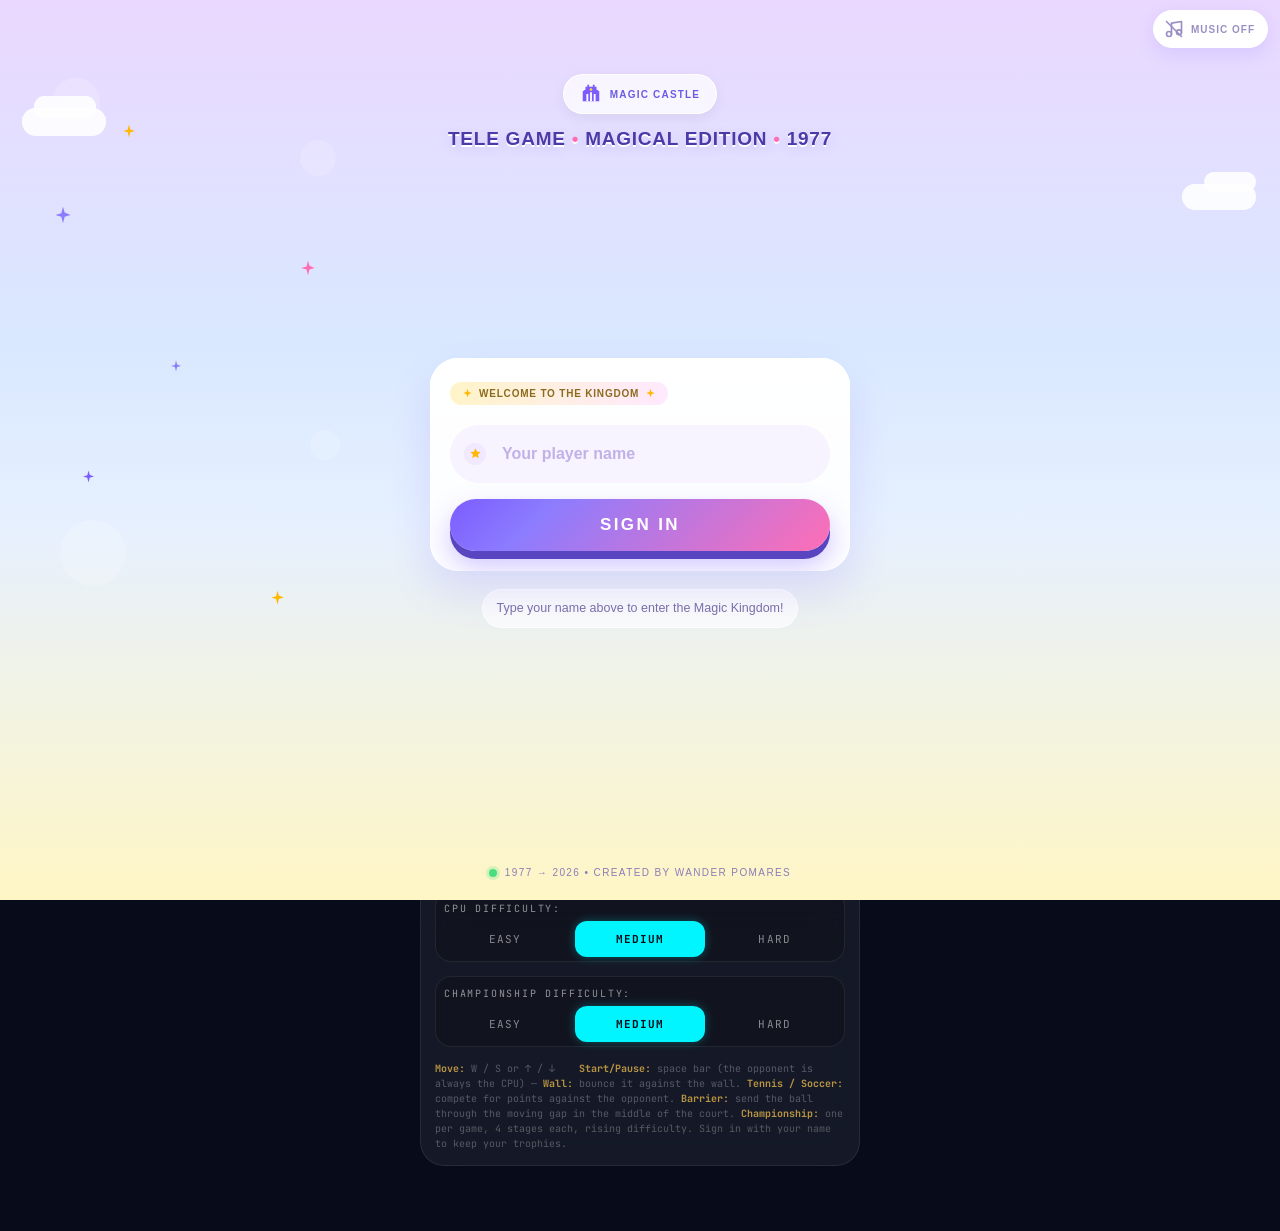
==== commit 4fa25db6: "Nova tela inicial de entrada (castelo mágico pastel), com nome lembrado e PT/EN/ES Co-Authored-By: C" ====
--- a/index.html
+++ b/index.html
@@ -18,13 +18,33 @@
 
 <link rel="stylesheet" href="style.css">
 </head>
-<body class="ui-premium">
+<body class="ui-premium need-login">
 <button id="musicBtn" class="top-music off" aria-label="Música de fundo" aria-pressed="false"><svg class="lb-svg" viewBox="0 0 24 24" fill="none" stroke="currentColor" stroke-width="2" stroke-linecap="round" stroke-linejoin="round"><path d="M9 18V5l12-2v13"/><circle cx="6" cy="18" r="3"/><circle cx="18" cy="16" r="3"/><path class="tm-x" d="M3 3l18 18"/></svg><span class="tm-t">MÚSICA</span></button>
 
 
 <div class="splash-screen" id="splashScreen">
   <div class="splash-title">TELE GAME</div>
   <div class="splash-sub">ARENA 3D</div>
+</div>
+
+<div class="welcome" id="welcomeScreen" role="dialog" aria-label="Entrar">
+  <div class="wl-bg" id="wlBg" aria-hidden="true"></div>
+  <header class="wl-header">
+    <div class="wl-badge"><svg class="wl-castle" viewBox="0 0 24 24" fill="none"><path d="M3 20V9l3-2v-3h2V2h2v2h4V2h2v2h2v3l3 2v11H3Z" fill="#7C5CFF"/><path d="M7 20V12h2v8H7Zm4 0V10h2v10h-2Zm4 0V12h2v8h-2Z" fill="#fff"/><circle cx="12" cy="7" r="1.4" fill="#FFD93D"/></svg><span>Castelo Mágico</span></div>
+    <h1 class="wl-title">TELE GAME <i>•</i> MAGICAL EDITION <i>•</i> 1977</h1>
+  </header>
+  <main class="wl-content">
+    <div class="wl-card">
+      <div class="wl-mini"><svg viewBox="0 0 24 24" fill="currentColor"><path d="M12 2l2.4 6.6L21 11l-6.6 2.4L12 20l-2.4-6.6L3 11l6.6-2.4z"/></svg><span>Bem-vindo ao Reino</span><svg viewBox="0 0 24 24" fill="currentColor"><path d="M12 2l2.4 6.6L21 11l-6.6 2.4L12 20l-2.4-6.6L3 11l6.6-2.4z"/></svg></div>
+      <div class="wl-input-wrap">
+        <span class="wl-ico"><svg viewBox="0 0 24 24" fill="#FFB800"><path d="M12 2.5l2.9 6.1 6.6.8-4.9 4.6 1.3 6.6L12 17.3 6.1 20.6l1.3-6.6L2.5 9.4l6.6-.8z"/></svg></span>
+        <input id="welcomeName" type="text" maxlength="18" placeholder="Seu nome de jogador" autocomplete="off" autocapitalize="words" spellcheck="false">
+      </div>
+      <button id="welcomeEnter" type="button"><span class="wl-shine"></span>Entrar</button>
+    </div>
+    <div class="wl-hint">Digite seu nome acima pra entrar no Reino Mágico!</div>
+  </main>
+  <footer class="wl-footer"><span class="wl-dot"></span><span>1977 → 2026 • Criado por Wander Pomares</span></footer>
 </div>
 
 <div class="achievement-toast" id="achievementToast">
@@ -237,8 +257,17 @@
   try {
     if ('serviceWorker' in navigator && navigator.serviceWorker && typeof navigator.serviceWorker.register === 'function') {
       window.addEventListener('load', () => {
-        navigator.serviceWorker.register('sw.js').catch(() => {
+        const hadController = !!navigator.serviceWorker.controller;
+        navigator.serviceWorker.register('sw.js').then((reg) => { try { reg.update(); } catch (e) { /* ok */ } }).catch(() => {
           // Sem problema: modo offline não disponível nesta forma de abrir o jogo.
+        });
+        // Quando uma versão nova assume, recarrega uma vez (se não estiver no meio de uma partida).
+        let reloaded = false;
+        navigator.serviceWorker.addEventListener('controllerchange', () => {
+          if (!hadController || reloaded) return;
+          if (typeof running !== 'undefined' && running) return;
+          reloaded = true;
+          window.location.reload();
         });
       });
     }
--- a/style.css
+++ b/style.css
@@ -2277,7 +2277,7 @@
   text-shadow: 0 0 10px rgba(0,245,255,.7), 0 0 26px rgba(141,123,255,.55); background: none; -webkit-text-fill-color: #fff; filter: none; line-height: 1.4;
 }
 body.ui-premium .overlay .overlay-title::after { content: 'VINTAGE · 1977'; display: block; margin-top: 4px; font: 400 8px var(--lb-mono); letter-spacing: .2em; color: rgba(255,255,255,.4); text-shadow: none; }
-body.ui-premium .lx-chip { position: absolute; top: calc(env(safe-area-inset-top, 0px) + 18px); right: 16px; display: flex; align-items: center; gap: 8px; padding: 4px 10px 4px 5px; border-radius: 99px; background: rgba(255,255,255,.06); border: 1px solid rgba(255,255,255,.1); }
+body.ui-premium .lx-chip { position: absolute; top: calc(env(safe-area-inset-top, 0px) + 18px); right: 140px; display: flex; align-items: center; gap: 8px; padding: 4px 10px 4px 5px; border-radius: 99px; background: rgba(255,255,255,.06); border: 1px solid rgba(255,255,255,.1); }
 body.ui-premium .lx-chip .lb-avatar { width: 22px; height: 22px; font-size: 10px; }
 body.ui-premium .lx-chip .lx-cn { font: 600 11px var(--lb-sg); max-width: 96px; overflow: hidden; text-overflow: ellipsis; white-space: nowrap; }
 
@@ -2509,3 +2509,61 @@
 .top-music:active { transform: scale(.95); }
 body.ui-premium .touch-controls .quick-start-row { grid-template-columns: repeat(2, 1fr); }
 body.ui-premium:not(.in-lobby) .lb-header { padding-top: 58px; }
+.achievement-toast-icon { display: grid; place-items: center; width: 40px; height: 40px; font-size: 0; color: #ffcc33; }
+.achievement-toast-icon .lb-svg { width: 30px; height: 30px; }
+.achievement-toast { top: calc(env(safe-area-inset-top, 0px) + 58px) !important; }
+body.ui-premium .lx-chip { display: none !important; }
+
+/* ===== Tela de boas-vindas (entrada) — estilo castelo mágico pastel ===== */
+@font-face { font-family:'Fredoka'; font-weight:500; font-display:swap; src:url(fonts/fredoka-latin-500-normal.woff2) format('woff2'); }
+@font-face { font-family:'Fredoka'; font-weight:700; font-display:swap; src:url(fonts/fredoka-latin-700-normal.woff2) format('woff2'); }
+@font-face { font-family:'Nunito'; font-weight:700; font-display:swap; src:url(fonts/nunito-latin-700-normal.woff2) format('woff2'); }
+@font-face { font-family:'Nunito'; font-weight:800; font-display:swap; src:url(fonts/nunito-latin-800-normal.woff2) format('woff2'); }
+.welcome { display:none; position:fixed; inset:0; z-index:60; flex-direction:column; overflow:hidden; font-family:'Nunito',system-ui,sans-serif;
+  background:linear-gradient(180deg,#EAD8FF 0%,#D9E8FF 38%,#E6F0FF 58%,#FFF6C5 100%); }
+body.need-login .welcome { display:flex; }
+body.need-login .console, body.need-login .splash-screen { visibility:visible; }
+.welcome *, .welcome *::before, .welcome *::after { box-sizing:border-box; }
+.wl-bg { position:absolute; inset:0; overflow:hidden; pointer-events:none; }
+.wl-bokeh { position:absolute; border-radius:50%; background:#fff; opacity:.16; }
+.wl-cloud { position:absolute; background:#fff; border-radius:50px; opacity:.9; box-shadow:0 2px 0 rgba(255,255,255,.8) inset; }
+.wl-star { position:absolute; display:block; animation:wlTwinkle 2.2s ease-in-out infinite; }
+.wl-star svg { width:100%; height:100%; display:block; }
+.wl-conf { position:absolute; top:-10px; width:8px; height:8px; border-radius:50%; animation:wlFall linear infinite; }
+@keyframes wlTwinkle { 0%,100%{opacity:.35;transform:scale(.85) rotate(0)} 50%{opacity:1;transform:scale(1.2) rotate(12deg)} }
+@keyframes wlFloat { 0%,100%{transform:translate(0,0)} 50%{transform:translate(6px,-14px)} }
+@keyframes wlDrift { 0%{transform:translateX(-8px)} 100%{transform:translateX(8px)} }
+@keyframes wlFall { 0%{transform:translateY(-30px) rotate(0);opacity:0} 10%{opacity:1} 100%{transform:translateY(110vh) rotate(540deg);opacity:0} }
+@keyframes wlBounce { 0%,100%{transform:translateY(0)} 50%{transform:translateY(-5px)} }
+@keyframes wlShake { 0%,100%{transform:translateX(0)} 20%,60%{transform:translateX(-6px)} 40%,80%{transform:translateX(6px)} }
+.wl-header { text-align:center; padding:74px 24px 8px; position:relative; z-index:2; }
+.wl-badge { display:inline-flex; align-items:center; gap:8px; background:rgba(255,255,255,.72); backdrop-filter:blur(12px); -webkit-backdrop-filter:blur(12px); border-radius:999px; padding:8px 16px; box-shadow:0 4px 14px rgba(0,0,0,.06); border:1px solid rgba(255,255,255,.9); }
+.wl-castle { width:22px; height:22px; }
+.wl-badge span { font-family:'Fredoka',sans-serif; font-size:10px; letter-spacing:.12em; font-weight:700; color:#6B5AE6; text-transform:uppercase; }
+.wl-title { margin:14px 0 0; font-family:'Fredoka',sans-serif; font-weight:700; font-size:19px; line-height:1.15; letter-spacing:.04em; color:#4B3AA8; text-shadow:0 2px 0 #fff,0 4px 12px rgba(124,92,255,.18); }
+.wl-title i { font-style:normal; color:#FF6EB5; }
+.wl-content { flex:1; display:flex; flex-direction:column; align-items:center; justify-content:center; padding:18px 22px 90px; position:relative; z-index:2; }
+.wl-card { width:100%; max-width:420px; background:rgba(255,255,255,.92); backdrop-filter:blur(20px); -webkit-backdrop-filter:blur(20px); border-radius:28px; padding:24px 20px 20px; box-shadow:0 20px 40px rgba(124,92,255,.16),0 0 0 1px rgba(255,255,255,.9) inset; position:relative; overflow:hidden; }
+.wl-card::before { content:""; position:absolute; top:0; left:0; right:0; height:54%; background:linear-gradient(180deg,rgba(255,255,255,.85),rgba(255,255,255,0)); border-radius:28px 28px 0 0; pointer-events:none; }
+.wl-mini { position:relative; display:inline-flex; align-items:center; gap:6px; background:linear-gradient(90deg,#FFF4C8,#FFE9FF); border-radius:999px; padding:6px 12px; margin-bottom:14px; font-family:'Fredoka',sans-serif; font-size:10px; font-weight:700; letter-spacing:.08em; color:#8B6B1F; text-transform:uppercase; }
+.wl-mini svg { width:11px; height:11px; color:#FFB800; }
+.wl-input-wrap { position:relative; margin-top:6px; }
+.wl-ico { position:absolute; left:14px; top:50%; transform:translateY(-50%); width:22px; height:22px; display:grid; place-items:center; background:#F0E9FF; border-radius:50%; }
+.wl-ico svg { width:13px; height:13px; }
+#welcomeName { width:100%; background:#F7F3FF; border:2.5px solid transparent; border-radius:999px; padding:16px 18px 16px 50px; font-family:'Nunito',sans-serif; font-weight:800; font-size:16px; color:#5B4DB2; outline:none; transition:all .22s; -webkit-appearance:none; appearance:none; }
+#welcomeName::placeholder { color:#C1B1E8; font-weight:700; }
+#welcomeName:focus { border-color:#C4B5FD; background:#fff; box-shadow:0 0 0 6px rgba(196,181,253,.22); }
+#welcomeName.shake { animation:wlShake .38s; }
+#welcomeEnter { width:100%; margin-top:16px; background:linear-gradient(135deg,#7C5CFF 0%,#8B7CFF 24%,#FF6EB5 100%); border:none; border-radius:999px; padding:16px 24px; font-family:'Fredoka',sans-serif; font-weight:700; font-size:17px; letter-spacing:.14em; color:#fff; text-transform:uppercase; cursor:pointer; position:relative; overflow:hidden; box-shadow:0 8px 0 #5A45C0,0 14px 28px rgba(124,92,255,.38); transition:transform .15s,box-shadow .15s; animation:wlBounce 2.2s ease-in-out infinite; -webkit-tap-highlight-color:transparent; }
+#welcomeEnter:active { transform:translateY(4px); box-shadow:0 4px 0 #5A45C0,0 8px 16px rgba(124,92,255,.32); animation:none; }
+.wl-shine { position:absolute; inset:0; background:linear-gradient(100deg,transparent 20%,rgba(255,255,255,.36) 50%,transparent 80%); transform:translateX(-120%) skewX(-14deg); animation:wlShine 3.4s ease-in-out infinite; }
+@keyframes wlShine { 0%,60%{transform:translateX(-120%) skewX(-14deg)} 100%{transform:translateX(120%) skewX(-14deg)} }
+.wl-hint { margin-top:18px; max-width:420px; font-family:'Fredoka',sans-serif; font-size:12.5px; font-weight:500; color:#7B6FA8; text-align:center; line-height:1.4; background:rgba(255,255,255,.66); padding:10px 14px; border-radius:999px; border:1px solid rgba(255,255,255,.8); }
+.wl-footer { position:absolute; left:0; right:0; bottom:0; padding:16px 18px 22px; display:flex; align-items:center; justify-content:center; gap:8px; font-family:'Fredoka',sans-serif; font-size:10px; letter-spacing:.14em; font-weight:500; color:#8B7DB8; text-transform:uppercase; z-index:3; }
+.wl-dot { width:8px; height:8px; background:#4ADE80; border-radius:50%; box-shadow:0 0 0 3px rgba(74,222,128,.22); flex:none; }
+/* botão de música sobre a tela de boas-vindas: pílula branca */
+body.need-login .top-music, body.need-login .top-music.off { background:#fff !important; border:1.5px solid #fff !important; color:#6D5AE6 !important; box-shadow:0 6px 18px rgba(124,92,255,.15) !important; font-family:'Fredoka',sans-serif !important; }
+body.need-login .top-music.off { color:#9A8FC4 !important; }
+@media (max-height:640px) { .wl-header{padding-top:62px} .wl-content{padding-bottom:60px} }
+@media (prefers-reduced-motion: reduce) { .wl-conf,.wl-bokeh,.wl-cloud,.wl-star,#welcomeEnter,.wl-shine{animation:none !important} }
+.wl-title { text-wrap:balance; }
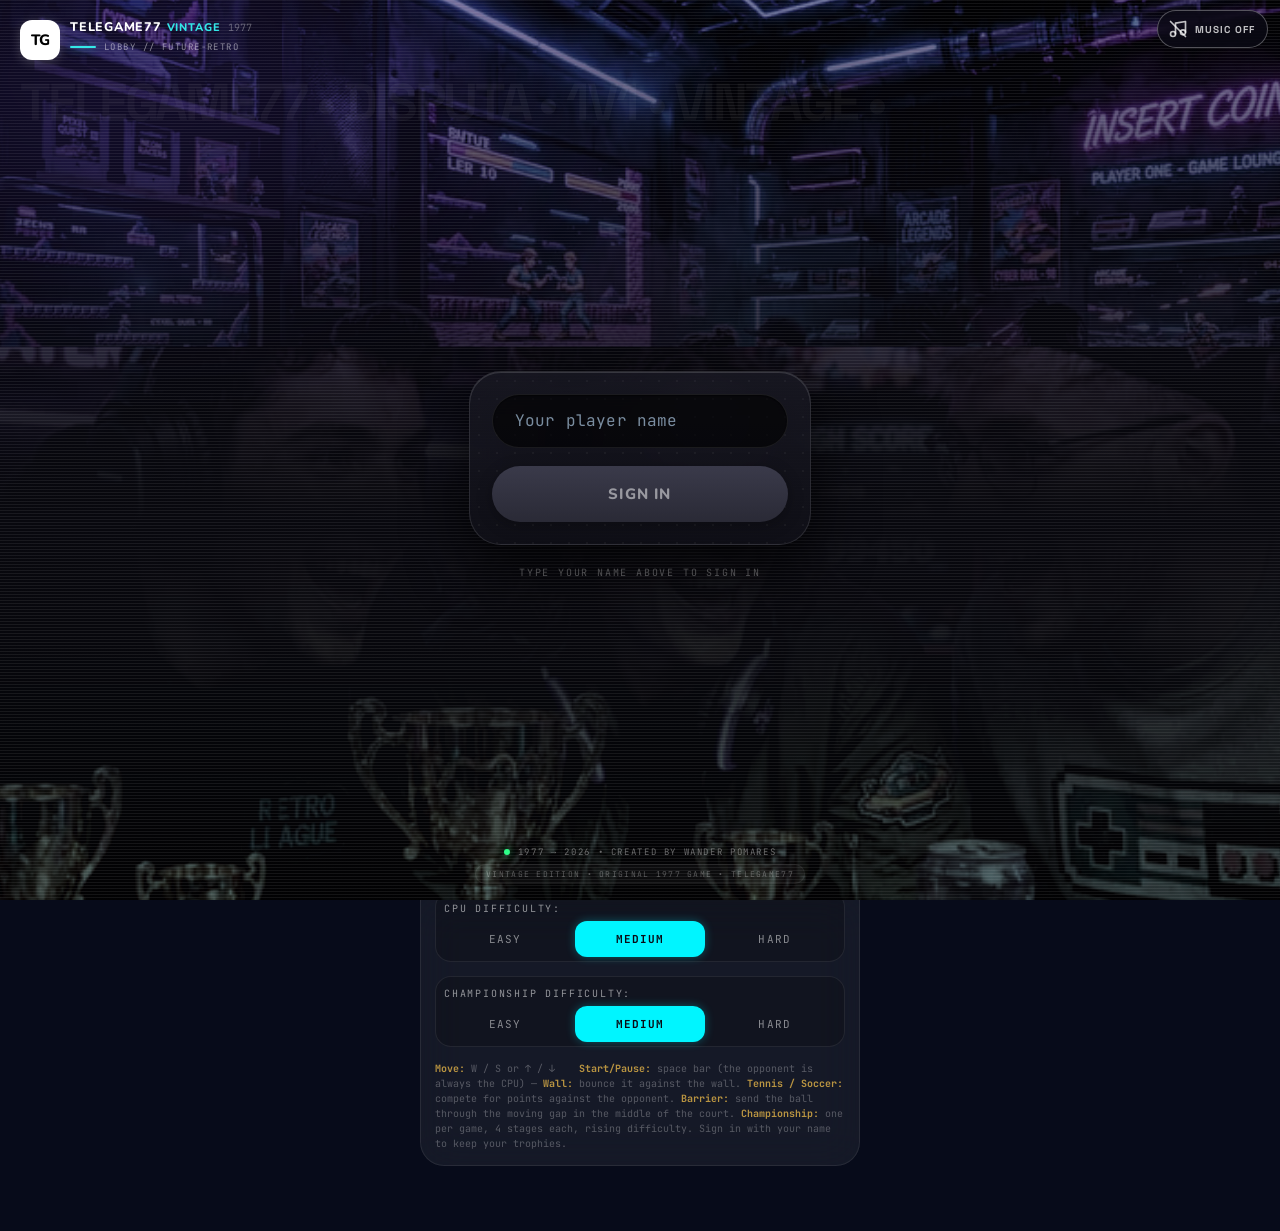
==== commit 3ca26fbd: "Tela de entrada no modelo v2 (lobby escuro com fotos, campo de nome e ENTRAR) Co-Authored-By: Claude" ====
--- a/index.html
+++ b/index.html
@@ -28,23 +28,33 @@
 </div>
 
 <div class="welcome" id="welcomeScreen" role="dialog" aria-label="Entrar">
-  <div class="wl-bg" id="wlBg" aria-hidden="true"></div>
+  <div class="wl-bg" aria-hidden="true">
+    <div class="wl-photo wl-top"></div>
+    <div class="wl-photo wl-bot"></div>
+    <div class="wl-glow"></div>
+    <div class="wl-scan"></div>
+  </div>
   <header class="wl-header">
-    <div class="wl-badge"><svg class="wl-castle" viewBox="0 0 24 24" fill="none"><path d="M3 20V9l3-2v-3h2V2h2v2h4V2h2v2h2v3l3 2v11H3Z" fill="#7C5CFF"/><path d="M7 20V12h2v8H7Zm4 0V10h2v10h-2Zm4 0V12h2v8h-2Z" fill="#fff"/><circle cx="12" cy="7" r="1.4" fill="#FFD93D"/></svg><span>Castelo Mágico</span></div>
-    <h1 class="wl-title">TELE GAME <i>•</i> MAGICAL EDITION <i>•</i> 1977</h1>
+    <span class="wl-tg">TG</span>
+    <div class="wl-brand">
+      <div class="wl-name"><b>TELEGAME77</b> <em>VINTAGE</em> <s>1977</s></div>
+      <div class="wl-tag"><span class="wl-line"></span><span>LOBBY // FUTURE-RETRO</span></div>
+    </div>
   </header>
-  <main class="wl-content">
+  <div class="wl-marquee" aria-hidden="true"><span>TELEGAME77 • DISPUTA • 1V1 • VINTAGE •</span></div>
+  <main class="wl-main">
     <div class="wl-card">
-      <div class="wl-mini"><svg viewBox="0 0 24 24" fill="currentColor"><path d="M12 2l2.4 6.6L21 11l-6.6 2.4L12 20l-2.4-6.6L3 11l6.6-2.4z"/></svg><span>Bem-vindo ao Reino</span><svg viewBox="0 0 24 24" fill="currentColor"><path d="M12 2l2.4 6.6L21 11l-6.6 2.4L12 20l-2.4-6.6L3 11l6.6-2.4z"/></svg></div>
-      <div class="wl-input-wrap">
-        <span class="wl-ico"><svg viewBox="0 0 24 24" fill="#FFB800"><path d="M12 2.5l2.9 6.1 6.6.8-4.9 4.6 1.3 6.6L12 17.3 6.1 20.6l1.3-6.6L2.5 9.4l6.6-.8z"/></svg></span>
+      <div class="wl-field">
         <input id="welcomeName" type="text" maxlength="18" placeholder="Seu nome de jogador" autocomplete="off" autocapitalize="words" spellcheck="false">
       </div>
-      <button id="welcomeEnter" type="button"><span class="wl-shine"></span>Entrar</button>
-    </div>
-    <div class="wl-hint">Digite seu nome acima pra entrar no Reino Mágico!</div>
+      <button id="welcomeEnter" type="button" class="is-empty">Entrar</button>
+    </div>
+    <p class="wl-hint">Digite seu nome acima pra entrar</p>
   </main>
-  <footer class="wl-footer"><span class="wl-dot"></span><span>1977 → 2026 • Criado por Wander Pomares</span></footer>
+  <footer class="wl-footer">
+    <div class="wl-credit"><span class="wl-dot"></span><span>1977 → 2026 • Criado por Wander Pomares</span></div>
+    <div class="wl-pill">Edição vintage • jogo original de 1977 • Telegame77</div>
+  </footer>
 </div>
 
 <div class="achievement-toast" id="achievementToast">
--- a/style.css
+++ b/style.css
@@ -2514,56 +2514,47 @@
 .achievement-toast { top: calc(env(safe-area-inset-top, 0px) + 58px) !important; }
 body.ui-premium .lx-chip { display: none !important; }
 
-/* ===== Tela de boas-vindas (entrada) — estilo castelo mágico pastel ===== */
-@font-face { font-family:'Fredoka'; font-weight:500; font-display:swap; src:url(fonts/fredoka-latin-500-normal.woff2) format('woff2'); }
-@font-face { font-family:'Fredoka'; font-weight:700; font-display:swap; src:url(fonts/fredoka-latin-700-normal.woff2) format('woff2'); }
-@font-face { font-family:'Nunito'; font-weight:700; font-display:swap; src:url(fonts/nunito-latin-700-normal.woff2) format('woff2'); }
+/* ===== Tela de entrada — modelo "v2": lobby futurista com fotos ===== */
 @font-face { font-family:'Nunito'; font-weight:800; font-display:swap; src:url(fonts/nunito-latin-800-normal.woff2) format('woff2'); }
-.welcome { display:none; position:fixed; inset:0; z-index:60; flex-direction:column; overflow:hidden; font-family:'Nunito',system-ui,sans-serif;
-  background:linear-gradient(180deg,#EAD8FF 0%,#D9E8FF 38%,#E6F0FF 58%,#FFF6C5 100%); }
+.welcome { display:none; position:fixed; inset:0; z-index:60; flex-direction:column; overflow:hidden; background:#08080e; color:#fff; font-family:'JetBrains Mono',monospace; }
 body.need-login .welcome { display:flex; }
-body.need-login .console, body.need-login .splash-screen { visibility:visible; }
 .welcome *, .welcome *::before, .welcome *::after { box-sizing:border-box; }
-.wl-bg { position:absolute; inset:0; overflow:hidden; pointer-events:none; }
-.wl-bokeh { position:absolute; border-radius:50%; background:#fff; opacity:.16; }
-.wl-cloud { position:absolute; background:#fff; border-radius:50px; opacity:.9; box-shadow:0 2px 0 rgba(255,255,255,.8) inset; }
-.wl-star { position:absolute; display:block; animation:wlTwinkle 2.2s ease-in-out infinite; }
-.wl-star svg { width:100%; height:100%; display:block; }
-.wl-conf { position:absolute; top:-10px; width:8px; height:8px; border-radius:50%; animation:wlFall linear infinite; }
-@keyframes wlTwinkle { 0%,100%{opacity:.35;transform:scale(.85) rotate(0)} 50%{opacity:1;transform:scale(1.2) rotate(12deg)} }
-@keyframes wlFloat { 0%,100%{transform:translate(0,0)} 50%{transform:translate(6px,-14px)} }
-@keyframes wlDrift { 0%{transform:translateX(-8px)} 100%{transform:translateX(8px)} }
-@keyframes wlFall { 0%{transform:translateY(-30px) rotate(0);opacity:0} 10%{opacity:1} 100%{transform:translateY(110vh) rotate(540deg);opacity:0} }
-@keyframes wlBounce { 0%,100%{transform:translateY(0)} 50%{transform:translateY(-5px)} }
+.wl-bg { position:absolute; inset:0; pointer-events:none; }
+.wl-photo { position:absolute; left:0; width:100%; overflow:hidden; background-size:cover; }
+.wl-top { top:0; height:62%; background-image:url(img/lobby-hero.webp); background-position:center 30%; filter:grayscale(.55) contrast(1.15) brightness(.52); transform:scale(1.08); }
+.wl-bot { bottom:0; height:58%; background-image:url(img/lobby-champ.webp); background-position:center 45%; filter:grayscale(.65) contrast(1.18) brightness(.46); transform:scale(1.12); }
+.wl-bg::before { content:""; position:absolute; inset:0; z-index:1; background:linear-gradient(180deg,rgba(8,8,14,.1) 0%,rgba(8,8,14,.62) 30%,#08080e 58%,rgba(8,8,14,.85) 72%,rgba(8,8,14,.2) 100%); }
+.wl-bg::after { content:""; position:absolute; inset:0; z-index:1; background:linear-gradient(180deg,rgba(109,74,255,.22),transparent 55%,rgba(14,165,168,.18)); mix-blend-mode:color; }
+.wl-glow { position:absolute; z-index:2; top:-12%; left:-18%; width:90%; height:62%; border-radius:50%; filter:blur(90px); opacity:.42; background:radial-gradient(60% 60% at 30% 30%,rgba(109,74,255,.5),transparent 75%); }
+.wl-scan { position:absolute; inset:0; z-index:3; opacity:.07; background-image:repeating-linear-gradient(0deg,transparent 0 2px,#fff 2px 3px); mix-blend-mode:screen; }
+.wl-header { position:relative; z-index:10; display:flex; align-items:flex-start; gap:10px; padding:calc(20px + env(safe-area-inset-top)) 148px 12px 20px; }
+.wl-tg { flex:none; width:40px; height:40px; border-radius:12px; background:#fff; color:#000; display:grid; place-items:center; font-family:'Nunito',sans-serif; font-weight:800; font-size:15px; letter-spacing:-.05em; box-shadow:0 2px 12px rgba(255,255,255,.2); }
+.wl-name { display:flex; align-items:baseline; gap:5px; line-height:1; white-space:nowrap; padding-top:1px; }
+.wl-name b { font-family:'Nunito',sans-serif; font-weight:800; font-size:12.5px; letter-spacing:.06em; }
+.wl-name em { font-style:normal; font-family:'Nunito',sans-serif; font-weight:800; font-size:11px; letter-spacing:.08em; color:#33e8e8; }
+.wl-name s { text-decoration:none; font-size:10px; color:rgba(255,255,255,.35); margin-left:2px; }
+.wl-tag { display:flex; align-items:center; gap:8px; margin-top:7px; }
+.wl-line { width:26px; height:2px; border-radius:2px; background:#33e8e8; box-shadow:0 0 8px rgba(51,232,232,.6); flex:none; }
+.wl-tag span:last-child { font-size:9px; letter-spacing:.16em; color:rgba(255,255,255,.5); white-space:nowrap; }
+.wl-marquee { position:relative; z-index:4; padding:4px 20px 0; overflow:hidden; opacity:.035; pointer-events:none; user-select:none; }
+.wl-marquee span { display:block; white-space:nowrap; font-family:'Space Grotesk',sans-serif; font-weight:700; font-size:52px; letter-spacing:-.06em; line-height:1; }
+.wl-main { position:relative; z-index:10; flex:1; display:flex; flex-direction:column; align-items:center; justify-content:center; padding:0 20px 20px; }
+.wl-card { position:relative; width:100%; max-width:342px; padding:22px; display:flex; flex-direction:column; gap:18px; border-radius:32px; border:1px solid rgba(255,255,255,.11); background:linear-gradient(180deg,rgba(24,24,34,.84),rgba(16,16,24,.8)); backdrop-filter:blur(22px); -webkit-backdrop-filter:blur(22px); box-shadow:0 20px 60px rgba(0,0,0,.7),inset 0 1px 0 rgba(255,255,255,.14); overflow:hidden; }
+.wl-card::before { content:""; position:absolute; inset:0; opacity:.04; pointer-events:none; background-image:radial-gradient(circle,#fff 1.2px,transparent 1.6px); background-size:18px 18px; }
+.wl-field { position:relative; height:54px; border-radius:999px; background:rgba(0,0,0,.6); border:1px solid rgba(255,255,255,.08); box-shadow:inset 0 1px 2px rgba(0,0,0,.6); padding:0 20px; display:flex; align-items:center; transition:all .3s; }
+.wl-field:focus-within { border-color:rgba(34,211,238,.4); background:rgba(0,0,0,.75); box-shadow:0 0 0 3px rgba(34,211,238,.12),inset 0 1px 2px rgba(0,0,0,.6); }
+#welcomeName { width:100%; background:transparent; border:0; outline:none; color:#fff; font-family:'JetBrains Mono',monospace; font-size:16px; letter-spacing:.01em; -webkit-appearance:none; appearance:none; }
+#welcomeName::placeholder { color:#7a8da0; }
+#welcomeName.shake { animation:wlShake .38s; }
 @keyframes wlShake { 0%,100%{transform:translateX(0)} 20%,60%{transform:translateX(-6px)} 40%,80%{transform:translateX(6px)} }
-.wl-header { text-align:center; padding:74px 24px 8px; position:relative; z-index:2; }
-.wl-badge { display:inline-flex; align-items:center; gap:8px; background:rgba(255,255,255,.72); backdrop-filter:blur(12px); -webkit-backdrop-filter:blur(12px); border-radius:999px; padding:8px 16px; box-shadow:0 4px 14px rgba(0,0,0,.06); border:1px solid rgba(255,255,255,.9); }
-.wl-castle { width:22px; height:22px; }
-.wl-badge span { font-family:'Fredoka',sans-serif; font-size:10px; letter-spacing:.12em; font-weight:700; color:#6B5AE6; text-transform:uppercase; }
-.wl-title { margin:14px 0 0; font-family:'Fredoka',sans-serif; font-weight:700; font-size:19px; line-height:1.15; letter-spacing:.04em; color:#4B3AA8; text-shadow:0 2px 0 #fff,0 4px 12px rgba(124,92,255,.18); }
-.wl-title i { font-style:normal; color:#FF6EB5; }
-.wl-content { flex:1; display:flex; flex-direction:column; align-items:center; justify-content:center; padding:18px 22px 90px; position:relative; z-index:2; }
-.wl-card { width:100%; max-width:420px; background:rgba(255,255,255,.92); backdrop-filter:blur(20px); -webkit-backdrop-filter:blur(20px); border-radius:28px; padding:24px 20px 20px; box-shadow:0 20px 40px rgba(124,92,255,.16),0 0 0 1px rgba(255,255,255,.9) inset; position:relative; overflow:hidden; }
-.wl-card::before { content:""; position:absolute; top:0; left:0; right:0; height:54%; background:linear-gradient(180deg,rgba(255,255,255,.85),rgba(255,255,255,0)); border-radius:28px 28px 0 0; pointer-events:none; }
-.wl-mini { position:relative; display:inline-flex; align-items:center; gap:6px; background:linear-gradient(90deg,#FFF4C8,#FFE9FF); border-radius:999px; padding:6px 12px; margin-bottom:14px; font-family:'Fredoka',sans-serif; font-size:10px; font-weight:700; letter-spacing:.08em; color:#8B6B1F; text-transform:uppercase; }
-.wl-mini svg { width:11px; height:11px; color:#FFB800; }
-.wl-input-wrap { position:relative; margin-top:6px; }
-.wl-ico { position:absolute; left:14px; top:50%; transform:translateY(-50%); width:22px; height:22px; display:grid; place-items:center; background:#F0E9FF; border-radius:50%; }
-.wl-ico svg { width:13px; height:13px; }
-#welcomeName { width:100%; background:#F7F3FF; border:2.5px solid transparent; border-radius:999px; padding:16px 18px 16px 50px; font-family:'Nunito',sans-serif; font-weight:800; font-size:16px; color:#5B4DB2; outline:none; transition:all .22s; -webkit-appearance:none; appearance:none; }
-#welcomeName::placeholder { color:#C1B1E8; font-weight:700; }
-#welcomeName:focus { border-color:#C4B5FD; background:#fff; box-shadow:0 0 0 6px rgba(196,181,253,.22); }
-#welcomeName.shake { animation:wlShake .38s; }
-#welcomeEnter { width:100%; margin-top:16px; background:linear-gradient(135deg,#7C5CFF 0%,#8B7CFF 24%,#FF6EB5 100%); border:none; border-radius:999px; padding:16px 24px; font-family:'Fredoka',sans-serif; font-weight:700; font-size:17px; letter-spacing:.14em; color:#fff; text-transform:uppercase; cursor:pointer; position:relative; overflow:hidden; box-shadow:0 8px 0 #5A45C0,0 14px 28px rgba(124,92,255,.38); transition:transform .15s,box-shadow .15s; animation:wlBounce 2.2s ease-in-out infinite; -webkit-tap-highlight-color:transparent; }
-#welcomeEnter:active { transform:translateY(4px); box-shadow:0 4px 0 #5A45C0,0 8px 16px rgba(124,92,255,.32); animation:none; }
-.wl-shine { position:absolute; inset:0; background:linear-gradient(100deg,transparent 20%,rgba(255,255,255,.36) 50%,transparent 80%); transform:translateX(-120%) skewX(-14deg); animation:wlShine 3.4s ease-in-out infinite; }
-@keyframes wlShine { 0%,60%{transform:translateX(-120%) skewX(-14deg)} 100%{transform:translateX(120%) skewX(-14deg)} }
-.wl-hint { margin-top:18px; max-width:420px; font-family:'Fredoka',sans-serif; font-size:12.5px; font-weight:500; color:#7B6FA8; text-align:center; line-height:1.4; background:rgba(255,255,255,.66); padding:10px 14px; border-radius:999px; border:1px solid rgba(255,255,255,.8); }
-.wl-footer { position:absolute; left:0; right:0; bottom:0; padding:16px 18px 22px; display:flex; align-items:center; justify-content:center; gap:8px; font-family:'Fredoka',sans-serif; font-size:10px; letter-spacing:.14em; font-weight:500; color:#8B7DB8; text-transform:uppercase; z-index:3; }
-.wl-dot { width:8px; height:8px; background:#4ADE80; border-radius:50%; box-shadow:0 0 0 3px rgba(74,222,128,.22); flex:none; }
-/* botão de música sobre a tela de boas-vindas: pílula branca */
-body.need-login .top-music, body.need-login .top-music.off { background:#fff !important; border:1.5px solid #fff !important; color:#6D5AE6 !important; box-shadow:0 6px 18px rgba(124,92,255,.15) !important; font-family:'Fredoka',sans-serif !important; }
-body.need-login .top-music.off { color:#9A8FC4 !important; }
-@media (max-height:640px) { .wl-header{padding-top:62px} .wl-content{padding-bottom:60px} }
-@media (prefers-reduced-motion: reduce) { .wl-conf,.wl-bokeh,.wl-cloud,.wl-star,#welcomeEnter,.wl-shine{animation:none !important} }
-.wl-title { text-wrap:balance; }
+#welcomeEnter { position:relative; width:100%; height:56px; border:0; border-radius:999px; font-family:'Nunito',sans-serif; font-weight:800; font-size:15px; letter-spacing:.08em; text-transform:uppercase; color:#fff; cursor:pointer; background:linear-gradient(135deg,#6d4aff,#0ea5a8); box-shadow:0 4px 16px rgba(0,0,0,.3),0 0 24px rgba(109,74,255,.35); transition:transform .2s cubic-bezier(.34,1.56,.64,1),opacity .2s; -webkit-tap-highlight-color:transparent; }
+#welcomeEnter:active { transform:scale(.97); }
+#welcomeEnter.is-empty { background:linear-gradient(180deg,#3a3a4a,#2a2a36); color:rgba(255,255,255,.5); box-shadow:0 4px 16px rgba(0,0,0,.3); }
+.wl-hint { margin:20px 0 0; padding:0 24px; text-align:center; font-size:10px; line-height:1.5; letter-spacing:.18em; color:rgba(255,255,255,.4); text-transform:uppercase; }
+.wl-footer { position:relative; z-index:10; display:flex; flex-direction:column; align-items:center; gap:6px; padding:4px 20px calc(16px + env(safe-area-inset-bottom)); }
+.wl-credit { display:flex; align-items:center; gap:8px; font-size:9px; letter-spacing:.18em; color:rgba(255,255,255,.4); text-transform:uppercase; text-align:center; }
+.wl-dot { width:6px; height:6px; border-radius:50%; background:#2eff88; box-shadow:0 0 8px rgba(46,255,136,.6); animation:wlPulse 2s ease-in-out infinite; flex:none; }
+@keyframes wlPulse { 50%{opacity:.4} }
+.wl-pill { padding:4px 10px; border-radius:999px; background:rgba(255,255,255,.04); border:1px solid rgba(255,255,255,.05); font-size:8px; letter-spacing:.16em; color:rgba(255,255,255,.3); text-transform:uppercase; text-align:center; }
+@media (max-height:620px) { .wl-marquee{display:none} .wl-card{gap:12px;padding:16px} }
+@media (prefers-reduced-motion: reduce) { .wl-dot,#welcomeName.shake{animation:none !important} }
